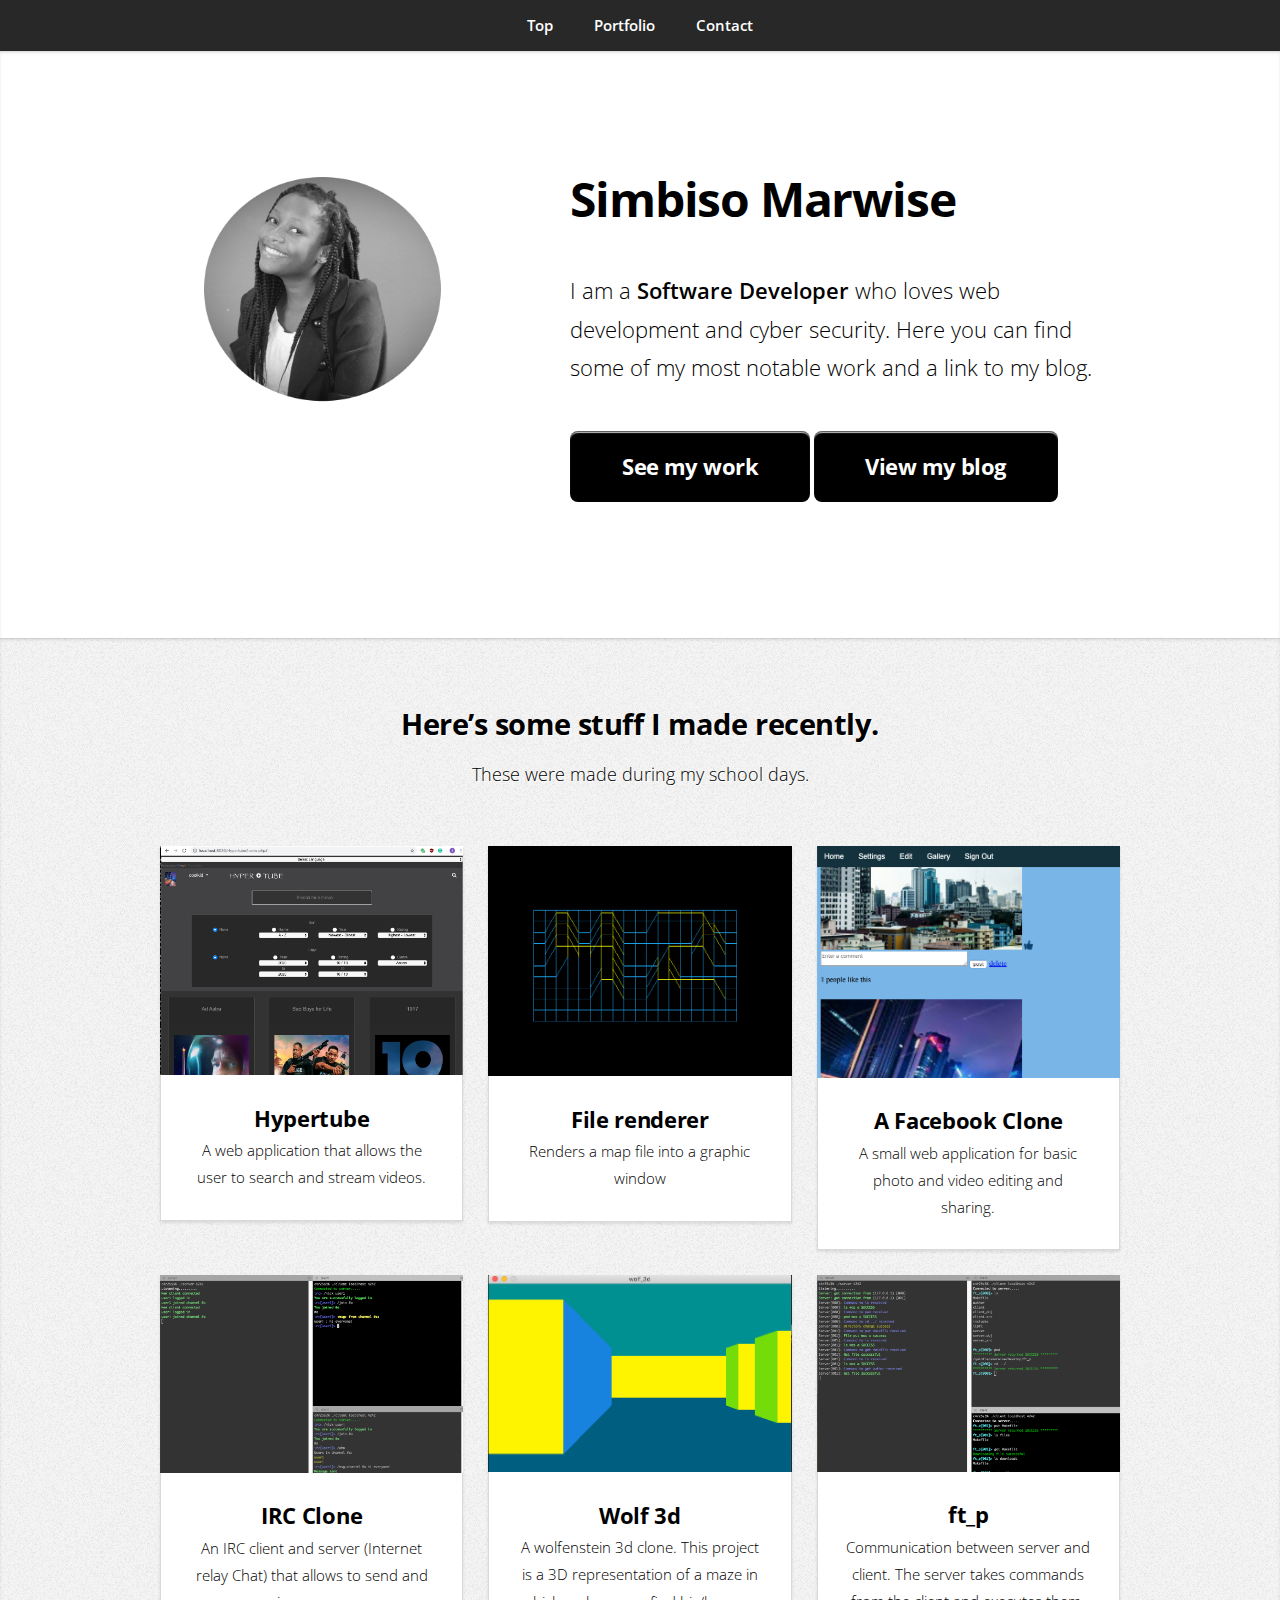
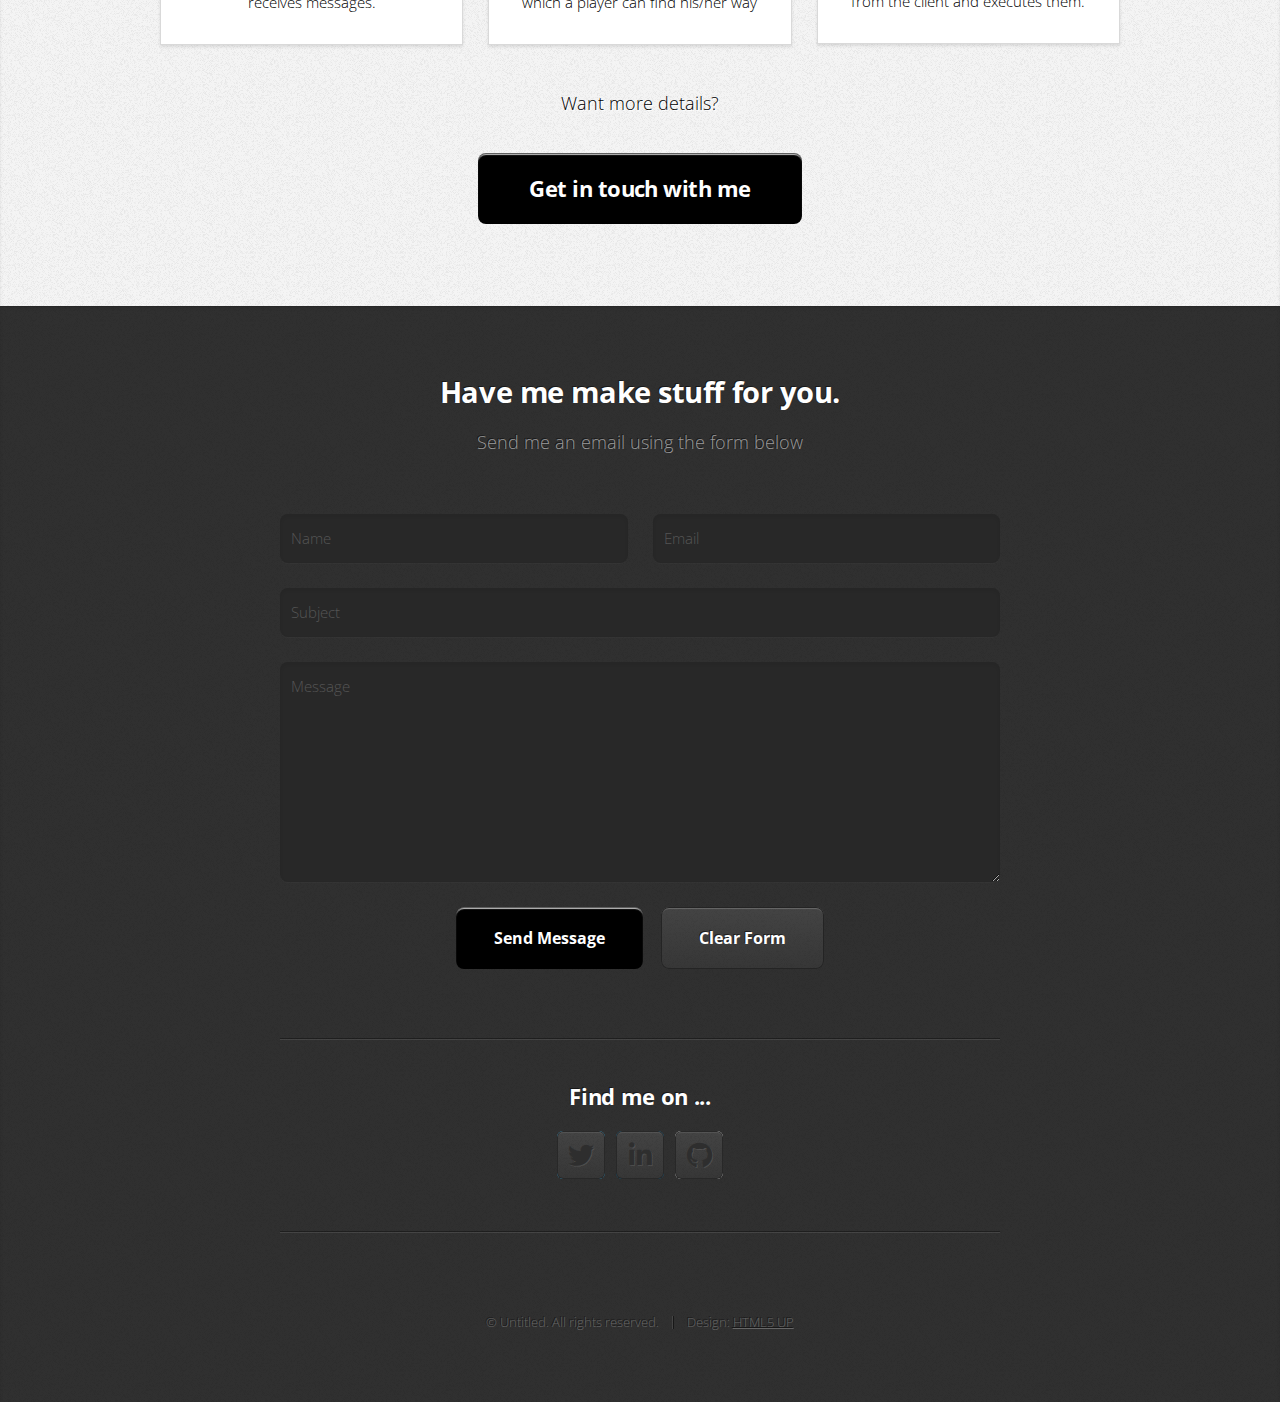
==== index.html @ f55698d9 "first commit" ====
<!DOCTYPE HTML>
<!--
	Miniport by HTML5 UP
	html5up.net | @ajlkn
	Free for personal and commercial use under the CCA 3.0 license (html5up.net/license)
-->
<html>
	<head>
		<title>Simbiso Marwise</title>
		<meta charset="utf-8" />
		<meta name="viewport" content="width=device-width, initial-scale=1, user-scalable=no" />
		<link rel="stylesheet" href="assets/css/main.css" />
	</head>
	<body class="is-preload">

		<!-- Nav -->
			<nav id="nav">
				<ul class="container">
					<li><a href="#top">Top</a></li>
					<li><a href="#portfolio">Portfolio</a></li>
					<li><a href="#contact">Contact</a></li>
				</ul>
			</nav>

		<!-- Home -->
			<article id="top" class="wrapper style1">
				<div class="container">
					<div class="row">
						<div class="col-4 col-5-large col-12-medium">
							<span class="image fit"><img src="images/me.png" alt="" /></span>
						</div>
						<div class="col-8 col-7-large col-12-medium">
							<header>
								<h1> <strong>Simbiso Marwise</strong></h1>
							</header>
							<p>I am a <strong>Software Developer</strong> who loves web development and cyber security. Here you can find some of my most notable work and a link to my blog.</p>
							<a href="#portfolio" class="button large scrolly red">See my work</a>
							<a href="#work" class="button large scrolly">View my blog</a>
						</div>
					</div>
				</div>
			</article>

		<!-- Portfolio -->
			<article id="portfolio" class="wrapper style3">
				<div class="container">
					<header>
						<h2>Here’s some stuff I made recently.</h2>
						<p>These were made during my school days.</p>
					</header>
					<div class="row">
						<div class="col-4 col-6-medium col-12-small">
							<article class="box style2">
								<a href="#work" class="image featured" id="hypertube"><img src="images/hypertube.png" alt="" /></a>
							
								<div class="hover_bkgr_fricc">
									<span class="helper"></span>
									<div>
										<div class="popupCloseButton">&times;</div>
										<p>In this project, I created a web application that allows the user to
											research and watch videos. The player will be directly integrated to the site,
											 and the videos will be downloaded through the BitTorrent protocol.
											 The research engine will draw multiple external sources of your choice,
											  like for example http://www.legittorrents.info, or even https://archive.org.
											  Once the element selected, it will be downloaded from the server and streamed
											   on the web player at the same time. Which means that the player won’t only show
												the video once the download is completed, but will be able to stream directly the video feed. 
											<br>
												Github repository here: <a href='https://github.com/smarwise/Hypertube'>Hypertube</a>
											</p>
									</div>
								</div>	

								<h3><a href="#">Hypertube</a></h3>
								<p>A web application that allows the user to search and stream videos. </p>
							</article>
						</div>
						<div class="col-4 col-6-medium col-12-small">
							<article class="box style2">
								<a href="#work" class="image featured" id="fdf"><img src="images/42.png" alt="" /></a>
								
								<div class="fdf">
									<span class="helper"></span>
									<div>
										<div class="popupCloseButton">&times;</div>
										<p>Discover the basics of graphic programming, and in particular
											 how to place points in space, how to join them with segments
											  and most importantly how to observe the scene from a particular
											  viewpoint.
											  <br>
											Github repository here: <a href='https://github.com/smarwise/fdf'>fdf</a>
											</p>
									</div>
								</div>	
								
								<h3><a href="#">File renderer</a></h3>
								<p> Renders a map file into a graphic window</p>
							</article>
						</div>
						<div class="col-4 col-6-medium col-12-small">
							<article class="box style2">
								<a href="#work" class="image featured" id="camagru"><img src="images/camagru.png" alt="" /></a>
								
								<div class="camagru">
									<span class="helper"></span>
									<div>
										<div class="popupCloseButton">&times;</div>
										<p>This web project challenges you to create a small web
											 application allowing you to make basic photo and video
											  editing using your webcam and some predefined images.
											  <br>
											Github repository here: <a href='https://github.com/smarwise/Camagru'> Camagru </a>
											</p>
									</div>
								</div>	

								<h3><a href="#">A Facebook Clone</a></h3>
								<p>A small web application for basic photo and video editing and sharing.</p>
							</article>
						</div>
						<div class="col-4 col-6-medium col-12-small">
							<article class="box style2">
								<a href="#work" class="image featured" id="irc"><img src="images/irc.png" alt="" /></a>
								
								<div class="irc">
									<span class="helper"></span>
									<div>
										<div class="popupCloseButton">&times;</div>
										<p>This project is about creating an IRC client and server
											 (Internet relay Chat) that allows to send and receives
											  messages between many different people, from within 
											  chat groups called channels.
											  <br>
											Github repository here: <a href='https://github.com/smarwise/irc'> IRC</a>
											</p>
									</div>
								</div>	

								<h3><a href="#">IRC Clone</a></h3>
								<p>An IRC client and server (Internet relay Chat) that allows to send and receives messages.</p>
							</article>
						</div>
						<div class="col-4 col-6-medium col-12-small">
							<article class="box style2">
								<a href="#work" class="image featured" id="wolf"><img src="images/wolf.png" alt="" /></a>
								
								<div class="wolf">
									<span class="helper"></span>
									<div>
										<div class="popupCloseButton">&times;</div>
										<p>This project is a 3D representation of a maze
											 in which a player can find his/her way.
											 <br>
											Github repository here: <a href='https://github.com/smarwise/wolf_3d'> Wolfenstein 3D</a>
											</p>
									</div>
								</div>	

								<h3><a href="#">Wolf 3d</a></h3>
								<p>A wolfenstein 3d clone. This project is a 3D representation 
									of a maze in which a player can find his/her way</p>
							</article>
						</div>
						<div class="col-4 col-6-medium col-12-small">
							<article class="box style2">
								<a href="#work" class="image featured" id="ftp"><img src="images/ft_p.png" alt="" /></a>
								
								<div class="ftp">
									<span class="helper"></span>
									<div>
										<div class="popupCloseButton">&times;</div>
										<p>This project is about creating a client and a FTP server (File Transfer Protocol) that
											allows you to send and receive files between one or many clients and the server.
											The communication between the server and the client will be in TCP/IP
											<br>
											Github repository here: <a href='https://github.com/smarwise/ft_p'> FTP</a>
											</p>
									</div>
								</div>	

								<h3><a href="#">ft_p</a></h3>
								<p>Communication between server and client. The server takes commands from the client and executes them.</p>
							</article>
						</div>
					</div>
					<footer>
						<p>Want more details?</p>
						<a href="#contact" class="button large scrolly">Get in touch with me</a>
					</footer>
				</div>
			</article>

		<!-- Contact -->
			<article id="contact" class="wrapper style4">
				<div class="container medium">
					<header>
						<h2>Have me make stuff for you.</h2>
						<p>Send me an email using the form below</p>
					</header>
					<div class="row">
						<div class="col-12">
							<form method="post" action="#">
								<div class="row">
									<div class="col-6 col-12-small">
										<input type="text" name="name" id="name" placeholder="Name" />
									</div>
									<div class="col-6 col-12-small">
										<input type="text" name="email" id="email" placeholder="Email" />
									</div>
									<div class="col-12">
										<input type="text" name="subject" id="subject" placeholder="Subject" />
									</div>
									<div class="col-12">
										<textarea name="message" id="message" placeholder="Message"></textarea>
									</div>
									<div class="col-12">
										<ul class="actions">
											<li><input type="submit" value="Send Message" /></li>
											<li><input type="reset" value="Clear Form" class="alt" /></li>
										</ul>
									</div>
								</div>
							</form>
						</div>
						<div class="col-12">
							<hr />
							<h3>Find me on ...</h3>
							<ul class="social">
								<li><a href="https://twitter.com/SimbyTheOne" class="icon brands fa-twitter"><span class="label">Twitter</span></a></li>
								<!-- <li><a href="#" class="icon brands fa-facebook-f"><span class="label">Facebook</span></a></li> -->
								<!-- <li><a href="#" class="icon brands fa-dribbble"><span class="label">Dribbble</span></a></li> -->
								<li><a href="https://www.linkedin.com/in/simbiso-marwise/" class="icon brands fa-linkedin-in"><span class="label">LinkedIn</span></a></li>
								<!-- <li><a href="#" class="icon brands fa-tumblr"><span class="label">Tumblr</span></a></li> -->
								<!-- <li><a href="#" class="icon brands fa-google-plus"><span class="label">Google+</span></a></li> -->
								<li><a href="https://github.com/smarwise/" class="icon brands fa-github"><span class="label">Github</span></a></li>
								<!--
								<li><a href="#" class="icon solid fa-rss"><span>RSS</span></a></li>
								<li><a href="#" class="icon brands fa-instagram"><span>Instagram</span></a></li>
								<li><a href="#" class="icon brands fa-foursquare"><span>Foursquare</span></a></li>
								<li><a href="#" class="icon brands fa-skype"><span>Skype</span></a></li>
								<li><a href="#" class="icon brands fa-soundcloud"><span>Soundcloud</span></a></li>
								<li><a href="#" class="icon brands fa-youtube"><span>YouTube</span></a></li>
								<li><a href="#" class="icon brands fa-blogger"><span>Blogger</span></a></li>
								<li><a href="#" class="icon brands fa-flickr"><span>Flickr</span></a></li>
								<li><a href="#" class="icon brands fa-vimeo"><span>Vimeo</span></a></li>
								-->
							</ul>
							<hr />
						</div>
					</div>
					<footer>
						<ul id="copyright">
							<li>&copy; Untitled. All rights reserved.</li><li>Design: <a href="http://html5up.net">HTML5 UP</a></li>
						</ul>
					</footer>
				</div>
			</article>

		<!-- Scripts -->
			<script src="assets/js/jquery.min.js"></script>
			<script src="assets/js/jquery.scrolly.min.js"></script>
			<script src="assets/js/browser.min.js"></script>
			<script src="assets/js/breakpoints.min.js"></script>
			<script src="assets/js/util.js"></script>
			<script src="assets/js/main.js"></script>
			<script src="https://ajax.googleapis.com/ajax/libs/jquery/1.7.1/jquery.min.js"></script>
			<script>
				function openForm() {
				  document.getElementById("myForm").style.display = "block";
				}
				
				function closeForm() {
				  document.getElementById("myForm").style.display = "none";
				}
				$(window).load(function () {
				$("#hypertube").click(function(){
				$('.hover_bkgr_fricc').show();
				});
				$("#fdf").click(function(){
				$('.fdf').show();
				});
				$("#camagru").click(function(){
				$('.camagru').show();
				});
				$("#irc").click(function(){
				$('.irc').show();
				});
				$("#wolf").click(function(){
				$('.wolf').show();
				});
				$("#ftp").click(function(){
				$('.ftp').show();
				});
				$('.hover_bkgr_fricc').click(function(){
					$('.hover_bkgr_fricc').hide();
				});
				$('.popupCloseButton').click(function(){
					$('.hover_bkgr_fricc').hide();
					$('.fdf').hide();
					$('.camagru').hide();
					$('.irc').hide();
					$('.wolf').hide();
					$('.ftp').hide();
				});
			});
				</script>

	</body>
</html>
---- assets/css/main.css ----
@import url("https://fonts.googleapis.com/css?family=Open+Sans:300,300italic,600,600italic,700");
@import url("fontawesome-all.min.css");

/*
	Miniport by HTML5 UP
	html5up.net | @ajlkn
	Free for personal and commercial use under the CCA 3.0 license (html5up.net/license)
*/

html, body, div, span, applet, object,
iframe, h1, h2, h3, h4, h5, h6, p, blockquote,
pre, a, abbr, acronym, address, big, cite,
code, del, dfn, em, img, ins, kbd, q, s, samp,
small, strike, strong, sub, sup, tt, var, b,
u, i, center, dl, dt, dd, ol, ul, li, fieldset,
form, label, legend, table, caption, tbody,
tfoot, thead, tr, th, td, article, aside,
canvas, details, embed, figure, figcaption,
footer, header, hgroup, menu, nav, output, ruby,
section, summary, time, mark, audio, video {
	margin: 0;
	padding: 0;
	border: 0;
	font-size: 100%;
	font: inherit;
	vertical-align: baseline;}

article, aside, details, figcaption, figure,
footer, header, hgroup, menu, nav, section {
	display: block;}

body {
	line-height: 1;
}

ol, ul {
	list-style: none;
}

blockquote, q {
	quotes: none;
}

	blockquote:before, blockquote:after, q:before, q:after {
		content: '';
		content: none;
	}

table {
	border-collapse: collapse;
	border-spacing: 0;
}

body {
	-webkit-text-size-adjust: none;
}

mark {
	background-color: transparent;
	color: inherit;
}

input::-moz-focus-inner {
	border: 0;
	padding: 0;
}

input, select, textarea {
	-moz-appearance: none;
	-webkit-appearance: none;
	-ms-appearance: none;
	appearance: none;
}

/* Basic */

	html {
		box-sizing: border-box;
	}

	*, *:before, *:after {
		box-sizing: inherit;
	}

	body {
		padding-top: 3.5em;
	}

		body.is-preload *, body.is-preload *:before, body.is-preload *:after {
			-moz-animation: none !important;
			-webkit-animation: none !important;
			-ms-animation: none !important;
			animation: none !important;
			-moz-transition: none !important;
			-webkit-transition: none !important;
			-ms-transition: none !important;
			transition: none !important;
		}

	body, input, textarea, select {
		font-family: 'Open Sans', sans-serif;
		line-height: 1.85em;
		color: black;
		font-weight: 300;
		font-size: 13pt;
	}

	a {
		-moz-transition: color .2s ease-in-out;
		-webkit-transition: color .2s ease-in-out;
		-ms-transition: color .2s ease-in-out;
		transition: color .2s ease-in-out;
		color: rgb(146, 5, 87);
		text-decoration: underline;
	}

		a:hover {
			color: #43bff0 !important;
		}

		a img {
			border: 0;
		}

	b, strong {
		font-weight: 600;
		color: black;
	}

	i, em {
		font-style: italic;
	}

	sub {
		position: relative;
		top: 0.5em;
		font-size: 0.8em;
	}

	sup {
		position: relative;
		top: -0.5em;
		font-size: 0.8em;
	}

	blockquote {
		border-left: solid 0.75em #eee;
		padding: 1em 0 1em 1.5em;
		font-style: italic;
	}

	h1, h2, h3, h4, h5, h6 {
		color: black;
		margin: 0 0 0.75em 0;
	}

	h1 a, h2 a, h3 a, h4 a, h5 a, h6 a {
		text-decoration: none;
		color: inherit;
	}

	h2, h3, h4, h5, h6 {
		font-weight: 700;
	}

	h1 {
		font-size: 3.25em;
		letter-spacing: -0.025em;
		font-weight: 300;
	}

		h1 strong {
			font-weight: 700;
		}

	h2 {
		font-size: 2em;
		letter-spacing: -0.015em;
	}

	h3 {
		font-size: 1.5em;
		letter-spacing: -0.015em;
	}

	em, i {
		font-style: italic;
	}

	br.clear {
		clear: both;
	}

	hr {
		border: 0;
		border-top: solid 1px #444;
		border-top-color: rgba(0, 0, 0, 0.35);
		box-shadow: 0px 1px 0px 0px rgba(255, 255, 255, 0.1);
		height: 1px;
		margin: 3em 0;
	}

	p, ul, ol, dl, table {
		margin-bottom: 2em;
	}

	header {
		margin: 0 0 3em 0;
	}

		header > p {
			font-size: 1.25em;
			margin: 0;
		}

	footer {
		margin: 3em 0 0 0;
	}

		footer > p {
			font-size: 1.25em;
		}

/* Container */

	.container {
		margin: 0 auto;
		max-width: calc(100% - 50px);
		width: 1200px;
	}

		.container.medium {
			width: 900px;
		}

		@media screen and (max-width: 1680px) {

			.container {
				width: 1200px;
			}

				.container.medium {
					width: 900px;
				}

		}

		@media screen and (max-width: 1280px) {

			.container {
				width: 960px;
			}

				.container.medium {
					width: 720px;
				}

		}

		@media screen and (max-width: 980px) {

			.container {
				width: 100%;
			}

				.container.medium {
					width: 75%;
				}

		}

		@media screen and (max-width: 736px) {

			.container {
				width: 100%;
				max-width: calc(100% - 30px);
			}

				.container.medium {
					width: 100%;
				}

		}

/* Row */

	.row {
		display: flex;
		flex-wrap: wrap;
		box-sizing: border-box;
		align-items: stretch;
	}

		.row > * {
			box-sizing: border-box;
		}

		.row.gtr-uniform > * > :last-child {
			margin-bottom: 0;
		}

		.row.aln-left {
			justify-content: flex-start;
		}

		.row.aln-center {
			justify-content: center;
		}

		.row.aln-right {
			justify-content: flex-end;
		}

		.row.aln-top {
			align-items: flex-start;
		}

		.row.aln-middle {
			align-items: center;
		}

		.row.aln-bottom {
			align-items: flex-end;
		}

		.row > .imp {
			order: -1;
		}

		.row > .col-1 {
			width: 8.33333%;
		}

		.row > .off-1 {
			margin-left: 8.33333%;
		}

		.row > .col-2 {
			width: 16.66667%;
		}

		.row > .off-2 {
			margin-left: 16.66667%;
		}

		.row > .col-3 {
			width: 25%;
		}

		.row > .off-3 {
			margin-left: 25%;
		}

		.row > .col-4 {
			width: 33.33333%;
		}

		.row > .off-4 {
			margin-left: 33.33333%;
		}

		.row > .col-5 {
			width: 41.66667%;
		}

		.row > .off-5 {
			margin-left: 41.66667%;
		}

		.row > .col-6 {
			width: 50%;
		}

		.row > .off-6 {
			margin-left: 50%;
		}

		.row > .col-7 {
			width: 58.33333%;
		}

		.row > .off-7 {
			margin-left: 58.33333%;
		}

		.row > .col-8 {
			width: 66.66667%;
		}

		.row > .off-8 {
			margin-left: 66.66667%;
		}

		.row > .col-9 {
			width: 75%;
		}

		.row > .off-9 {
			margin-left: 75%;
		}

		.row > .col-10 {
			width: 83.33333%;
		}

		.row > .off-10 {
			margin-left: 83.33333%;
		}

		.row > .col-11 {
			width: 91.66667%;
		}

		.row > .off-11 {
			margin-left: 91.66667%;
		}

		.row > .col-12 {
			width: 100%;
		}

		.row > .off-12 {
			margin-left: 100%;
		}

		.row.gtr-0 {
			margin-top: 0px;
			margin-left: 0px;
		}

			.row.gtr-0 > * {
				padding: 0px 0 0 0px;
			}

			.row.gtr-0.gtr-uniform {
				margin-top: 0px;
			}

				.row.gtr-0.gtr-uniform > * {
					padding-top: 0px;
				}

		.row.gtr-25 {
			margin-top: -6.25px;
			margin-left: -6.25px;
		}

			.row.gtr-25 > * {
				padding: 6.25px 0 0 6.25px;
			}

			.row.gtr-25.gtr-uniform {
				margin-top: -6.25px;
			}

				.row.gtr-25.gtr-uniform > * {
					padding-top: 6.25px;
				}

		.row.gtr-50 {
			margin-top: -12.5px;
			margin-left: -12.5px;
		}

			.row.gtr-50 > * {
				padding: 12.5px 0 0 12.5px;
			}

			.row.gtr-50.gtr-uniform {
				margin-top: -12.5px;
			}

				.row.gtr-50.gtr-uniform > * {
					padding-top: 12.5px;
				}

		.row {
			margin-top: -25px;
			margin-left: -25px;
		}

			.row > * {
				padding: 25px 0 0 25px;
			}

			.row.gtr-uniform {
				margin-top: -25px;
			}

				.row.gtr-uniform > * {
					padding-top: 25px;
				}

		.row.gtr-150 {
			margin-top: -37.5px;
			margin-left: -37.5px;
		}

			.row.gtr-150 > * {
				padding: 37.5px 0 0 37.5px;
			}

			.row.gtr-150.gtr-uniform {
				margin-top: -37.5px;
			}

				.row.gtr-150.gtr-uniform > * {
					padding-top: 37.5px;
				}

		.row.gtr-200 {
			margin-top: -50px;
			margin-left: -50px;
		}

			.row.gtr-200 > * {
				padding: 50px 0 0 50px;
			}

			.row.gtr-200.gtr-uniform {
				margin-top: -50px;
			}

				.row.gtr-200.gtr-uniform > * {
					padding-top: 50px;
				}

		@media screen and (max-width: 1680px) {

			.row {
				display: flex;
				flex-wrap: wrap;
				box-sizing: border-box;
				align-items: stretch;
			}

				.row > * {
					box-sizing: border-box;
				}

				.row.gtr-uniform > * > :last-child {
					margin-bottom: 0;
				}

				.row.aln-left {
					justify-content: flex-start;
				}

				.row.aln-center {
					justify-content: center;
				}

				.row.aln-right {
					justify-content: flex-end;
				}

				.row.aln-top {
					align-items: flex-start;
				}

				.row.aln-middle {
					align-items: center;
				}

				.row.aln-bottom {
					align-items: flex-end;
				}

				.row > .imp-xlarge {
					order: -1;
				}

				.row > .col-1-xlarge {
					width: 8.33333%;
				}

				.row > .off-1-xlarge {
					margin-left: 8.33333%;
				}

				.row > .col-2-xlarge {
					width: 16.66667%;
				}

				.row > .off-2-xlarge {
					margin-left: 16.66667%;
				}

				.row > .col-3-xlarge {
					width: 25%;
				}

				.row > .off-3-xlarge {
					margin-left: 25%;
				}

				.row > .col-4-xlarge {
					width: 33.33333%;
				}

				.row > .off-4-xlarge {
					margin-left: 33.33333%;
				}

				.row > .col-5-xlarge {
					width: 41.66667%;
				}

				.row > .off-5-xlarge {
					margin-left: 41.66667%;
				}

				.row > .col-6-xlarge {
					width: 50%;
				}

				.row > .off-6-xlarge {
					margin-left: 50%;
				}

				.row > .col-7-xlarge {
					width: 58.33333%;
				}

				.row > .off-7-xlarge {
					margin-left: 58.33333%;
				}

				.row > .col-8-xlarge {
					width: 66.66667%;
				}

				.row > .off-8-xlarge {
					margin-left: 66.66667%;
				}

				.row > .col-9-xlarge {
					width: 75%;
				}

				.row > .off-9-xlarge {
					margin-left: 75%;
				}

				.row > .col-10-xlarge {
					width: 83.33333%;
				}

				.row > .off-10-xlarge {
					margin-left: 83.33333%;
				}

				.row > .col-11-xlarge {
					width: 91.66667%;
				}

				.row > .off-11-xlarge {
					margin-left: 91.66667%;
				}

				.row > .col-12-xlarge {
					width: 100%;
				}

				.row > .off-12-xlarge {
					margin-left: 100%;
				}

				.row.gtr-0 {
					margin-top: 0px;
					margin-left: 0px;
				}

					.row.gtr-0 > * {
						padding: 0px 0 0 0px;
					}

					.row.gtr-0.gtr-uniform {
						margin-top: 0px;
					}

						.row.gtr-0.gtr-uniform > * {
							padding-top: 0px;
						}

				.row.gtr-25 {
					margin-top: -6.25px;
					margin-left: -6.25px;
				}

					.row.gtr-25 > * {
						padding: 6.25px 0 0 6.25px;
					}

					.row.gtr-25.gtr-uniform {
						margin-top: -6.25px;
					}

						.row.gtr-25.gtr-uniform > * {
							padding-top: 6.25px;
						}

				.row.gtr-50 {
					margin-top: -12.5px;
					margin-left: -12.5px;
				}

					.row.gtr-50 > * {
						padding: 12.5px 0 0 12.5px;
					}

					.row.gtr-50.gtr-uniform {
						margin-top: -12.5px;
					}

						.row.gtr-50.gtr-uniform > * {
							padding-top: 12.5px;
						}

				.row {
					margin-top: -25px;
					margin-left: -25px;
				}

					.row > * {
						padding: 25px 0 0 25px;
					}

					.row.gtr-uniform {
						margin-top: -25px;
					}

						.row.gtr-uniform > * {
							padding-top: 25px;
						}

				.row.gtr-150 {
					margin-top: -37.5px;
					margin-left: -37.5px;
				}

					.row.gtr-150 > * {
						padding: 37.5px 0 0 37.5px;
					}

					.row.gtr-150.gtr-uniform {
						margin-top: -37.5px;
					}

						.row.gtr-150.gtr-uniform > * {
							padding-top: 37.5px;
						}

				.row.gtr-200 {
					margin-top: -50px;
					margin-left: -50px;
				}

					.row.gtr-200 > * {
						padding: 50px 0 0 50px;
					}

					.row.gtr-200.gtr-uniform {
						margin-top: -50px;
					}

						.row.gtr-200.gtr-uniform > * {
							padding-top: 50px;
						}

		}

		@media screen and (max-width: 1280px) {

			.row {
				display: flex;
				flex-wrap: wrap;
				box-sizing: border-box;
				align-items: stretch;
			}

				.row > * {
					box-sizing: border-box;
				}

				.row.gtr-uniform > * > :last-child {
					margin-bottom: 0;
				}

				.row.aln-left {
					justify-content: flex-start;
				}

				.row.aln-center {
					justify-content: center;
				}

				.row.aln-right {
					justify-content: flex-end;
				}

				.row.aln-top {
					align-items: flex-start;
				}

				.row.aln-middle {
					align-items: center;
				}

				.row.aln-bottom {
					align-items: flex-end;
				}

				.row > .imp-large {
					order: -1;
				}

				.row > .col-1-large {
					width: 8.33333%;
				}

				.row > .off-1-large {
					margin-left: 8.33333%;
				}

				.row > .col-2-large {
					width: 16.66667%;
				}

				.row > .off-2-large {
					margin-left: 16.66667%;
				}

				.row > .col-3-large {
					width: 25%;
				}

				.row > .off-3-large {
					margin-left: 25%;
				}

				.row > .col-4-large {
					width: 33.33333%;
				}

				.row > .off-4-large {
					margin-left: 33.33333%;
				}

				.row > .col-5-large {
					width: 41.66667%;
				}

				.row > .off-5-large {
					margin-left: 41.66667%;
				}

				.row > .col-6-large {
					width: 50%;
				}

				.row > .off-6-large {
					margin-left: 50%;
				}

				.row > .col-7-large {
					width: 58.33333%;
				}

				.row > .off-7-large {
					margin-left: 58.33333%;
				}

				.row > .col-8-large {
					width: 66.66667%;
				}

				.row > .off-8-large {
					margin-left: 66.66667%;
				}

				.row > .col-9-large {
					width: 75%;
				}

				.row > .off-9-large {
					margin-left: 75%;
				}

				.row > .col-10-large {
					width: 83.33333%;
				}

				.row > .off-10-large {
					margin-left: 83.33333%;
				}

				.row > .col-11-large {
					width: 91.66667%;
				}

				.row > .off-11-large {
					margin-left: 91.66667%;
				}

				.row > .col-12-large {
					width: 100%;
				}

				.row > .off-12-large {
					margin-left: 100%;
				}

				.row.gtr-0 {
					margin-top: 0px;
					margin-left: 0px;
				}

					.row.gtr-0 > * {
						padding: 0px 0 0 0px;
					}

					.row.gtr-0.gtr-uniform {
						margin-top: 0px;
					}

						.row.gtr-0.gtr-uniform > * {
							padding-top: 0px;
						}

				.row.gtr-25 {
					margin-top: -6.25px;
					margin-left: -6.25px;
				}

					.row.gtr-25 > * {
						padding: 6.25px 0 0 6.25px;
					}

					.row.gtr-25.gtr-uniform {
						margin-top: -6.25px;
					}

						.row.gtr-25.gtr-uniform > * {
							padding-top: 6.25px;
						}

				.row.gtr-50 {
					margin-top: -12.5px;
					margin-left: -12.5px;
				}

					.row.gtr-50 > * {
						padding: 12.5px 0 0 12.5px;
					}

					.row.gtr-50.gtr-uniform {
						margin-top: -12.5px;
					}

						.row.gtr-50.gtr-uniform > * {
							padding-top: 12.5px;
						}

				.row {
					margin-top: -25px;
					margin-left: -25px;
				}

					.row > * {
						padding: 25px 0 0 25px;
					}

					.row.gtr-uniform {
						margin-top: -25px;
					}

						.row.gtr-uniform > * {
							padding-top: 25px;
						}

				.row.gtr-150 {
					margin-top: -37.5px;
					margin-left: -37.5px;
				}

					.row.gtr-150 > * {
						padding: 37.5px 0 0 37.5px;
					}

					.row.gtr-150.gtr-uniform {
						margin-top: -37.5px;
					}

						.row.gtr-150.gtr-uniform > * {
							padding-top: 37.5px;
						}

				.row.gtr-200 {
					margin-top: -50px;
					margin-left: -50px;
				}

					.row.gtr-200 > * {
						padding: 50px 0 0 50px;
					}

					.row.gtr-200.gtr-uniform {
						margin-top: -50px;
					}

						.row.gtr-200.gtr-uniform > * {
							padding-top: 50px;
						}

		}

		@media screen and (max-width: 980px) {

			.row {
				display: flex;
				flex-wrap: wrap;
				box-sizing: border-box;
				align-items: stretch;
			}

				.row > * {
					box-sizing: border-box;
				}

				.row.gtr-uniform > * > :last-child {
					margin-bottom: 0;
				}

				.row.aln-left {
					justify-content: flex-start;
				}

				.row.aln-center {
					justify-content: center;
				}

				.row.aln-right {
					justify-content: flex-end;
				}

				.row.aln-top {
					align-items: flex-start;
				}

				.row.aln-middle {
					align-items: center;
				}

				.row.aln-bottom {
					align-items: flex-end;
				}

				.row > .imp-medium {
					order: -1;
				}

				.row > .col-1-medium {
					width: 8.33333%;
				}

				.row > .off-1-medium {
					margin-left: 8.33333%;
				}

				.row > .col-2-medium {
					width: 16.66667%;
				}

				.row > .off-2-medium {
					margin-left: 16.66667%;
				}

				.row > .col-3-medium {
					width: 25%;
				}

				.row > .off-3-medium {
					margin-left: 25%;
				}

				.row > .col-4-medium {
					width: 33.33333%;
				}

				.row > .off-4-medium {
					margin-left: 33.33333%;
				}

				.row > .col-5-medium {
					width: 41.66667%;
				}

				.row > .off-5-medium {
					margin-left: 41.66667%;
				}

				.row > .col-6-medium {
					width: 50%;
				}

				.row > .off-6-medium {
					margin-left: 50%;
				}

				.row > .col-7-medium {
					width: 58.33333%;
				}

				.row > .off-7-medium {
					margin-left: 58.33333%;
				}

				.row > .col-8-medium {
					width: 66.66667%;
				}

				.row > .off-8-medium {
					margin-left: 66.66667%;
				}

				.row > .col-9-medium {
					width: 75%;
				}

				.row > .off-9-medium {
					margin-left: 75%;
				}

				.row > .col-10-medium {
					width: 83.33333%;
				}

				.row > .off-10-medium {
					margin-left: 83.33333%;
				}

				.row > .col-11-medium {
					width: 91.66667%;
				}

				.row > .off-11-medium {
					margin-left: 91.66667%;
				}

				.row > .col-12-medium {
					width: 100%;
				}

				.row > .off-12-medium {
					margin-left: 100%;
				}

				.row.gtr-0 {
					margin-top: 0px;
					margin-left: 0px;
				}

					.row.gtr-0 > * {
						padding: 0px 0 0 0px;
					}

					.row.gtr-0.gtr-uniform {
						margin-top: 0px;
					}

						.row.gtr-0.gtr-uniform > * {
							padding-top: 0px;
						}

				.row.gtr-25 {
					margin-top: -6.25px;
					margin-left: -6.25px;
				}

					.row.gtr-25 > * {
						padding: 6.25px 0 0 6.25px;
					}

					.row.gtr-25.gtr-uniform {
						margin-top: -6.25px;
					}

						.row.gtr-25.gtr-uniform > * {
							padding-top: 6.25px;
						}

				.row.gtr-50 {
					margin-top: -12.5px;
					margin-left: -12.5px;
				}

					.row.gtr-50 > * {
						padding: 12.5px 0 0 12.5px;
					}

					.row.gtr-50.gtr-uniform {
						margin-top: -12.5px;
					}

						.row.gtr-50.gtr-uniform > * {
							padding-top: 12.5px;
						}

				.row {
					margin-top: -25px;
					margin-left: -25px;
				}

					.row > * {
						padding: 25px 0 0 25px;
					}

					.row.gtr-uniform {
						margin-top: -25px;
					}

						.row.gtr-uniform > * {
							padding-top: 25px;
						}

				.row.gtr-150 {
					margin-top: -37.5px;
					margin-left: -37.5px;
				}

					.row.gtr-150 > * {
						padding: 37.5px 0 0 37.5px;
					}

					.row.gtr-150.gtr-uniform {
						margin-top: -37.5px;
					}

						.row.gtr-150.gtr-uniform > * {
							padding-top: 37.5px;
						}

				.row.gtr-200 {
					margin-top: -50px;
					margin-left: -50px;
				}

					.row.gtr-200 > * {
						padding: 50px 0 0 50px;
					}

					.row.gtr-200.gtr-uniform {
						margin-top: -50px;
					}

						.row.gtr-200.gtr-uniform > * {
							padding-top: 50px;
						}

		}

		@media screen and (max-width: 736px) {

			.row {
				display: flex;
				flex-wrap: wrap;
				box-sizing: border-box;
				align-items: stretch;
			}

				.row > * {
					box-sizing: border-box;
				}

				.row.gtr-uniform > * > :last-child {
					margin-bottom: 0;
				}

				.row.aln-left {
					justify-content: flex-start;
				}

				.row.aln-center {
					justify-content: center;
				}

				.row.aln-right {
					justify-content: flex-end;
				}

				.row.aln-top {
					align-items: flex-start;
				}

				.row.aln-middle {
					align-items: center;
				}

				.row.aln-bottom {
					align-items: flex-end;
				}

				.row > .imp-small {
					order: -1;
				}

				.row > .col-1-small {
					width: 8.33333%;
				}

				.row > .off-1-small {
					margin-left: 8.33333%;
				}

				.row > .col-2-small {
					width: 16.66667%;
				}

				.row > .off-2-small {
					margin-left: 16.66667%;
				}

				.row > .col-3-small {
					width: 25%;
				}

				.row > .off-3-small {
					margin-left: 25%;
				}

				.row > .col-4-small {
					width: 33.33333%;
				}

				.row > .off-4-small {
					margin-left: 33.33333%;
				}

				.row > .col-5-small {
					width: 41.66667%;
				}

				.row > .off-5-small {
					margin-left: 41.66667%;
				}

				.row > .col-6-small {
					width: 50%;
				}

				.row > .off-6-small {
					margin-left: 50%;
				}

				.row > .col-7-small {
					width: 58.33333%;
				}

				.row > .off-7-small {
					margin-left: 58.33333%;
				}

				.row > .col-8-small {
					width: 66.66667%;
				}

				.row > .off-8-small {
					margin-left: 66.66667%;
				}

				.row > .col-9-small {
					width: 75%;
				}

				.row > .off-9-small {
					margin-left: 75%;
				}

				.row > .col-10-small {
					width: 83.33333%;
				}

				.row > .off-10-small {
					margin-left: 83.33333%;
				}

				.row > .col-11-small {
					width: 91.66667%;
				}

				.row > .off-11-small {
					margin-left: 91.66667%;
				}

				.row > .col-12-small {
					width: 100%;
				}

				.row > .off-12-small {
					margin-left: 100%;
				}

				.row.gtr-0 {
					margin-top: 0px;
					margin-left: 0px;
				}

					.row.gtr-0 > * {
						padding: 0px 0 0 0px;
					}

					.row.gtr-0.gtr-uniform {
						margin-top: 0px;
					}

						.row.gtr-0.gtr-uniform > * {
							padding-top: 0px;
						}

				.row.gtr-25 {
					margin-top: -3.75px;
					margin-left: -3.75px;
				}

					.row.gtr-25 > * {
						padding: 3.75px 0 0 3.75px;
					}

					.row.gtr-25.gtr-uniform {
						margin-top: -3.75px;
					}

						.row.gtr-25.gtr-uniform > * {
							padding-top: 3.75px;
						}

				.row.gtr-50 {
					margin-top: -7.5px;
					margin-left: -7.5px;
				}

					.row.gtr-50 > * {
						padding: 7.5px 0 0 7.5px;
					}

					.row.gtr-50.gtr-uniform {
						margin-top: -7.5px;
					}

						.row.gtr-50.gtr-uniform > * {
							padding-top: 7.5px;
						}

				.row {
					margin-top: -15px;
					margin-left: -15px;
				}

					.row > * {
						padding: 15px 0 0 15px;
					}

					.row.gtr-uniform {
						margin-top: -15px;
					}

						.row.gtr-uniform > * {
							padding-top: 15px;
						}

				.row.gtr-150 {
					margin-top: -22.5px;
					margin-left: -22.5px;
				}

					.row.gtr-150 > * {
						padding: 22.5px 0 0 22.5px;
					}

					.row.gtr-150.gtr-uniform {
						margin-top: -22.5px;
					}

						.row.gtr-150.gtr-uniform > * {
							padding-top: 22.5px;
						}

				.row.gtr-200 {
					margin-top: -30px;
					margin-left: -30px;
				}

					.row.gtr-200 > * {
						padding: 30px 0 0 30px;
					}

					.row.gtr-200.gtr-uniform {
						margin-top: -30px;
					}

						.row.gtr-200.gtr-uniform > * {
							padding-top: 30px;
						}

		}

/* Form */

	form label {
		color: #3e3e3e;
		font-weight: 700;
		display: block;
		margin: 0 0 0.5em 0;
	}

	form input[type=text],
	form input[type=email],
	form input[type=password],
	form select,
	form textarea {
		-moz-transition: background .2s ease-in-out, box-shadow .2s ease-in-out;
		-webkit-transition: background .2s ease-in-out, box-shadow .2s ease-in-out;
		-ms-transition: background .2s ease-in-out, box-shadow .2s ease-in-out;
		transition: background .2s ease-in-out, box-shadow .2s ease-in-out;
		-webkit-appearance: none;
		display: block;
		border: 0;
		padding: 0.75em;
		font-size: 1em;
		border-radius: 8px;
		border: solid 1px #ddd;
		background: #fff;
		color: #bbb;
		box-shadow: inset 0px 2px 3px 1px rgba(0, 0, 0, 0.05), 0px 1px 0px 0px rgba(255, 255, 255, 0.025);
		width: 100%;
	}

		form input[type=text]:focus,
		form input[type=email]:focus,
		form input[type=password]:focus,
		form select:focus,
		form textarea:focus {
			background: #fafafa;
			box-shadow: inset 0px 2px 5px 0px rgba(0, 0, 0, 0.05), 0px 1px 0px 0px rgba(255, 255, 255, 0.025), inset 0px 0px 2px 1px #43bff0;
		}

	form textarea {
		height: 15em;
	}

	form .actions:last-child {
		margin-bottom: 0;
	}

	form ::-webkit-input-placeholder {
		color: #555 !important;
	}

	form :-moz-placeholder {
		color: #555 !important;
	}

	form ::-moz-placeholder {
		color: #555 !important;
	}

	form :-ms-input-placeholder {
		color: #555 !important;
	}

	form ::-moz-focus-inner {
		border: 0;
	}

/* Tables */

	table {
		width: 100%;
	}

		table.default {
			width: 100%;
		}

			table.default tr {
				border-top: solid 1px #eee;
			}

				table.default tr:first-child {
					border-top: 0;
				}

			table.default td {
				padding: 0.5em 1em 0.5em 1em;
			}

			table.default th {
				text-align: left;
				padding: 0.5em 1em 0.5em 1em;
				font-weight: 600;
				margin: 0 0 1em 0;
			}

			table.default thead {
				background: #4f4f4f;
				color: #fff;
			}

/* Section/Article */

	section, article {
		margin-bottom: 3em;
	}

	section > :last-child,
	article > :last-child,
	section:last-child,
	article:last-child {
		margin-bottom: 0;
	}

/* Image */

	.image {
		display: inline-block;
		position: relative;
	}

		.image img {
			display: block;
			width: 100%;
		}

		.image.fit {
			display: block;
			width: 100%;
		}

		.image.featured {
			display: block;
			height: auto;
			width: 100%;
			margin: 0 0 2em 0;
		}

		.image.left {
			float: left;
			margin: 0 2em 2em 0;
		}

		.image.centered {
			display: block;
			margin: 0 0 2em 0;
		}

			.image.centered img {
				margin: 0 auto;
				width: auto;
			}

/* Button */

	input[type="button"],
	input[type="submit"],
	input[type="reset"],
	button,
	.button {
		background-image: url("images/bg.png"), -moz-linear-gradient(top, rgba(0, 0, 0, 0), rgba(0, 0, 0, 0.2));
		background-image: url("images/bg.png"), -webkit-linear-gradient(top, rgba(0, 0, 0, 0), rgba(0, 0, 0, 0.2));
		background-image: url("images/bg.png"), -ms-linear-gradient(top, rgba(0, 0, 0, 0), rgba(0, 0, 0, 0.2));
		background-image: url("images/bg.png"), linear-gradient(top, rgba(0, 0, 0, 0), rgba(0, 0, 0, 0.2));
		-moz-transition: background-color .2s ease-in-out;
		-webkit-transition: background-color .2s ease-in-out;
		-ms-transition: background-color .2s ease-in-out;
		transition: background-color .2s ease-in-out;
		-webkit-appearance: none;
		position: relative;
		display: inline-block;
		color: #fff !important;
		text-decoration: none;
		font-weight: 700;
		border: 0;
		outline: 0;
		cursor: pointer;
		border-radius: 8px;
		text-shadow: -1px -1px 0.5px rgba(0, 0, 0, 0.5);
		overflow: hidden;
		box-shadow: inset 0px 0px 0px 1px rgba(0, 0, 0, 0.5), inset 0px 2px 1px 0px rgba(255, 255, 255, 0.75);
		background-color: black;
		padding: 1em 2.35em 1em 2.35em;
		font-size: 1.1em;
		max-width: 24em;
	}

		input[type="button"]:hover,
		input[type="submit"]:hover,
		input[type="reset"]:hover,
		button:hover,
		.button:hover {
			background-color: #383737;
			color: #fff !important;
		}

		input[type="button"]:active,
		input[type="submit"]:active,
		input[type="reset"]:active,
		button:active,
		.button:active {
			background-color: #3BA8D3;
			top: 1px;
		}

		input[type="button"].large,
		input[type="submit"].large,
		input[type="reset"].large,
		button.large,
		.button.large {
			font-size: 1.5em;
			letter-spacing: -0.025em;
		}

		input[type="button"].alt,
		input[type="submit"].alt,
		input[type="reset"].alt,
		button.alt,
		.button.alt {
			background-color: #444;
			box-shadow: inset 0px 0px 0px 1px #242424, inset 0px 2px 1px 0px rgba(255, 255, 255, 0.2);
		}

			input[type="button"].alt:hover,
			input[type="submit"].alt:hover,
			input[type="reset"].alt:hover,
			button.alt:hover,
			.button.alt:hover {
				background-color: #4f4f4f;
				color: #fff !important;
			}

			input[type="button"].alt:active,
			input[type="submit"].alt:active,
			input[type="reset"].alt:active,
			button.alt:active,
			.button.alt:active {
				background-color: #3f3f3f;
			}

/* List */

	ul {
		list-style: disc;
		padding-left: 1em;
	}

		ul li {
			padding-left: 0.5em;
		}

	ol {
		list-style: decimal;
		padding-left: 1.25em;
	}

		ol li {
			padding-left: 0.25em;
		}

/* Social */

	ul.social {
		cursor: default;
		margin: 0;
		list-style: none;
		padding-left: 0;
	}

		ul.social li {
			position: relative;
			display: inline-block;
			margin: 0.25em;
			top: 0;
			padding-left: 0;
		}

			ul.social li a {
				-moz-transition: top .2s ease-in-out;
				-webkit-transition: top .2s ease-in-out;
				-ms-transition: top .2s ease-in-out;
				transition: top .2s ease-in-out;
				display: block;
				width: 48px;
				height: 48px;
				border-radius: 6px;
				top: 0;
				position: relative;
			}

				ul.social li a:before {
					background-image: url("images/bg.png"), -moz-linear-gradient(top, rgba(0, 0, 0, 0), rgba(0, 0, 0, 0.2));
					background-image: url("images/bg.png"), -webkit-linear-gradient(top, rgba(0, 0, 0, 0), rgba(0, 0, 0, 0.2));
					background-image: url("images/bg.png"), -ms-linear-gradient(top, rgba(0, 0, 0, 0), rgba(0, 0, 0, 0.2));
					background-image: url("images/bg.png"), linear-gradient(top, rgba(0, 0, 0, 0), rgba(0, 0, 0, 0.2));
					-moz-transition: background-color .2s ease-in-out;
					-webkit-transition: background-color .2s ease-in-out;
					-ms-transition: background-color .2s ease-in-out;
					transition: background-color .2s ease-in-out;
					background-color: #444;
					border-radius: 6px;
					box-shadow: inset 0px 0px 0px 1px #282828, inset 0px 2px 1px 0px rgba(255, 255, 255, 0.1);
					color: #2E2E2E !important;
					display: block;
					font-size: 26px;
					height: 48px;
					line-height: 48px;
					text-align: center;
					outline: 0;
					overflow: hidden;
					text-shadow: 1px 1px 0px rgba(255, 255, 255, 0.1);
					width: 48px;
				}

				ul.social li a.fa-twitter {
					background-color: #2DAAE4;
				}

				ul.social li a.fa-facebook-f {
					background-color: #3C5A98;
				}

				ul.social li a.fa-dribbble {
					background-color: #C4376B;
				}

				ul.social li a.fa-linkedin-in {
					background-color: #006599;
				}

				ul.social li a.fa-tumblr {
					background-color: #51718A;
				}

				ul.social li a.fa-google-plus {
					background-color: #DA2713;
				}

				ul.social li a.fa-github {
					background-color: #FAFAFA;
				}

				ul.social li a.fa-rss {
					background-color: #F2600B;
				}

				ul.social li a.fa-instagram {
					background-color: #E0D7C8;
				}

				ul.social li a.fa-foursquare {
					background-color: #39A3D4;
				}

				ul.social li a.fa-skype {
					background-color: #10BEF1;
				}

				ul.social li a.fa-soundcloud {
					background-color: #FE5419;
				}

				ul.social li a.fa-youtube {
					background-color: #BF2E25;
				}

				ul.social li a.fa-blogger {
					background-color: #FF6501;
				}

				ul.social li a.fa-flickr {
					background-color: #0062DB;
				}

				ul.social li a.fa-vimeo {
					background-color: #4C8AB0;
				}

				ul.social li a:hover {
					top: -5px;
				}

					ul.social li a:hover:before {
						background-color: transparent;
					}

/* Actions */

	ul.actions {
		list-style: none;
		padding-left: 0;
	}

		ul.actions li {
			display: inline-block;
			margin: 0 0 0 1em;
			padding-left: 0;
		}

			ul.actions li:first-child {
				margin-left: 0;
			}

/* Box */

	.box {
		background: #fff;
		box-shadow: inset 0px 0px 0px 1px rgba(0, 0, 0, 0.15), 0px 2px 3px 0px rgba(0, 0, 0, 0.1);
		text-align: center;
		padding: 2em;
	}

		.box.style1 {
			padding: 3em 2em 3.5em 2em;
		}

			.box.style1 h3 {
				margin-bottom: 0.5em;
			}

		.box.style2 h3 {
			margin-bottom: 0.25em;
		}

		.box.style2 .image {
			position: relative;
			left: 2em;
			top: 2em;
			margin: -4em 0 4em -4em;
			width: auto;
		}

/* Icons */

	.icon {
		text-decoration: none;
		text-decoration: none;
	}

		.icon:before {
			-moz-osx-font-smoothing: grayscale;
			-webkit-font-smoothing: antialiased;
			display: inline-block;
			font-style: normal;
			font-variant: normal;
			text-rendering: auto;
			line-height: 1;
			text-transform: none !important;
			font-family: 'Font Awesome 5 Free';
			font-weight: 400;
		}

		.icon:before {
			font-size: 1.25em;
		}

		.icon > .label {
			display: none;
		}

		.icon.solid:before {
			font-weight: 900;
		}

		.icon.brands:before {
			font-family: 'Font Awesome 5 Brands';
		}

		.icon.featured {
			color: #EA8A95;
			display: block;
			margin: 0 0 1.5em 0;
			cursor: default;
		}

			.icon.featured:before {
				font-size: 6em;
			}

/* Wrappers */

	.wrapper {
		background-image: url("images/bg.png");
		box-shadow: inset 0px 1px 0px 0px rgba(0, 0, 0, 0.05), inset 0px 2px 3px 0px rgba(0, 0, 0, 0.1);
		padding: 8em 0 8em 0;
		text-align: center;
	}

		.wrapper.style1 {
			background-image: none;
			background-color: #fff;
		}

		.wrapper.style2 {
			background-color: #fafafa;
			text-shadow: 1px 1px 0px #fff;
		}

		.wrapper.style3 {
			background-color: #f4f4f4;
			text-shadow: 1px 1px 0px #fff;
		}

		.wrapper.style4 {
			background-color: #303030;
			color: #999;
			text-shadow: -1px -1px 0px #181818;
		}

			.wrapper.style4 h1, .wrapper.style4 h2, .wrapper.style4 h3, .wrapper.style4 h4, .wrapper.style4 h5, .wrapper.style4 h6 {
				color: #fff;
			}

			.wrapper.style4 form input[type=text],
			.wrapper.style4 form input[type=password],
			.wrapper.style4 form select,
			.wrapper.style4 form textarea {
				border: none;
				background: #282828;
			}

				.wrapper.style4 form input[type=text]:focus,
				.wrapper.style4 form input[type=password]:focus,
				.wrapper.style4 form select:focus,
				.wrapper.style4 form textarea:focus {
					background: #252525;
				}

/* Nav */

	#nav {
		background-color: #282828;
		text-align: center;
		position: fixed;
		left: 0;
		top: 0;
		width: 100%;
		z-index: 10000;
		cursor: default;
		height: 3.5em;
		line-height: 3.5em;
	}

		#nav ul {
			margin-bottom: 0;
			list-style: none;
			padding-left: 0;
		}

		#nav li {
			display: inline-block;
			padding-left: 0;
		}

		#nav a {
			-moz-transition: background-color .2s ease-in-out;
			-webkit-transition: background-color .2s ease-in-out;
			-ms-transition: background-color .2s ease-in-out;
			transition: background-color .2s ease-in-out;
			position: relative;
			display: block;
			color: #fff;
			text-decoration: none;
			outline: 0;
			font-weight: 600;
			border-radius: 8px;
			color: #fff;
			height: 2.5em;
			line-height: 2.5em;
			padding: 0 1.25em;
		}

			#nav a:hover {
				color: #fff !important;
				background: #383838;
			}

			#nav a.active {
				background: #484848;
			}

				#nav a.active:before {
					content: '';
					display: block;
					position: absolute;
					bottom: -0.6em;
					left: 50%;
					margin-left: -0.75em;
					border-left: solid 0.75em transparent;
					border-right: solid 0.75em transparent;
					border-top: solid 0.6em #282828;
				}

/* Articles */

	body > article {
		margin-bottom: 0;
	}

	#top {
		padding: 10em 0 10em 0;
		text-align: left;
	}

		#top .image {
			border-radius: 100%;
			width: 20em;
			height: 20em;
			margin: 0;
		}

			#top .image img {
				border-radius: 100%;
			}

		#top h1 {
			margin-top: 0.35em;
		}

		#top p {
			font-size: 1.5em;
			line-height: 1.75em;
		}

			#top p a {
				color: inherit;
			}

	#contact footer {
		font-size: 0.9em;
	}

/* Copyright */

	#copyright {
		color: #666;
		font-size: 1em;
		line-height: 1em;
		list-style: none;
		padding-left: 0;
		margin-bottom: 0;
	}

		#copyright li {
			display: inline-block;
			border-left: solid 1px rgba(0, 0, 0, 0.5);
			box-shadow: -1px 0px 0px 0px rgba(255, 255, 255, 0.1);
			padding: 0 0 0 1em;
			margin: 0 0 0 1em;
		}

			#copyright li:first-child {
				border: 0;
				box-shadow: none;
				padding-left: 0;
				margin-left: 0;
			}

		#copyright a {
			-moz-transition: color .2s ease-in-out;
			-webkit-transition: color .2s ease-in-out;
			-ms-transition: color .2s ease-in-out;
			transition: color .2s ease-in-out;
			color: inherit;
		}

			#copyright a:hover {
				color: #777;
			}

/* Large */

	@media screen and (max-width: 1280px) {

		/* Basic */

			body {
				font-size: 11pt;
			}

			input, textarea, select {
				font-size: 11pt;
			}

			header {
				margin: 0 0 4em 0;
			}

		/* Wrappers */

			.wrapper {
				padding: 5em 0 5em 0;
				text-align: center;
			}

				.wrapper.style4 .row-special {
					margin: 2em 0 0 0;
					padding: 2em 0 2em 0;
				}

		/* Articles */

			#top {
				padding: 8em 0;
			}

				#top .image {
					width: 24em;
					height: 24em;
					margin: 0;
				}

	}

/* Medium */

	@media screen and (max-width: 980px) {

		/* Articles */

			#top {
				text-align: center;
				padding: 5em 0;
			}

				#top .image {
					margin: 0 auto 2em auto;
				}

	}

/* Small */

	@media screen and (max-width: 736px) {

		/* Basic */

			body {
				padding-top: 44px;
			}

			body, input, textarea, select {
				line-height: 1.75em;
				font-size: 10pt;
				letter-spacing: 0;
			}

			h1, h2, h3, h4, h5, h6 {
				font-size: 1.25em;
				margin: 0 0 0.4em 0;
			}

			h1 {
				font-size: 2.25em;
				line-height: 1.25em;
			}

			header {
				margin: 0 0 2em 0;
			}

				header > p {
					font-size: 1.25em;
				}

			footer {
				margin: 2.5em 0 0 0;
			}

				footer > p {
					font-size: 1.25em;
				}

			hr {
				margin: 1.5em 0 2em 0;
			}

		/* Section/Article */

			section, article {
				clear: both;
			}

		/* Button */

			input[type="button"],
			input[type="submit"],
			input[type="reset"],
			button,
			.button {
				text-align: center;
				font-size: 1.2em;
				width: 100%;
				padding: 1em 0 1em 0;
			}

				input[type="button"].large,
				input[type="submit"].large,
				input[type="reset"].large,
				button.large,
				.button.large {
					font-size: 1.2em;
					letter-spacing: 0;
				}

		/* Social */

			ul.social {
				padding: 1em 0.5em 0 0.5em;
			}

				ul.social li {
					margin: 0.5em 0.5em 0.5em 0.5em;
				}

					ul.social li a {
						top: 0 !important;
					}

						ul.social li a:before {
							background-color: transparent !important;
						}

		/* Actions */

			ul.actions {
				margin: 0;
			}

				ul.actions li {
					display: block;
					margin: 15px 0 0 0;
				}

					ul.actions li:first-child {
						margin-top: 0;
					}

		/* Box */

			.box {
				padding: 30px 20px 30px 20px;
				margin: 0 0 20px 0 !important;
			}

				.box h3 {
					margin-bottom: 0.25em;
				}

				.box .image.centered {
					margin-bottom: 1em;
				}

				.box .image.featured {
					position: relative;
					left: 20px;
					top: 20px;
					margin: -50px 0 50px -40px;
					width: auto;
				}

				.box.style1 {
					max-width: 32em;
					margin-left: auto !important;
					margin-right: auto !important;
				}

				.box.style2 {
					max-width: 32em;
					margin-left: auto !important;
					margin-right: auto !important;
				}

		/* Wrappers */

			.wrapper {
				padding: 3em 0;
				text-align: center;
			}

		/* Nav */

			#nav {
				height: 44px;
				line-height: 44px;
			}

				#nav a {
					padding: 0 0.75em;
					height: inherit;
					line-height: inherit;
					border-radius: 0;
				}

					#nav a:hover {
						background-color: transparent;
					}

		/* Articles */

			#top {
				padding: 3em 0;
			}

				#top .image {
					width: 15em;
					height: 15em;
					margin-bottom: 0;
				}

				#top p {
					font-size: 1em;
				}

			#contact footer {
				margin: 0;
			}

		/* Copyright */

			#copyright {
				font-size: 1em;
				margin: 0;
			}

				#copyright li {
					display: block;
					margin: 1em 0 0 0;
					padding: 0;
					box-shadow: none;
					border-left: 0;
				}

					#copyright li:first-child {
						margin-top: 0;
					}

	}

	.hover_bkgr_fricc{
		background:black;
		cursor:pointer;
		display:none;
		height:70%;
		position:fixed;
		text-align:center;
		top:25%;
		width:50%;
		left: 25%;
		z-index:10000;
		color: white;
	}

	#hypertube{
		cursor: pointer;
	}


	#fdf{
		cursor: pointer;
	}

	.fdf{
		background:black;
		cursor:pointer;
		display:none;
		height:70%;
		position:fixed;
		text-align:center;
		top:25%;
		width:50%;
		left: 25%;
		z-index:10000;
		color: white;
	}

	#camagru{
		cursor: pointer;
	}

	.camagru{
		background:black;
		cursor:pointer;
		display:none;
		height:70%;
		position:fixed;
		text-align:center;
		top:25%;
		width:50%;
		left: 25%;
		z-index:10000;
		color: white;
	}

	#irc{
		cursor: pointer;
	}

	.irc{
		background:black;
		cursor:pointer;
		display:none;
		height:70%;
		position:fixed;
		text-align:center;
		top:25%;
		width:50%;
		left: 25%;
		z-index:10000;
		color: white;
	}

	#ftp{
		cursor: pointer;
	}

	.ftp{
		background:black;
		cursor:pointer;
		display:none;
		height:70%;
		position:fixed;
		text-align:center;
		top:25%;
		width:50%;
		left: 25%;
		z-index:10000;
		color: white;
	}

	#wolf{
		cursor: pointer;
	}

	.wolf{
		background:black;
		cursor:pointer;
		display:none;
		height:70%;
		position:fixed;
		text-align:center;
		top:25%;
		width:50%;
		left: 25%;
		z-index:10000;
		color: white;
	}
	/* .popupCloseButton{
		width: 50%;
		height: 50%;
		top: 25%;
	} */
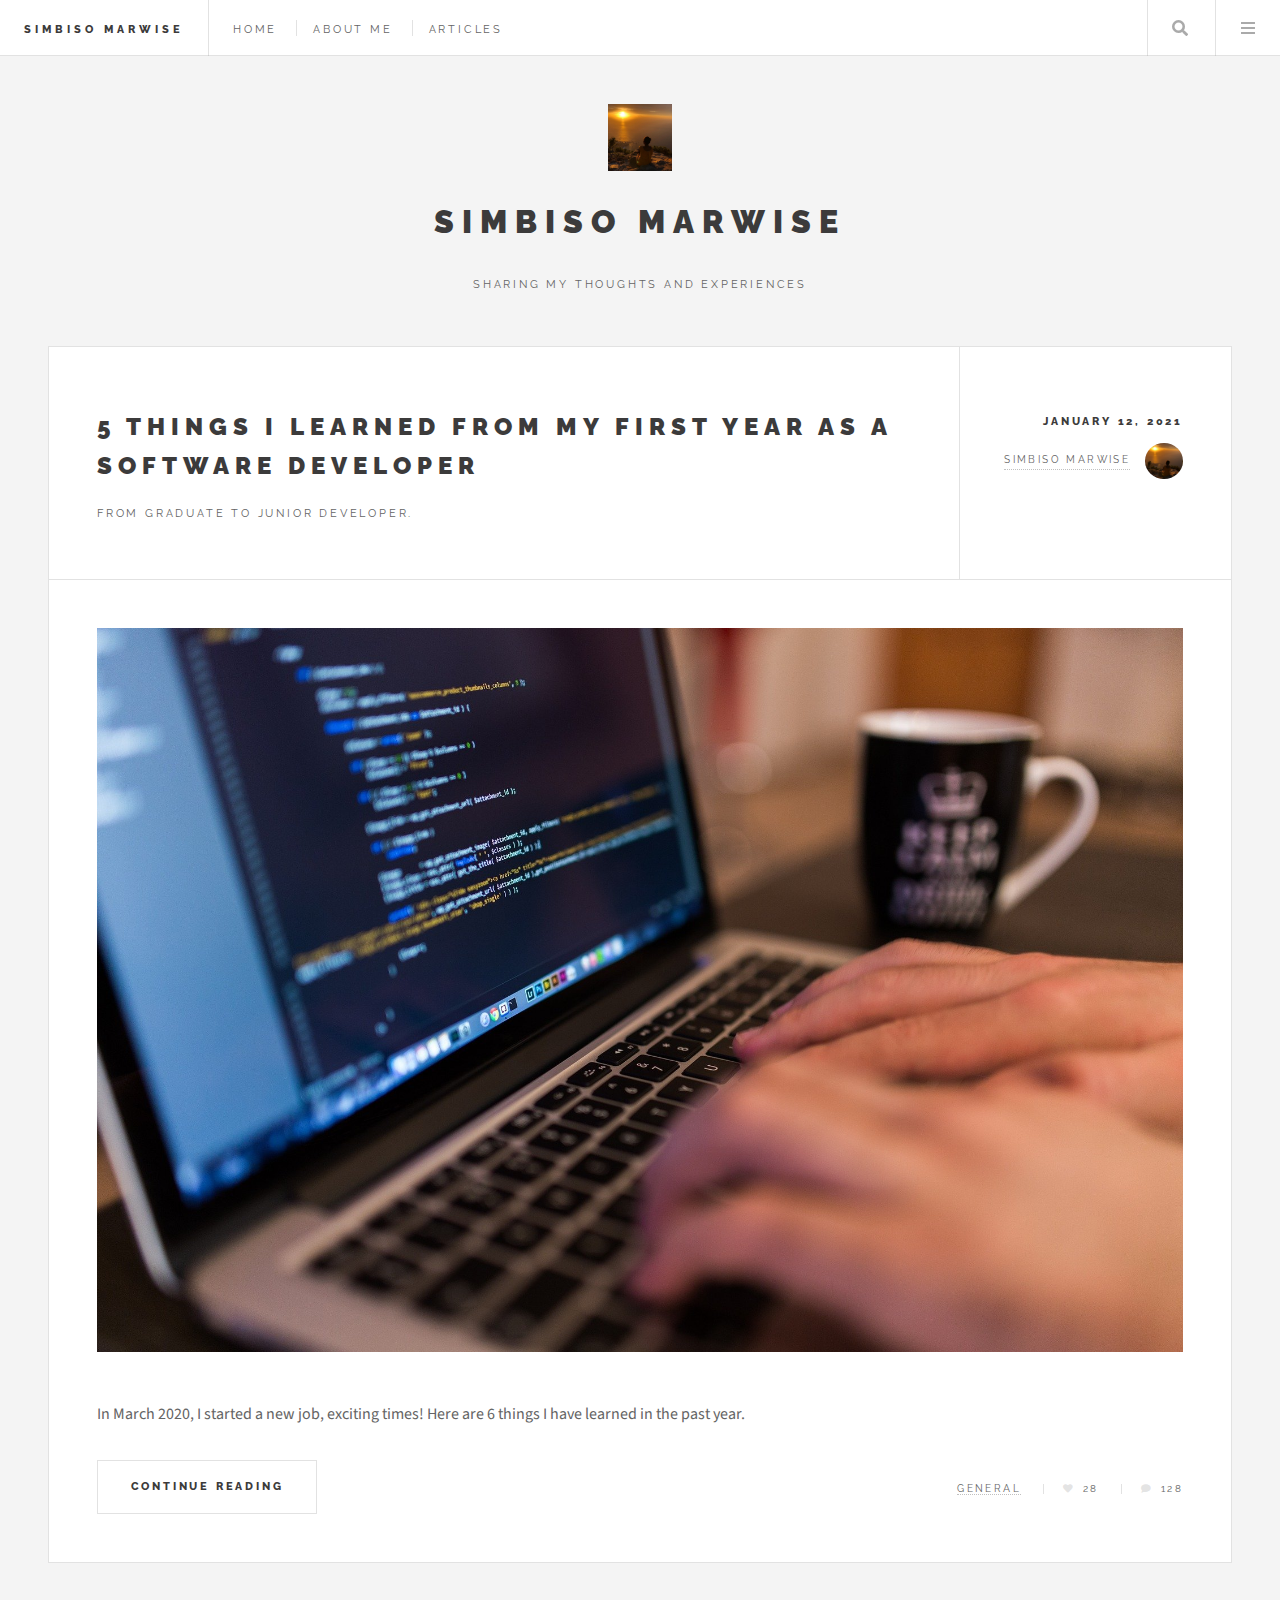
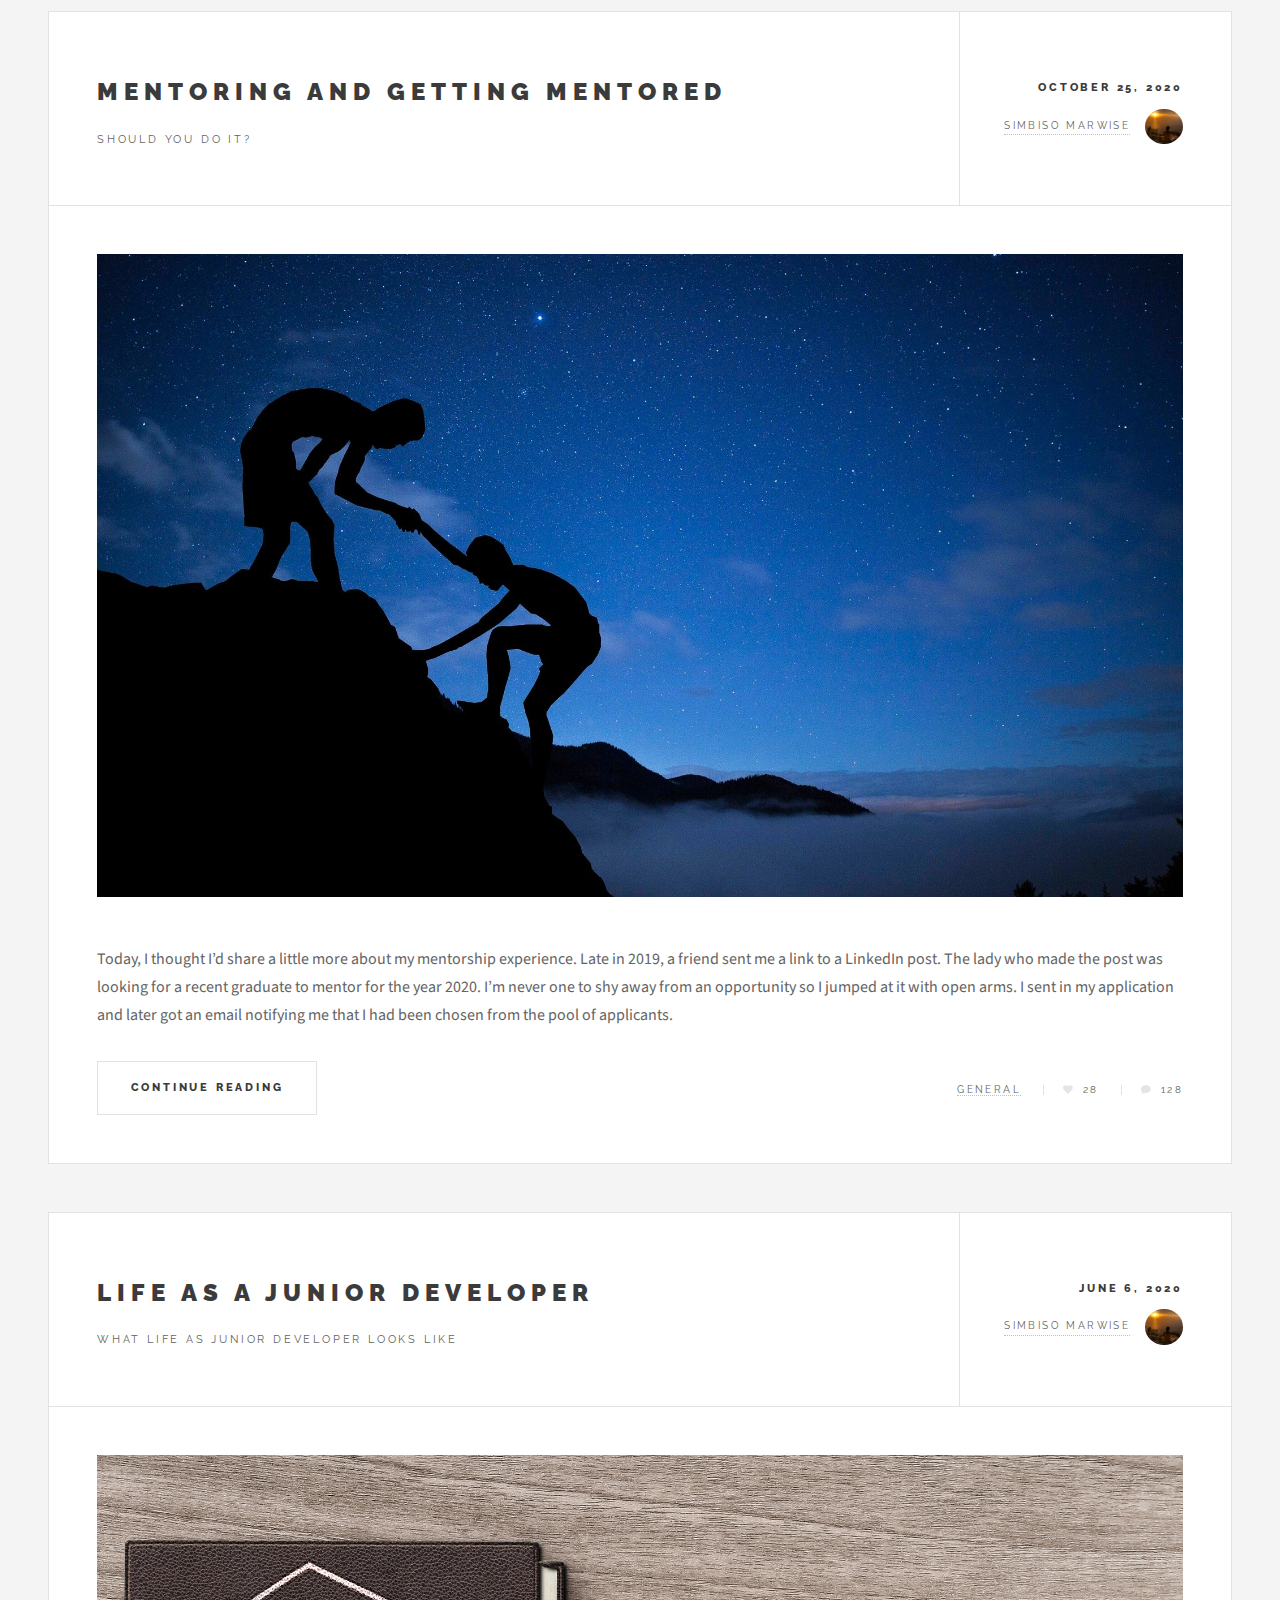
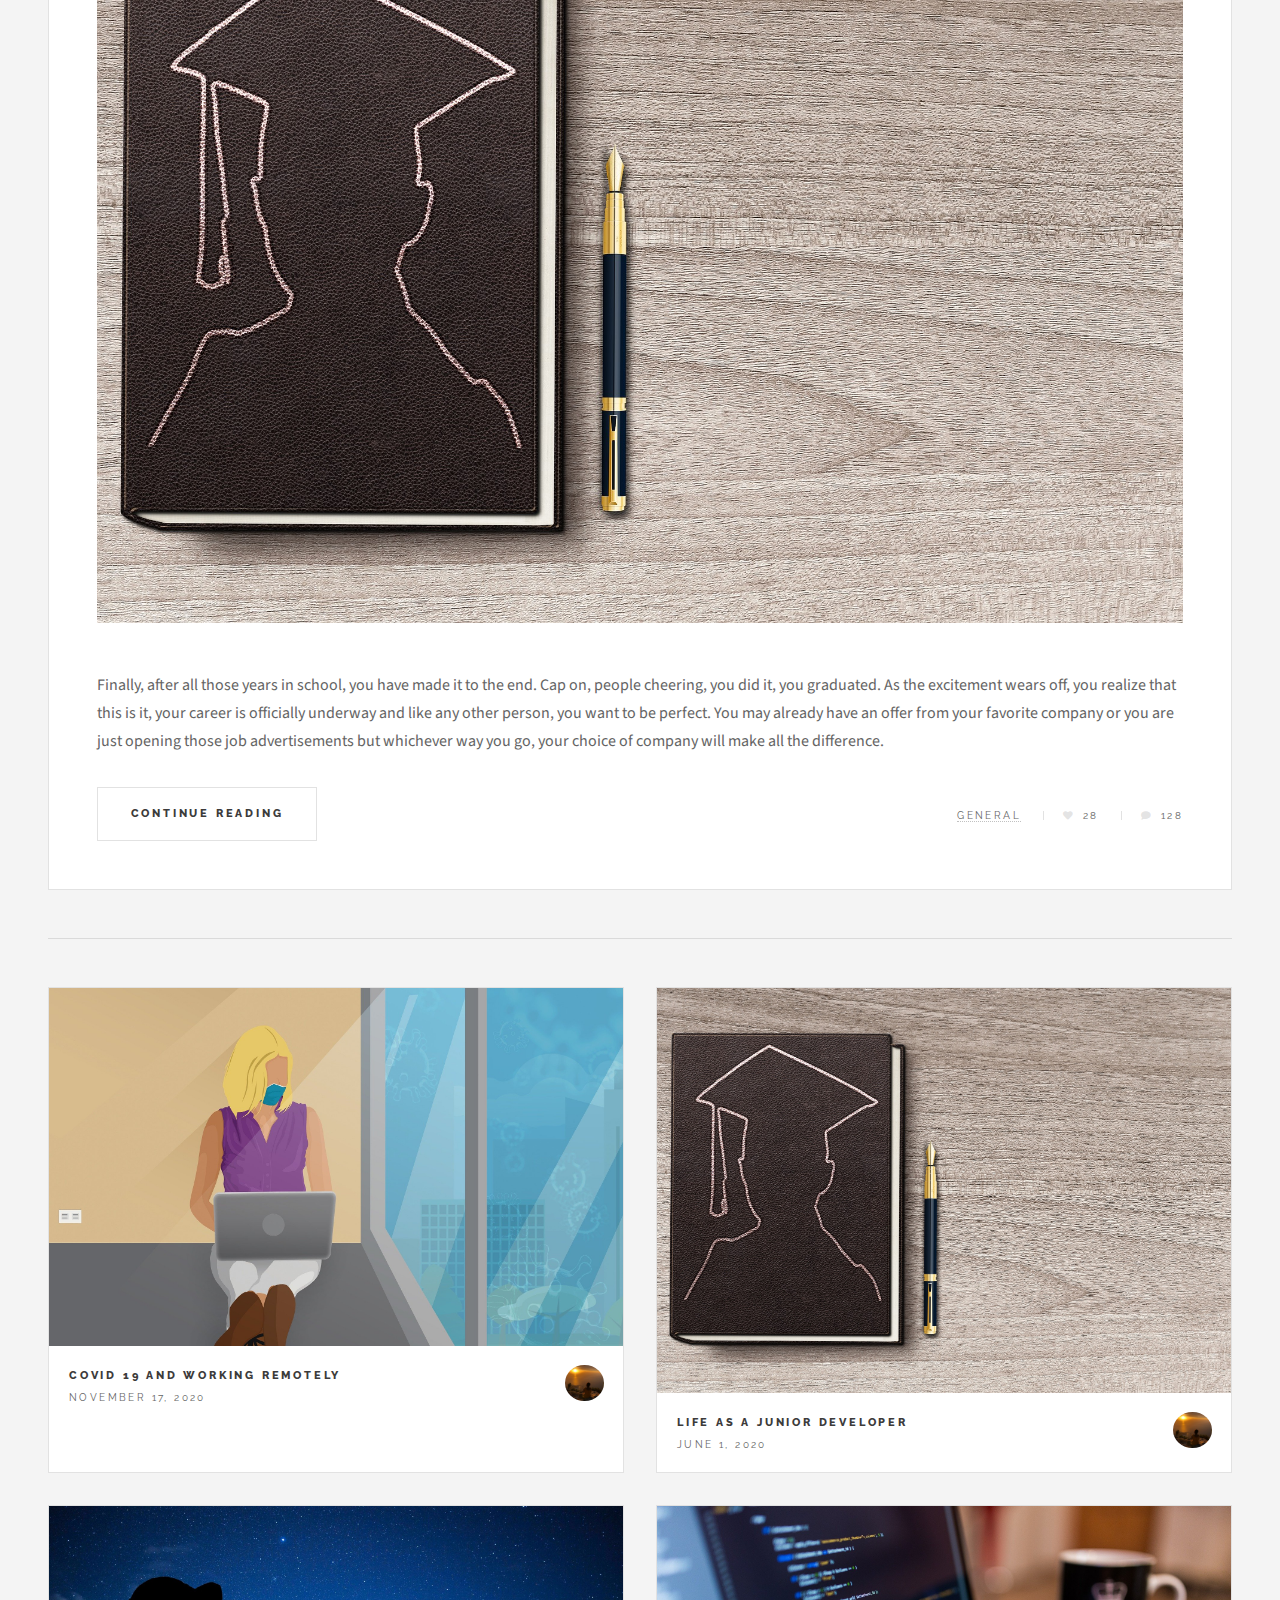
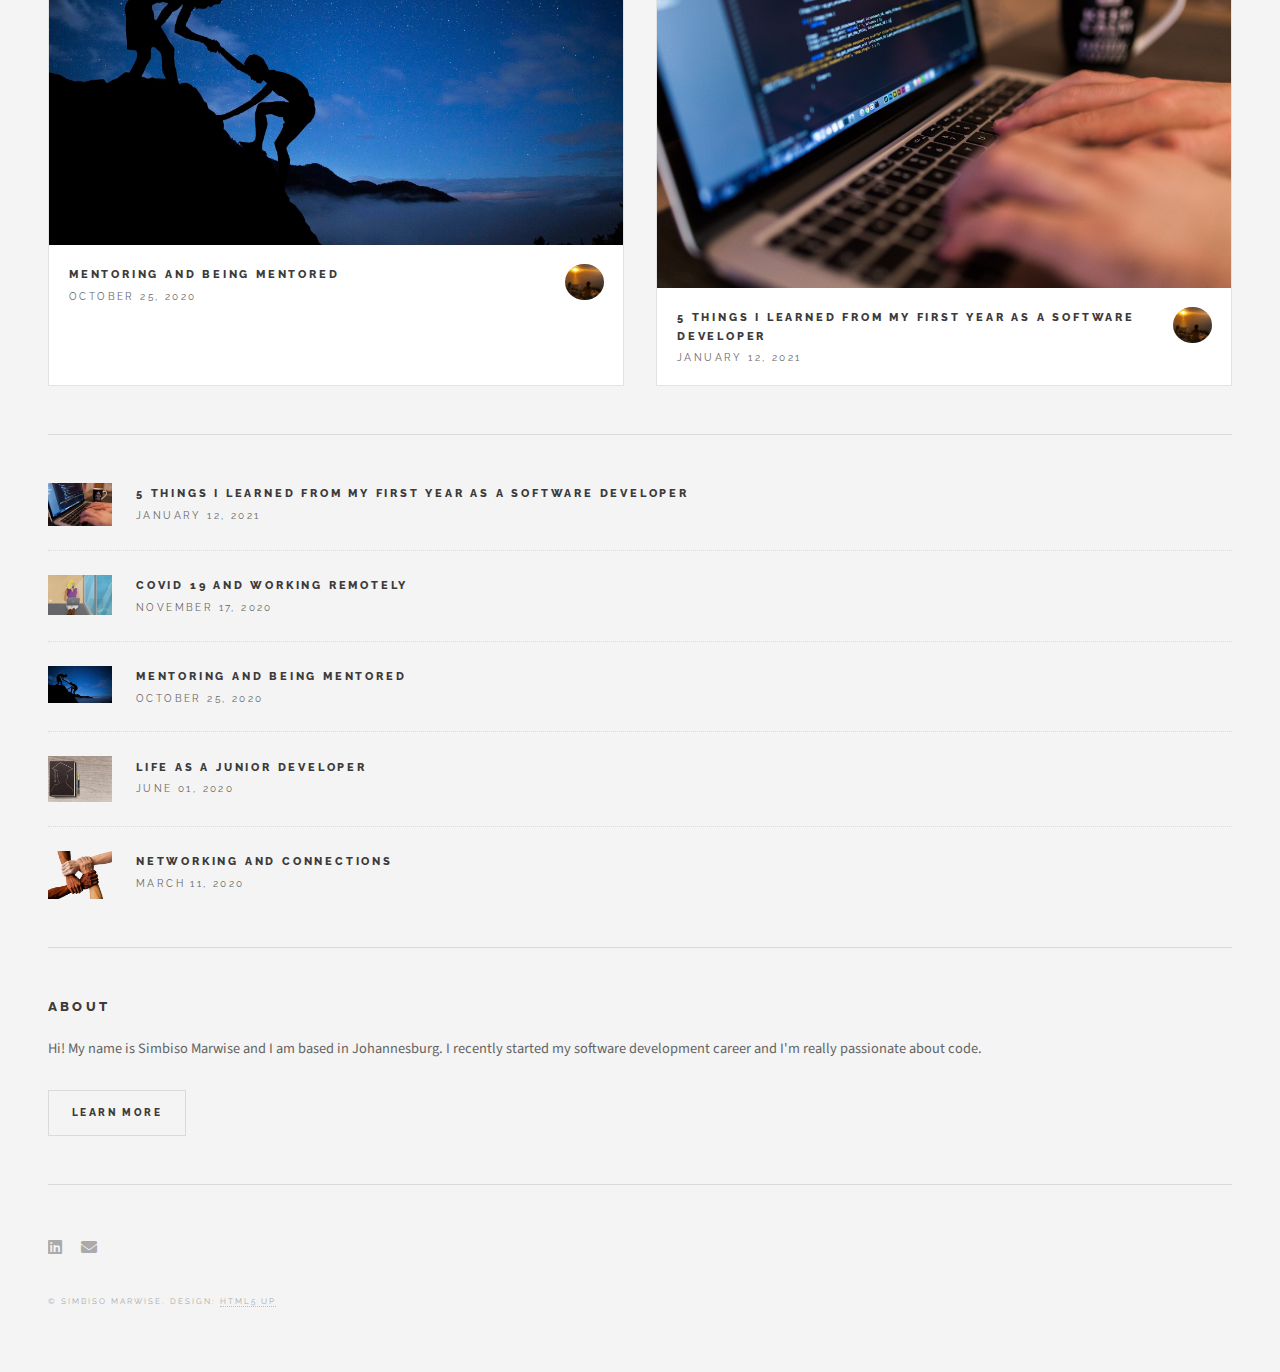
==== commit b6a6cd2d: "new website + blog" ====
--- a/index.html
+++ b/index.html
@@ -1,6 +1,7 @@
 <!DOCTYPE HTML>
 <!--
-	Miniport by HTML5 UP
+	Simbiso Marwise's website
+	Template by:
 	html5up.net | @ajlkn
 	Free for personal and commercial use under the CCA 3.0 license (html5up.net/license)
 -->
@@ -13,297 +14,581 @@
 	</head>
 	<body class="is-preload">
 
-		<!-- Nav -->
-			<nav id="nav">
-				<ul class="container">
-					<li><a href="#top">Top</a></li>
-					<li><a href="#portfolio">Portfolio</a></li>
-					<li><a href="#contact">Contact</a></li>
-				</ul>
-			</nav>
-
-		<!-- Home -->
-			<article id="top" class="wrapper style1">
-				<div class="container">
-					<div class="row">
-						<div class="col-4 col-5-large col-12-medium">
-							<span class="image fit"><img src="images/me.png" alt="" /></span>
-						</div>
-						<div class="col-8 col-7-large col-12-medium">
-							<header>
-								<h1> <strong>Simbiso Marwise</strong></h1>
-							</header>
-							<p>I am a <strong>Software Developer</strong> who loves web development and cyber security. Here you can find some of my most notable work and a link to my blog.</p>
-							<a href="#portfolio" class="button large scrolly red">See my work</a>
-							<a href="#work" class="button large scrolly">View my blog</a>
-						</div>
+		<!-- Wrapper -->
+			<div id="wrapper">
+
+				<!-- Header -->
+					<header id="header">
+						<h1><a href="index.html">Simbiso Marwise</a></h1>
+						<nav class="links">
+							<ul>
+								<li><a href="index.html">Home</a></li>
+								<li><a href="about.html">About Me</a></li>
+								<li><a href="#">Articles</a></li>
+								<!-- <li><a href="#">Tempus</a></li>
+								<li><a href="#">Adipiscing</a></li> -->
+							</ul>
+						</nav>
+						<nav class="main">
+							<ul>
+								<li class="search">
+									<a class="fa-search" href="#search">Search</a>
+									<form id="search" method="get" action="#">
+										<input type="text" name="query" placeholder="Search" />
+									</form>
+								</li>
+								<li class="menu">
+									<a class="fa-bars" href="#menu">Menu</a>
+								</li>
+							</ul>
+						</nav>
+					</header>
+
+				<!-- Menu -->
+
+				<!-- Main -->
+					<div id="main">
+
+						<!-- Post -->
+							<article class="post">
+								<header>
+									<div class="title">
+										<h2><a href="20210112.html">5 things I learned from my first year as a software developer</a></h2>
+										<p>FROM GRADUATE TO JUNIOR DEVELOPER.</p>
+									</div>
+									<div class="meta">
+										<time class="published" datetime="2015-11-01">January 12, 2021</time>
+										<a href="about.html" class="author"><span class="name">Simbiso Marwise</span><img src="images/logo.jpg" alt="" /></a>
+									</div>
+								</header>
+								<a href="20210112.html" class="image featured"><img src="images/work.jpg" alt="" /></a>
+								<p>In March 2020, I started a new job, exciting times! Here are 6 things I have learned in the past year.
+								</p>
+								<footer>
+									<ul class="actions">
+										<li><a href="20210112.html" class="button large">Continue Reading</a></li>
+									</ul>
+									<ul class="stats">
+										<li><a href="#">General</a></li>
+										<li><a href="#" class="icon solid fa-heart">28</a></li>
+										<li><a href="#" class="icon solid fa-comment">128</a></li>
+									</ul>
+								</footer>
+							</article>
+
+						<!-- Post -->
+							<article class="post">
+								<header>
+									<div class="title">
+										<h2><a href="20201025.html">Mentoring and getting mentored</a></h2>
+										<p>Should you do it?</p>
+									</div>
+									<div class="meta">
+										<time class="published" datetime="2020-10-25">October 25, 2020</time>
+										<a href="about.html" class="author"><span class="name">Simbiso Marwise</span><img src="images/logo.jpg" alt="" /></a>
+									</div>
+								</header>
+								<a href="20201025.html" class="image featured"><img src="images/mentor.jpg" alt="" /></a>
+								<p>Today, I thought I’d share a little more about my mentorship experience. Late in 2019, a friend sent me a link to a LinkedIn post. The lady who made the post was looking for a recent graduate to mentor for the year 2020. I’m never one to shy away from an opportunity so I jumped at it with open arms. I sent in my application and later got an email notifying me that I had been chosen from the pool of applicants. </p>
+								<footer>
+									<ul class="actions">
+										<li><a href="20201025.html" class="button large">Continue Reading</a></li>
+									</ul>
+									<ul class="stats">
+										<li><a href="#">General</a></li>
+										<li><a href="#" class="icon solid fa-heart">28</a></li>
+										<li><a href="#" class="icon solid fa-comment">128</a></li>
+									</ul>
+								</footer>
+							</article>
+
+						<!-- Post -->
+							<article class="post">
+								<header>
+									<div class="title">
+										<h2><a href="20200601.html">Life as a junior developer</a></h2>
+										<p>What life as junior developer looks like</p>
+									</div>
+									<div class="meta">
+										<time class="published" datetime="2020-06-01">June 6, 2020</time>
+										<a href="about.html" class="author"><span class="name">Simbiso Marwise</span><img src="images/logo.jpg" alt="" /></a>
+									</div>
+								</header>
+								<a href="20200601.html" class="image featured"><img src="images/graduate.jpg" alt="" /></a>
+								<p>Finally, after all those years in school, you have made it to the end. Cap on, people cheering, you did it, you graduated. As the excitement wears off, you realize that this is it, your career is officially underway and like any other person, you want to be perfect. You may already have an offer from your favorite company or you are just opening those job advertisements but whichever way you go, your choice of company will make all the difference.</p>
+								<footer>
+									<ul class="actions">
+										<li><a href="20200601.html" class="button large">Continue Reading</a></li>
+									</ul>
+									<ul class="stats">
+										<li><a href="#">General</a></li>
+										<li><a href="#" class="icon solid fa-heart">28</a></li>
+										<li><a href="#" class="icon solid fa-comment">128</a></li>
+									</ul>
+								</footer>
+							</article>
+
+						<!-- Post -->
+						<!--
+							<article class="post">
+								<header>
+									<div class="title">
+										<h2><a href="#">Elements</a></h2>
+										<p>Lorem ipsum dolor amet nullam consequat etiam feugiat</p>
+									</div>
+									<div class="meta">
+										<time class="published" datetime="2015-10-18">October 18, 2015</time>
+										<a href="#" class="author"><span class="name">Jane Doe</span><img src="images/avatar.jpg" alt="" /></a>
+									</div>
+								</header>
+
+								<section>
+									<h3>Text</h3>
+									<p>This is <b>bold</b> and this is <strong>strong</strong>. This is <i>italic</i> and this is <em>emphasized</em>.
+									This is <sup>superscript</sup> text and this is <sub>subscript</sub> text.
+									This is <u>underlined</u> and this is code: <code>for (;;) { ... }</code>. Finally, <a href="#">this is a link</a>.</p>
+									<hr />
+									<p>Nunc lacinia ante nunc ac lobortis. Interdum adipiscing gravida odio porttitor sem non mi integer non faucibus ornare mi ut ante amet placerat aliquet. Volutpat eu sed ante lacinia sapien lorem accumsan varius montes viverra nibh in adipiscing blandit tempus accumsan.</p>
+									<hr />
+									<h2>Heading Level 2</h2>
+									<h3>Heading Level 3</h3>
+									<h4>Heading Level 4</h4>
+									<hr />
+									<h4>Blockquote</h4>
+									<blockquote>Fringilla nisl. Donec accumsan interdum nisi, quis tincidunt felis sagittis eget tempus euismod. Vestibulum ante ipsum primis in faucibus vestibulum. Blandit adipiscing eu felis iaculis volutpat ac adipiscing accumsan faucibus. Vestibulum ante ipsum primis in faucibus lorem ipsum dolor sit amet nullam adipiscing eu felis.</blockquote>
+									<h4>Preformatted</h4>
+									<pre><code>i = 0;
+
+while (!deck.isInOrder()) {
+  print 'Iteration ' + i;
+  deck.shuffle();
+  i++;
+}
+
+print 'It took ' + i + ' iterations to sort the deck.';</code></pre>
+								</section>
+
+								<section>
+									<h3>Lists</h3>
+									<div class="row">
+										<div class="col-6 col-12-medium">
+											<h4>Unordered</h4>
+											<ul>
+												<li>Dolor pulvinar etiam.</li>
+												<li>Sagittis adipiscing.</li>
+												<li>Felis enim feugiat.</li>
+											</ul>
+											<h4>Alternate</h4>
+											<ul class="alt">
+												<li>Dolor pulvinar etiam.</li>
+												<li>Sagittis adipiscing.</li>
+												<li>Felis enim feugiat.</li>
+											</ul>
+										</div>
+										<div class="col-6 col-12-medium">
+											<h4>Ordered</h4>
+											<ol>
+												<li>Dolor pulvinar etiam.</li>
+												<li>Etiam vel felis viverra.</li>
+												<li>Felis enim feugiat.</li>
+												<li>Dolor pulvinar etiam.</li>
+												<li>Etiam vel felis lorem.</li>
+												<li>Felis enim et feugiat.</li>
+											</ol>
+											<h4>Icons</h4>
+											<ul class="icons">
+												<li><a href="#" class="icon brands fa-twitter"><span class="label">Twitter</span></a></li>
+												<li><a href="#" class="icon brands fa-facebook-f"><span class="label">Facebook</span></a></li>
+												<li><a href="#" class="icon brands fa-instagram"><span class="label">Instagram</span></a></li>
+												<li><a href="#" class="icon brands fa-github"><span class="label">Github</span></a></li>
+											</ul>
+										</div>
+									</div>
+									<h3>Actions</h3>
+									<div class="row">
+										<div class="col-6 col-12-medium">
+											<ul class="actions">
+												<li><a href="#" class="button">Default</a></li>
+												<li><a href="#" class="button">Default</a></li>
+												<li><a href="#" class="button">Default</a></li>
+											</ul>
+											<ul class="actions small">
+												<li><a href="#" class="button small">Small</a></li>
+												<li><a href="#" class="button small">Small</a></li>
+												<li><a href="#" class="button small">Small</a></li>
+											</ul>
+											<ul class="actions stacked">
+												<li><a href="#" class="button">Default</a></li>
+												<li><a href="#" class="button">Default</a></li>
+												<li><a href="#" class="button">Default</a></li>
+											</ul>
+											<ul class="actions stacked">
+												<li><a href="#" class="button small">Small</a></li>
+												<li><a href="#" class="button small">Small</a></li>
+												<li><a href="#" class="button small">Small</a></li>
+											</ul>
+										</div>
+										<div class="col-6 col-12-medium">
+											<ul class="actions stacked">
+												<li><a href="#" class="button fit">Default</a></li>
+												<li><a href="#" class="button fit">Default</a></li>
+											</ul>
+											<ul class="actions stacked">
+												<li><a href="#" class="button small fit">Small</a></li>
+												<li><a href="#" class="button small fit">Small</a></li>
+											</ul>
+										</div>
+									</div>
+								</section>
+
+								<section>
+									<h3>Table</h3>
+									<h4>Default</h4>
+									<div class="table-wrapper">
+										<table>
+											<thead>
+												<tr>
+													<th>Name</th>
+													<th>Description</th>
+													<th>Price</th>
+												</tr>
+											</thead>
+											<tbody>
+												<tr>
+													<td>Item One</td>
+													<td>Ante turpis integer aliquet porttitor.</td>
+													<td>29.99</td>
+												</tr>
+												<tr>
+													<td>Item Two</td>
+													<td>Vis ac commodo adipiscing arcu aliquet.</td>
+													<td>19.99</td>
+												</tr>
+												<tr>
+													<td>Item Three</td>
+													<td> Morbi faucibus arcu accumsan lorem.</td>
+													<td>29.99</td>
+												</tr>
+												<tr>
+													<td>Item Four</td>
+													<td>Vitae integer tempus condimentum.</td>
+													<td>19.99</td>
+												</tr>
+												<tr>
+													<td>Item Five</td>
+													<td>Ante turpis integer aliquet porttitor.</td>
+													<td>29.99</td>
+												</tr>
+											</tbody>
+											<tfoot>
+												<tr>
+													<td colspan="2"></td>
+													<td>100.00</td>
+												</tr>
+											</tfoot>
+										</table>
+									</div>
+
+									<h4>Alternate</h4>
+									<div class="table-wrapper">
+										<table class="alt">
+											<thead>
+												<tr>
+													<th>Name</th>
+													<th>Description</th>
+													<th>Price</th>
+												</tr>
+											</thead>
+											<tbody>
+												<tr>
+													<td>Item One</td>
+													<td>Ante turpis integer aliquet porttitor.</td>
+													<td>29.99</td>
+												</tr>
+												<tr>
+													<td>Item Two</td>
+													<td>Vis ac commodo adipiscing arcu aliquet.</td>
+													<td>19.99</td>
+												</tr>
+												<tr>
+													<td>Item Three</td>
+													<td> Morbi faucibus arcu accumsan lorem.</td>
+													<td>29.99</td>
+												</tr>
+												<tr>
+													<td>Item Four</td>
+													<td>Vitae integer tempus condimentum.</td>
+													<td>19.99</td>
+												</tr>
+												<tr>
+													<td>Item Five</td>
+													<td>Ante turpis integer aliquet porttitor.</td>
+													<td>29.99</td>
+												</tr>
+											</tbody>
+											<tfoot>
+												<tr>
+													<td colspan="2"></td>
+													<td>100.00</td>
+												</tr>
+											</tfoot>
+										</table>
+									</div>
+								</section>
+
+								<section>
+									<h3>Buttons</h3>
+									<ul class="actions">
+										<li><a href="#" class="button large">Large</a></li>
+										<li><a href="#" class="button">Default</a></li>
+										<li><a href="#" class="button small">Small</a></li>
+									</ul>
+									<ul class="actions fit">
+										<li><a href="#" class="button fit">Fit</a></li>
+										<li><a href="#" class="button fit">Fit</a></li>
+										<li><a href="#" class="button fit">Fit</a></li>
+									</ul>
+									<ul class="actions fit small">
+										<li><a href="#" class="button fit small">Fit + Small</a></li>
+										<li><a href="#" class="button fit small">Fit + Small</a></li>
+										<li><a href="#" class="button fit small">Fit + Small</a></li>
+									</ul>
+									<ul class="actions">
+										<li><a href="#" class="button icon solid fa-download">Icon</a></li>
+										<li><a href="#" class="button icon solid fa-upload">Icon</a></li>
+										<li><a href="#" class="button icon solid fa-save">Icon</a></li>
+									</ul>
+									<ul class="actions">
+										<li><span class="button disabled">Disabled</span></li>
+										<li><span class="button disabled icon solid fa-download">Disabled</span></li>
+									</ul>
+								</section>
+
+								<section>
+									<h3>Form</h3>
+									<form method="post" action="#">
+										<div class="row gtr-uniform">
+											<div class="col-6 col-12-xsmall">
+												<input type="text" name="demo-name" id="demo-name" value="" placeholder="Name" />
+											</div>
+											<div class="col-6 col-12-xsmall">
+												<input type="email" name="demo-email" id="demo-email" value="" placeholder="Email" />
+											</div>
+											<div class="col-12">
+												<select name="demo-category" id="demo-category">
+													<option value="">- Category -</option>
+													<option value="1">Manufacturing</option>
+													<option value="1">Shipping</option>
+													<option value="1">Administration</option>
+													<option value="1">Human Resources</option>
+												</select>
+											</div>
+											<div class="col-4 col-12-small">
+												<input type="radio" id="demo-priority-low" name="demo-priority" checked>
+												<label for="demo-priority-low">Low</label>
+											</div>
+											<div class="col-4 col-12-small">
+												<input type="radio" id="demo-priority-normal" name="demo-priority">
+												<label for="demo-priority-normal">Normal</label>
+											</div>
+											<div class="col-4 col-12-small">
+												<input type="radio" id="demo-priority-high" name="demo-priority">
+												<label for="demo-priority-high">High</label>
+											</div>
+											<div class="col-6 col-12-small">
+												<input type="checkbox" id="demo-copy" name="demo-copy">
+												<label for="demo-copy">Email me a copy</label>
+											</div>
+											<div class="col-6 col-12-small">
+												<input type="checkbox" id="demo-human" name="demo-human" checked>
+												<label for="demo-human">Not a robot</label>
+											</div>
+											<div class="col-12">
+												<textarea name="demo-message" id="demo-message" placeholder="Enter your message" rows="6"></textarea>
+											</div>
+											<div class="col-12">
+												<ul class="actions">
+													<li><input type="submit" value="Send Message" /></li>
+													<li><input type="reset" value="Reset" /></li>
+												</ul>
+											</div>
+										</div>
+									</form>
+								</section>
+
+								<section>
+									<h3>Image</h3>
+									<h4>Fit</h4>
+									<div class="box alt">
+										<div class="row gtr-uniform">
+											<div class="col-12"><span class="image fit"><img src="images/pic02.jpg" alt="" /></span></div>
+											<div class="col-4"><span class="image fit"><img src="images/pic04.jpg" alt="" /></span></div>
+											<div class="col-4"><span class="image fit"><img src="images/pic05.jpg" alt="" /></span></div>
+											<div class="col-4"><span class="image fit"><img src="images/pic06.jpg" alt="" /></span></div>
+											<div class="col-4"><span class="image fit"><img src="images/pic06.jpg" alt="" /></span></div>
+											<div class="col-4"><span class="image fit"><img src="images/pic04.jpg" alt="" /></span></div>
+											<div class="col-4"><span class="image fit"><img src="images/pic05.jpg" alt="" /></span></div>
+											<div class="col-4"><span class="image fit"><img src="images/pic05.jpg" alt="" /></span></div>
+											<div class="col-4"><span class="image fit"><img src="images/pic06.jpg" alt="" /></span></div>
+											<div class="col-4"><span class="image fit"><img src="images/pic04.jpg" alt="" /></span></div>
+										</div>
+									</div>
+									<h4>Left &amp; Right</h4>
+									<p><span class="image left"><img src="images/pic07.jpg" alt="" /></span>Fringilla nisl. Donec accumsan interdum nisi, quis tincidunt felis sagittis eget. tempus euismod. Vestibulum ante ipsum primis in faucibus vestibulum. Blandit adipiscing eu felis iaculis volutpat ac adipiscing accumsan eu faucibus. Integer ac pellentesque praesent tincidunt felis sagittis eget. tempus euismod. Vestibulum ante ipsum primis in faucibus vestibulum. Blandit adipiscing eu felis iaculis volutpat ac adipiscing accumsan eu faucibus. Integer ac pellentesque praesent. Donec accumsan interdum nisi, quis tincidunt felis sagittis eget. tempus euismod. Vestibulum ante ipsum primis in faucibus vestibulum. Blandit adipiscing eu felis iaculis volutpat ac adipiscing accumsan eu faucibus. Integer ac pellentesque praesent tincidunt felis sagittis eget. tempus euismod. Vestibulum ante ipsum primis in faucibus vestibulum. Blandit adipiscing eu felis iaculis volutpat ac adipiscing accumsan eu faucibus. Integer ac pellentesque praesent. Blandit adipiscing eu felis iaculis volutpat ac adipiscing accumsan eu faucibus. Integer ac pellentesque praesent tincidunt felis sagittis eget. tempus euismod. Vestibulum ante ipsum primis in faucibus vestibulum. Blandit adipiscing eu felis iaculis volutpat ac adipiscing accumsan eu faucibus. Integer ac pellentesque praesent.</p>
+									<p><span class="image right"><img src="images/pic04.jpg" alt="" /></span>Fringilla nisl. Donec accumsan interdum nisi, quis tincidunt felis sagittis eget. tempus euismod. Vestibulum ante ipsum primis in faucibus vestibulum. Blandit adipiscing eu felis iaculis volutpat ac adipiscing accumsan eu faucibus. Integer ac pellentesque praesent tincidunt felis sagittis eget. tempus euismod. Vestibulum ante ipsum primis in faucibus vestibulum. Blandit adipiscing eu felis iaculis volutpat ac adipiscing accumsan eu faucibus. Integer ac pellentesque praesent. Donec accumsan interdum nisi, quis tincidunt felis sagittis eget. tempus euismod. Vestibulum ante ipsum primis in faucibus vestibulum. Blandit adipiscing eu felis iaculis volutpat ac adipiscing accumsan eu faucibus. Integer ac pellentesque praesent tincidunt felis sagittis eget. tempus euismod. Vestibulum ante ipsum primis in faucibus vestibulum. Blandit adipiscing eu felis iaculis volutpat ac adipiscing accumsan eu faucibus. Integer ac pellentesque praesent. Blandit adipiscing eu felis iaculis volutpat ac adipiscing accumsan eu faucibus. Integer ac pellentesque praesent tincidunt felis sagittis eget. tempus euismod. Vestibulum ante ipsum primis in faucibus vestibulum. Blandit adipiscing eu felis iaculis volutpat ac adipiscing accumsan eu faucibus. Integer ac pellentesque praesent.</p>
+								</section>
+
+							</article>
+						-->
+
+						<!-- Pagination -->
+							<!-- <ul class="actions pagination">
+								<li><a href="" class="disabled button large previous">Previous Page</a></li>
+								<li><a href="#" class="button large next">Next Page</a></li>
+							</ul> -->
+
 					</div>
-				</div>
-			</article>
-
-		<!-- Portfolio -->
-			<article id="portfolio" class="wrapper style3">
-				<div class="container">
-					<header>
-						<h2>Here’s some stuff I made recently.</h2>
-						<p>These were made during my school days.</p>
-					</header>
-					<div class="row">
-						<div class="col-4 col-6-medium col-12-small">
-							<article class="box style2">
-								<a href="#work" class="image featured" id="hypertube"><img src="images/hypertube.png" alt="" /></a>
-							
-								<div class="hover_bkgr_fricc">
-									<span class="helper"></span>
-									<div>
-										<div class="popupCloseButton">&times;</div>
-										<p>In this project, I created a web application that allows the user to
-											research and watch videos. The player will be directly integrated to the site,
-											 and the videos will be downloaded through the BitTorrent protocol.
-											 The research engine will draw multiple external sources of your choice,
-											  like for example http://www.legittorrents.info, or even https://archive.org.
-											  Once the element selected, it will be downloaded from the server and streamed
-											   on the web player at the same time. Which means that the player won’t only show
-												the video once the download is completed, but will be able to stream directly the video feed. 
-											<br>
-												Github repository here: <a href='https://github.com/smarwise/Hypertube'>Hypertube</a>
-											</p>
-									</div>
-								</div>	
-
-								<h3><a href="#">Hypertube</a></h3>
-								<p>A web application that allows the user to search and stream videos. </p>
-							</article>
-						</div>
-						<div class="col-4 col-6-medium col-12-small">
-							<article class="box style2">
-								<a href="#work" class="image featured" id="fdf"><img src="images/42.png" alt="" /></a>
-								
-								<div class="fdf">
-									<span class="helper"></span>
-									<div>
-										<div class="popupCloseButton">&times;</div>
-										<p>Discover the basics of graphic programming, and in particular
-											 how to place points in space, how to join them with segments
-											  and most importantly how to observe the scene from a particular
-											  viewpoint.
-											  <br>
-											Github repository here: <a href='https://github.com/smarwise/fdf'>fdf</a>
-											</p>
-									</div>
-								</div>	
-								
-								<h3><a href="#">File renderer</a></h3>
-								<p> Renders a map file into a graphic window</p>
-							</article>
-						</div>
-						<div class="col-4 col-6-medium col-12-small">
-							<article class="box style2">
-								<a href="#work" class="image featured" id="camagru"><img src="images/camagru.png" alt="" /></a>
-								
-								<div class="camagru">
-									<span class="helper"></span>
-									<div>
-										<div class="popupCloseButton">&times;</div>
-										<p>This web project challenges you to create a small web
-											 application allowing you to make basic photo and video
-											  editing using your webcam and some predefined images.
-											  <br>
-											Github repository here: <a href='https://github.com/smarwise/Camagru'> Camagru </a>
-											</p>
-									</div>
-								</div>	
-
-								<h3><a href="#">A Facebook Clone</a></h3>
-								<p>A small web application for basic photo and video editing and sharing.</p>
-							</article>
-						</div>
-						<div class="col-4 col-6-medium col-12-small">
-							<article class="box style2">
-								<a href="#work" class="image featured" id="irc"><img src="images/irc.png" alt="" /></a>
-								
-								<div class="irc">
-									<span class="helper"></span>
-									<div>
-										<div class="popupCloseButton">&times;</div>
-										<p>This project is about creating an IRC client and server
-											 (Internet relay Chat) that allows to send and receives
-											  messages between many different people, from within 
-											  chat groups called channels.
-											  <br>
-											Github repository here: <a href='https://github.com/smarwise/irc'> IRC</a>
-											</p>
-									</div>
-								</div>	
-
-								<h3><a href="#">IRC Clone</a></h3>
-								<p>An IRC client and server (Internet relay Chat) that allows to send and receives messages.</p>
-							</article>
-						</div>
-						<div class="col-4 col-6-medium col-12-small">
-							<article class="box style2">
-								<a href="#work" class="image featured" id="wolf"><img src="images/wolf.png" alt="" /></a>
-								
-								<div class="wolf">
-									<span class="helper"></span>
-									<div>
-										<div class="popupCloseButton">&times;</div>
-										<p>This project is a 3D representation of a maze
-											 in which a player can find his/her way.
-											 <br>
-											Github repository here: <a href='https://github.com/smarwise/wolf_3d'> Wolfenstein 3D</a>
-											</p>
-									</div>
-								</div>	
-
-								<h3><a href="#">Wolf 3d</a></h3>
-								<p>A wolfenstein 3d clone. This project is a 3D representation 
-									of a maze in which a player can find his/her way</p>
-							</article>
-						</div>
-						<div class="col-4 col-6-medium col-12-small">
-							<article class="box style2">
-								<a href="#work" class="image featured" id="ftp"><img src="images/ft_p.png" alt="" /></a>
-								
-								<div class="ftp">
-									<span class="helper"></span>
-									<div>
-										<div class="popupCloseButton">&times;</div>
-										<p>This project is about creating a client and a FTP server (File Transfer Protocol) that
-											allows you to send and receive files between one or many clients and the server.
-											The communication between the server and the client will be in TCP/IP
-											<br>
-											Github repository here: <a href='https://github.com/smarwise/ft_p'> FTP</a>
-											</p>
-									</div>
-								</div>	
-
-								<h3><a href="#">ft_p</a></h3>
-								<p>Communication between server and client. The server takes commands from the client and executes them.</p>
-							</article>
-						</div>
-					</div>
-					<footer>
-						<p>Want more details?</p>
-						<a href="#contact" class="button large scrolly">Get in touch with me</a>
-					</footer>
-				</div>
-			</article>
-
-		<!-- Contact -->
-			<article id="contact" class="wrapper style4">
-				<div class="container medium">
-					<header>
-						<h2>Have me make stuff for you.</h2>
-						<p>Send me an email using the form below</p>
-					</header>
-					<div class="row">
-						<div class="col-12">
-							<form method="post" action="#">
-								<div class="row">
-									<div class="col-6 col-12-small">
-										<input type="text" name="name" id="name" placeholder="Name" />
-									</div>
-									<div class="col-6 col-12-small">
-										<input type="text" name="email" id="email" placeholder="Email" />
-									</div>
-									<div class="col-12">
-										<input type="text" name="subject" id="subject" placeholder="Subject" />
-									</div>
-									<div class="col-12">
-										<textarea name="message" id="message" placeholder="Message"></textarea>
-									</div>
-									<div class="col-12">
-										<ul class="actions">
-											<li><input type="submit" value="Send Message" /></li>
-											<li><input type="reset" value="Clear Form" class="alt" /></li>
-										</ul>
-									</div>
+
+				<!-- Sidebar -->
+					<section id="sidebar">
+
+						<!-- Intro -->
+							<section id="intro">
+								<a href="about.html" class="logo"><img src="images/logo.jpg" alt="" /></a>
+								<header>
+									<h2>Simbiso Marwise</h2>
+									<p>Sharing my thoughts and experiences</p>
+								</header>
+							</section>
+
+						<!-- Mini Posts -->
+							<section>
+								<div class="mini-posts">
+									<!-- Mini Post -->
+									<article class="mini-post">
+										<header>
+											<h3><a href="20201117.html">Covid 19 and working remotely</a></h3>
+											<time class="published" datetime="2020-11-17">November 17, 2020</time>
+											<a href="about.html" class="author"><img src="images/logo.jpg" alt="" /></a>
+										</header>
+										<a href="20201117.html" class="image"><img src="images/remote.jpg" alt="" /></a>
+									</article>
+
+									<!-- Mini Post -->
+										<article class="mini-post">
+											<header>
+												<h3><a href="20200601.html">Life as a junior developer </a></h3>
+												<time class="published" datetime="2015-10-19">June 1, 2020</time>
+												<a href="about.html" class="author"><img src="images/logo.jpg" alt="" /></a>
+											</header>
+											<a href="20200601.html" class="image"><img src="images/graduate.jpg" alt="" /></a>
+										</article>
+										
+										<!-- Mini Post -->
+										<article class="mini-post">
+											<header>
+												<h3><a href="20201025.html">Mentoring and being mentored</a></h3>
+												<time class="published" datetime="2020-10-25">October 25, 2020</time>
+												<a href="about.html" class="author"><img src="images/logo.jpg" alt="" /></a>
+											</header>
+											<a href="20201025.html" class="image"><img src="images/mentor.jpg" alt="" /></a>
+										</article>
+
+									<!-- Mini Post -->
+									<article class="mini-post">
+										<header>
+											<h3><a href="20210112.html">5 things I learned from my first year as a software developer</a></h3>
+											<time class="published" datetime="2021-01-12">January 12, 2021</time>
+											<a href="about.html" class="author"><img src="images/logo.jpg" alt="" /></a>
+										</header>
+										<a href="20210112.html" class="image"><img src="images/work.jpg" alt="" /></a>
+									</article>
+
 								</div>
-							</form>
-						</div>
-						<div class="col-12">
-							<hr />
-							<h3>Find me on ...</h3>
-							<ul class="social">
-								<li><a href="https://twitter.com/SimbyTheOne" class="icon brands fa-twitter"><span class="label">Twitter</span></a></li>
-								<!-- <li><a href="#" class="icon brands fa-facebook-f"><span class="label">Facebook</span></a></li> -->
-								<!-- <li><a href="#" class="icon brands fa-dribbble"><span class="label">Dribbble</span></a></li> -->
-								<li><a href="https://www.linkedin.com/in/simbiso-marwise/" class="icon brands fa-linkedin-in"><span class="label">LinkedIn</span></a></li>
-								<!-- <li><a href="#" class="icon brands fa-tumblr"><span class="label">Tumblr</span></a></li> -->
-								<!-- <li><a href="#" class="icon brands fa-google-plus"><span class="label">Google+</span></a></li> -->
-								<li><a href="https://github.com/smarwise/" class="icon brands fa-github"><span class="label">Github</span></a></li>
-								<!--
-								<li><a href="#" class="icon solid fa-rss"><span>RSS</span></a></li>
-								<li><a href="#" class="icon brands fa-instagram"><span>Instagram</span></a></li>
-								<li><a href="#" class="icon brands fa-foursquare"><span>Foursquare</span></a></li>
-								<li><a href="#" class="icon brands fa-skype"><span>Skype</span></a></li>
-								<li><a href="#" class="icon brands fa-soundcloud"><span>Soundcloud</span></a></li>
-								<li><a href="#" class="icon brands fa-youtube"><span>YouTube</span></a></li>
-								<li><a href="#" class="icon brands fa-blogger"><span>Blogger</span></a></li>
-								<li><a href="#" class="icon brands fa-flickr"><span>Flickr</span></a></li>
-								<li><a href="#" class="icon brands fa-vimeo"><span>Vimeo</span></a></li>
-								-->
-							</ul>
-							<hr />
-						</div>
-					</div>
-					<footer>
-						<ul id="copyright">
-							<li>&copy; Untitled. All rights reserved.</li><li>Design: <a href="http://html5up.net">HTML5 UP</a></li>
-						</ul>
-					</footer>
-				</div>
-			</article>
+							</section>
+
+						<!-- Posts List -->
+							<section>
+								<ul class="posts">
+									<li>
+										<article>
+											<header>
+												<h3><a href="20210112.html">5 things I learned from my first year as a software developer</a></h3>
+												<time class="published" datetime="2021-01-12">January 12, 2021</time>
+											</header>
+											<a href="20210112.html" class="image"><img src="images/work.jpg" alt="" /></a>
+										</article>
+									</li>
+									<li>
+										<article>
+											<header>
+												<h3><a href="20201117.html">COVID 19 AND WORKING REMOTELY</a></h3>
+												<time class="published" datetime="2020-11-17">November 17, 2020</time>
+											</header>
+											<a href="20201117.html" class="image"><img src="images/remote.jpg" alt="" /></a>
+										</article>
+									</li>
+									<li>
+										<article>
+											<header>
+												<h3><a href="20201025.html">MENTORING AND BEING MENTORED</a></h3>
+												<time class="published" datetime="2015-10-10">October 25, 2020</time>
+											</header>
+											<a href="20201025.html" class="image"><img src="images/mentor.jpg" alt="" /></a>
+										</article>
+									</li>
+									<li>
+										<article>
+											<header>
+												<h3><a href="20200601.html">LIFE AS A JUNIOR DEVELOPER</a></h3>
+												<time class="published" datetime="2015-10-08">June 01, 2020</time>
+											</header>
+											<a href="20200601.html" class="image"><img src="images/graduate.jpg" alt="" /></a>
+										</article>
+									</li>
+									<li>
+										<article>
+											<header>
+												<h3><a href="20200311.html">Networking and connections</a></h3>
+												<time class="published" datetime="2020-03-11">March 11, 2020</time>
+											</header>
+											<a href="20200311.html" class="image"><img src="images/connect.png" alt="" /></a>
+										</article>
+									</li>
+								</ul>
+							</section>
+
+						<!-- About -->
+							<section class="blurb">
+								<h2>About</h2>
+								<p>Hi! My name is Simbiso Marwise and I am based in Johannesburg. I recently started my software development career and I'm really passionate about code.</p>
+								<ul class="actions">
+									<li><a href="about.html" class="button">Learn More</a></li>
+								</ul>
+							</section>
+
+						<!-- Footer -->
+							<section id="footer">
+								<ul class="icons">
+									<li><a href="https://www.linkedin.com/in/simbiso-marwise/" class="icon brands fa-linkedin"><span class="label">Linked in</span></a></li>
+									<!-- <li><a href="#" class="icon brands fa-facebook-f"><span class="label">Facebook</span></a></li> -->
+									<!-- <li><a href="#" class="icon brands fa-instagram"><span class="label">Instagram</span></a></li> -->
+									<!-- <li><a href="#" class="icon solid fa-rss"><span class="label">RSS</span></a></li> -->
+									<li><a href="mailto:simbisomarwise@gmail.com" class="icon solid fa-envelope"><span class="label">Email</span></a></li>
+								</ul>
+								<p class="copyright">&copy; Simbiso Marwise. Design: <a href="http://html5up.net">HTML5 UP</a></p>
+							</section>
+
+					</section>
+
+			</div>
 
 		<!-- Scripts -->
 			<script src="assets/js/jquery.min.js"></script>
-			<script src="assets/js/jquery.scrolly.min.js"></script>
 			<script src="assets/js/browser.min.js"></script>
 			<script src="assets/js/breakpoints.min.js"></script>
 			<script src="assets/js/util.js"></script>
 			<script src="assets/js/main.js"></script>
-			<script src="https://ajax.googleapis.com/ajax/libs/jquery/1.7.1/jquery.min.js"></script>
-			<script>
-				function openForm() {
-				  document.getElementById("myForm").style.display = "block";
-				}
-				
-				function closeForm() {
-				  document.getElementById("myForm").style.display = "none";
-				}
-				$(window).load(function () {
-				$("#hypertube").click(function(){
-				$('.hover_bkgr_fricc').show();
-				});
-				$("#fdf").click(function(){
-				$('.fdf').show();
-				});
-				$("#camagru").click(function(){
-				$('.camagru').show();
-				});
-				$("#irc").click(function(){
-				$('.irc').show();
-				});
-				$("#wolf").click(function(){
-				$('.wolf').show();
-				});
-				$("#ftp").click(function(){
-				$('.ftp').show();
-				});
-				$('.hover_bkgr_fricc').click(function(){
-					$('.hover_bkgr_fricc').hide();
-				});
-				$('.popupCloseButton').click(function(){
-					$('.hover_bkgr_fricc').hide();
-					$('.fdf').hide();
-					$('.camagru').hide();
-					$('.irc').hide();
-					$('.wolf').hide();
-					$('.ftp').hide();
-				});
-			});
-				</script>
 
 	</body>
 </html>--- a/assets/css/main.css
+++ b/assets/css/main.css
@@ -1,8 +1,8 @@
-@import url("https://fonts.googleapis.com/css?family=Open+Sans:300,300italic,600,600italic,700");
-@import url("fontawesome-all.min.css");
+@import url(fontawesome-all.min.css);
+@import url("https://fonts.googleapis.com/css?family=Source+Sans+Pro:400,700|Raleway:400,800,900");
 
 /*
-	Miniport by HTML5 UP
+	Future Imperfect by HTML5 UP
 	html5up.net | @ajlkn
 	Free for personal and commercial use under the CCA 3.0 license (html5up.net/license)
 */
@@ -29,6 +29,7 @@
 footer, header, hgroup, menu, nav, section {
 	display: block;}
 
+
 body {
 	line-height: 1;
 }
@@ -74,6 +75,22 @@
 
 /* Basic */
 
+	@-ms-viewport {
+		width: device-width;
+	}
+
+	body {
+		-ms-overflow-style: scrollbar;
+	}
+
+	@media screen and (max-width: 480px) {
+
+		html, body {
+			min-width: 320px;
+		}
+
+	}
+
 	html {
 		box-sizing: border-box;
 	}
@@ -83,7 +100,7 @@
 	}
 
 	body {
-		padding-top: 3.5em;
+		background: #f4f4f4;
 	}
 
 		body.is-preload *, body.is-preload *:before, body.is-preload *:after {
@@ -97,190 +114,193 @@
 			transition: none !important;
 		}
 
-	body, input, textarea, select {
-		font-family: 'Open Sans', sans-serif;
-		line-height: 1.85em;
-		color: black;
-		font-weight: 300;
-		font-size: 13pt;
-	}
+/* Type */
+
+	body, input, select, textarea {
+		color: #646464;
+		font-family: "Source Sans Pro", Helvetica, sans-serif;
+		font-size: 14pt;
+		font-weight: 400;
+		line-height: 1.75;
+	}
+
+		@media screen and (max-width: 1680px) {
+
+			body, input, select, textarea {
+				font-size: 12pt;
+			}
+
+		}
+
+		@media screen and (max-width: 1280px) {
+
+			body, input, select, textarea {
+				font-size: 12pt;
+			}
+
+		}
+
+		@media screen and (max-width: 980px) {
+
+			body, input, select, textarea {
+				font-size: 12pt;
+			}
+
+		}
+
+		@media screen and (max-width: 736px) {
+
+			body, input, select, textarea {
+				font-size: 12pt;
+			}
+
+		}
+
+		@media screen and (max-width: 480px) {
+
+			body, input, select, textarea {
+				font-size: 12pt;
+			}
+
+		}
 
 	a {
-		-moz-transition: color .2s ease-in-out;
-		-webkit-transition: color .2s ease-in-out;
-		-ms-transition: color .2s ease-in-out;
-		transition: color .2s ease-in-out;
-		color: rgb(146, 5, 87);
-		text-decoration: underline;
-	}
+		-moz-transition: color 0.2s ease, border-bottom-color 0.2s ease;
+		-webkit-transition: color 0.2s ease, border-bottom-color 0.2s ease;
+		-ms-transition: color 0.2s ease, border-bottom-color 0.2s ease;
+		transition: color 0.2s ease, border-bottom-color 0.2s ease;
+		border-bottom: dotted 1px rgba(160, 160, 160, 0.65);
+		color: inherit;
+		text-decoration: none;
+	}
+
+		a:before {
+			-moz-transition: color 0.2s ease;
+			-webkit-transition: color 0.2s ease;
+			-ms-transition: color 0.2s ease;
+			transition: color 0.2s ease;
+		}
 
 		a:hover {
-			color: #43bff0 !important;
-		}
-
-		a img {
-			border: 0;
-		}
-
-	b, strong {
-		font-weight: 600;
-		color: black;
-	}
-
-	i, em {
+			border-bottom-color: transparent;
+			color: #2ebaae !important;
+		}
+
+			a:hover:before {
+				color: #2ebaae !important;
+			}
+
+	strong, b {
+		color: #3c3b3b;
+		font-weight: 700;
+	}
+
+	em, i {
 		font-style: italic;
 	}
 
+	p {
+		margin: 0 0 2em 0;
+	}
+
+	h1, h2, h3, h4, h5, h6 {
+		color: #3c3b3b;
+		font-family: "Raleway", Helvetica, sans-serif;
+		font-weight: 800;
+		letter-spacing: 0.25em;
+		line-height: 1.65;
+		margin: 0 0 1em 0;
+		text-transform: uppercase;
+	}
+
+		h1 a, h2 a, h3 a, h4 a, h5 a, h6 a {
+			color: inherit;
+			border-bottom: 0;
+		}
+
+	h2 {
+		font-size: 1.1em;
+	}
+
+	h3 {
+		font-size: 0.9em;
+	}
+
+	h4 {
+		font-size: 0.7em;
+	}
+
+	h5 {
+		font-size: 0.7em;
+	}
+
+	h6 {
+		font-size: 0.7em;
+	}
+
 	sub {
+		font-size: 0.8em;
 		position: relative;
 		top: 0.5em;
+	}
+
+	sup {
 		font-size: 0.8em;
-	}
-
-	sup {
 		position: relative;
 		top: -0.5em;
-		font-size: 0.8em;
 	}
 
 	blockquote {
-		border-left: solid 0.75em #eee;
-		padding: 1em 0 1em 1.5em;
+		border-left: solid 4px rgba(160, 160, 160, 0.3);
 		font-style: italic;
-	}
-
-	h1, h2, h3, h4, h5, h6 {
-		color: black;
-		margin: 0 0 0.75em 0;
-	}
-
-	h1 a, h2 a, h3 a, h4 a, h5 a, h6 a {
-		text-decoration: none;
-		color: inherit;
-	}
-
-	h2, h3, h4, h5, h6 {
-		font-weight: 700;
-	}
-
-	h1 {
-		font-size: 3.25em;
-		letter-spacing: -0.025em;
-		font-weight: 300;
-	}
-
-		h1 strong {
-			font-weight: 700;
-		}
-
-	h2 {
-		font-size: 2em;
-		letter-spacing: -0.015em;
-	}
-
-	h3 {
-		font-size: 1.5em;
-		letter-spacing: -0.015em;
-	}
-
-	em, i {
-		font-style: italic;
-	}
-
-	br.clear {
-		clear: both;
-	}
+		margin: 0 0 2em 0;
+		padding: 0.5em 0 0.5em 2em;
+	}
+
+	code {
+		background: rgba(160, 160, 160, 0.075);
+		border: solid 1px rgba(160, 160, 160, 0.3);
+		font-family: "Courier New", monospace;
+		font-size: 0.9em;
+		margin: 0 0.25em;
+		padding: 0.25em 0.65em;
+	}
+
+	pre {
+		-webkit-overflow-scrolling: touch;
+		font-family: "Courier New", monospace;
+		font-size: 0.9em;
+		margin: 0 0 2em 0;
+	}
+
+		pre code {
+			display: block;
+			line-height: 1.75em;
+			padding: 1em 1.5em;
+			overflow-x: auto;
+		}
 
 	hr {
 		border: 0;
-		border-top: solid 1px #444;
-		border-top-color: rgba(0, 0, 0, 0.35);
-		box-shadow: 0px 1px 0px 0px rgba(255, 255, 255, 0.1);
-		height: 1px;
-		margin: 3em 0;
-	}
-
-	p, ul, ol, dl, table {
-		margin-bottom: 2em;
-	}
-
-	header {
-		margin: 0 0 3em 0;
-	}
-
-		header > p {
-			font-size: 1.25em;
-			margin: 0;
-		}
-
-	footer {
-		margin: 3em 0 0 0;
-	}
-
-		footer > p {
-			font-size: 1.25em;
-		}
-
-/* Container */
-
-	.container {
-		margin: 0 auto;
-		max-width: calc(100% - 50px);
-		width: 1200px;
-	}
-
-		.container.medium {
-			width: 900px;
-		}
-
-		@media screen and (max-width: 1680px) {
-
-			.container {
-				width: 1200px;
-			}
-
-				.container.medium {
-					width: 900px;
-				}
-
-		}
-
-		@media screen and (max-width: 1280px) {
-
-			.container {
-				width: 960px;
-			}
-
-				.container.medium {
-					width: 720px;
-				}
-
-		}
-
-		@media screen and (max-width: 980px) {
-
-			.container {
-				width: 100%;
-			}
-
-				.container.medium {
-					width: 75%;
-				}
-
-		}
-
-		@media screen and (max-width: 736px) {
-
-			.container {
-				width: 100%;
-				max-width: calc(100% - 30px);
-			}
-
-				.container.medium {
-					width: 100%;
-				}
-
-		}
+		border-bottom: solid 1px rgba(160, 160, 160, 0.3);
+		margin: 2em 0;
+	}
+
+		hr.major {
+			margin: 3em 0;
+		}
+
+	.align-left {
+		text-align: left;
+	}
+
+	.align-center {
+		text-align: center;
+	}
+
+	.align-right {
+		text-align: right;
+	}
 
 /* Row */
 
@@ -424,105 +444,105 @@
 		}
 
 		.row.gtr-0 {
-			margin-top: 0px;
-			margin-left: 0px;
+			margin-top: 0;
+			margin-left: 0em;
 		}
 
 			.row.gtr-0 > * {
-				padding: 0px 0 0 0px;
+				padding: 0 0 0 0em;
 			}
 
 			.row.gtr-0.gtr-uniform {
-				margin-top: 0px;
+				margin-top: 0em;
 			}
 
 				.row.gtr-0.gtr-uniform > * {
-					padding-top: 0px;
+					padding-top: 0em;
 				}
 
 		.row.gtr-25 {
-			margin-top: -6.25px;
-			margin-left: -6.25px;
+			margin-top: 0;
+			margin-left: -0.25em;
 		}
 
 			.row.gtr-25 > * {
-				padding: 6.25px 0 0 6.25px;
+				padding: 0 0 0 0.25em;
 			}
 
 			.row.gtr-25.gtr-uniform {
-				margin-top: -6.25px;
+				margin-top: -0.25em;
 			}
 
 				.row.gtr-25.gtr-uniform > * {
-					padding-top: 6.25px;
+					padding-top: 0.25em;
 				}
 
 		.row.gtr-50 {
-			margin-top: -12.5px;
-			margin-left: -12.5px;
+			margin-top: 0;
+			margin-left: -0.5em;
 		}
 
 			.row.gtr-50 > * {
-				padding: 12.5px 0 0 12.5px;
+				padding: 0 0 0 0.5em;
 			}
 
 			.row.gtr-50.gtr-uniform {
-				margin-top: -12.5px;
+				margin-top: -0.5em;
 			}
 
 				.row.gtr-50.gtr-uniform > * {
-					padding-top: 12.5px;
+					padding-top: 0.5em;
 				}
 
 		.row {
-			margin-top: -25px;
-			margin-left: -25px;
+			margin-top: 0;
+			margin-left: -1em;
 		}
 
 			.row > * {
-				padding: 25px 0 0 25px;
+				padding: 0 0 0 1em;
 			}
 
 			.row.gtr-uniform {
-				margin-top: -25px;
+				margin-top: -1em;
 			}
 
 				.row.gtr-uniform > * {
-					padding-top: 25px;
+					padding-top: 1em;
 				}
 
 		.row.gtr-150 {
-			margin-top: -37.5px;
-			margin-left: -37.5px;
+			margin-top: 0;
+			margin-left: -1.5em;
 		}
 
 			.row.gtr-150 > * {
-				padding: 37.5px 0 0 37.5px;
+				padding: 0 0 0 1.5em;
 			}
 
 			.row.gtr-150.gtr-uniform {
-				margin-top: -37.5px;
+				margin-top: -1.5em;
 			}
 
 				.row.gtr-150.gtr-uniform > * {
-					padding-top: 37.5px;
+					padding-top: 1.5em;
 				}
 
 		.row.gtr-200 {
-			margin-top: -50px;
-			margin-left: -50px;
+			margin-top: 0;
+			margin-left: -2em;
 		}
 
 			.row.gtr-200 > * {
-				padding: 50px 0 0 50px;
+				padding: 0 0 0 2em;
 			}
 
 			.row.gtr-200.gtr-uniform {
-				margin-top: -50px;
+				margin-top: -2em;
 			}
 
 				.row.gtr-200.gtr-uniform > * {
-					padding-top: 50px;
+					padding-top: 2em;
 				}
 
 		@media screen and (max-width: 1680px) {
@@ -667,105 +687,105 @@
 				}
 
 				.row.gtr-0 {
-					margin-top: 0px;
-					margin-left: 0px;
+					margin-top: 0;
+					margin-left: 0em;
 				}
 
 					.row.gtr-0 > * {
-						padding: 0px 0 0 0px;
+						padding: 0 0 0 0em;
 					}
 
 					.row.gtr-0.gtr-uniform {
-						margin-top: 0px;
+						margin-top: 0em;
 					}
 
 						.row.gtr-0.gtr-uniform > * {
-							padding-top: 0px;
+							padding-top: 0em;
 						}
 
 				.row.gtr-25 {
-					margin-top: -6.25px;
-					margin-left: -6.25px;
+					margin-top: 0;
+					margin-left: -0.25em;
 				}
 
 					.row.gtr-25 > * {
-						padding: 6.25px 0 0 6.25px;
+						padding: 0 0 0 0.25em;
 					}
 
 					.row.gtr-25.gtr-uniform {
-						margin-top: -6.25px;
+						margin-top: -0.25em;
 					}
 
 						.row.gtr-25.gtr-uniform > * {
-							padding-top: 6.25px;
+							padding-top: 0.25em;
 						}
 
 				.row.gtr-50 {
-					margin-top: -12.5px;
-					margin-left: -12.5px;
+					margin-top: 0;
+					margin-left: -0.5em;
 				}
 
 					.row.gtr-50 > * {
-						padding: 12.5px 0 0 12.5px;
+						padding: 0 0 0 0.5em;
 					}
 
 					.row.gtr-50.gtr-uniform {
-						margin-top: -12.5px;
+						margin-top: -0.5em;
 					}
 
 						.row.gtr-50.gtr-uniform > * {
-							padding-top: 12.5px;
+							padding-top: 0.5em;
 						}
 
 				.row {
-					margin-top: -25px;
-					margin-left: -25px;
+					margin-top: 0;
+					margin-left: -1em;
 				}
 
 					.row > * {
-						padding: 25px 0 0 25px;
+						padding: 0 0 0 1em;
 					}
 
 					.row.gtr-uniform {
-						margin-top: -25px;
+						margin-top: -1em;
 					}
 
 						.row.gtr-uniform > * {
-							padding-top: 25px;
+							padding-top: 1em;
 						}
 
 				.row.gtr-150 {
-					margin-top: -37.5px;
-					margin-left: -37.5px;
+					margin-top: 0;
+					margin-left: -1.5em;
 				}
 
 					.row.gtr-150 > * {
-						padding: 37.5px 0 0 37.5px;
+						padding: 0 0 0 1.5em;
 					}
 
 					.row.gtr-150.gtr-uniform {
-						margin-top: -37.5px;
+						margin-top: -1.5em;
 					}
 
 						.row.gtr-150.gtr-uniform > * {
-							padding-top: 37.5px;
+							padding-top: 1.5em;
 						}
 
 				.row.gtr-200 {
-					margin-top: -50px;
-					margin-left: -50px;
+					margin-top: 0;
+					margin-left: -2em;
 				}
 
 					.row.gtr-200 > * {
-						padding: 50px 0 0 50px;
+						padding: 0 0 0 2em;
 					}
 
 					.row.gtr-200.gtr-uniform {
-						margin-top: -50px;
+						margin-top: -2em;
 					}
 
 						.row.gtr-200.gtr-uniform > * {
-							padding-top: 50px;
+							padding-top: 2em;
 						}
 
 		}
@@ -912,105 +932,105 @@
 				}
 
 				.row.gtr-0 {
-					margin-top: 0px;
-					margin-left: 0px;
+					margin-top: 0;
+					margin-left: 0em;
 				}
 
 					.row.gtr-0 > * {
-						padding: 0px 0 0 0px;
+						padding: 0 0 0 0em;
 					}
 
 					.row.gtr-0.gtr-uniform {
-						margin-top: 0px;
+						margin-top: 0em;
 					}
 
 						.row.gtr-0.gtr-uniform > * {
-							padding-top: 0px;
+							padding-top: 0em;
 						}
 
 				.row.gtr-25 {
-					margin-top: -6.25px;
-					margin-left: -6.25px;
+					margin-top: 0;
+					margin-left: -0.25em;
 				}
 
 					.row.gtr-25 > * {
-						padding: 6.25px 0 0 6.25px;
+						padding: 0 0 0 0.25em;
 					}
 
 					.row.gtr-25.gtr-uniform {
-						margin-top: -6.25px;
+						margin-top: -0.25em;
 					}
 
 						.row.gtr-25.gtr-uniform > * {
-							padding-top: 6.25px;
+							padding-top: 0.25em;
 						}
 
 				.row.gtr-50 {
-					margin-top: -12.5px;
-					margin-left: -12.5px;
+					margin-top: 0;
+					margin-left: -0.5em;
 				}
 
 					.row.gtr-50 > * {
-						padding: 12.5px 0 0 12.5px;
+						padding: 0 0 0 0.5em;
 					}
 
 					.row.gtr-50.gtr-uniform {
-						margin-top: -12.5px;
+						margin-top: -0.5em;
 					}
 
 						.row.gtr-50.gtr-uniform > * {
-							padding-top: 12.5px;
+							padding-top: 0.5em;
 						}
 
 				.row {
-					margin-top: -25px;
-					margin-left: -25px;
+					margin-top: 0;
+					margin-left: -1em;
 				}
 
 					.row > * {
-						padding: 25px 0 0 25px;
+						padding: 0 0 0 1em;
 					}
 
 					.row.gtr-uniform {
-						margin-top: -25px;
+						margin-top: -1em;
 					}
 
 						.row.gtr-uniform > * {
-							padding-top: 25px;
+							padding-top: 1em;
 						}
 
 				.row.gtr-150 {
-					margin-top: -37.5px;
-					margin-left: -37.5px;
+					margin-top: 0;
+					margin-left: -1.5em;
 				}
 
 					.row.gtr-150 > * {
-						padding: 37.5px 0 0 37.5px;
+						padding: 0 0 0 1.5em;
 					}
 
 					.row.gtr-150.gtr-uniform {
-						margin-top: -37.5px;
+						margin-top: -1.5em;
 					}
 
 						.row.gtr-150.gtr-uniform > * {
-							padding-top: 37.5px;
+							padding-top: 1.5em;
 						}
 
 				.row.gtr-200 {
-					margin-top: -50px;
-					margin-left: -50px;
+					margin-top: 0;
+					margin-left: -2em;
 				}
 
 					.row.gtr-200 > * {
-						padding: 50px 0 0 50px;
+						padding: 0 0 0 2em;
 					}
 
 					.row.gtr-200.gtr-uniform {
-						margin-top: -50px;
+						margin-top: -2em;
 					}
 
 						.row.gtr-200.gtr-uniform > * {
-							padding-top: 50px;
+							padding-top: 2em;
 						}
 
 		}
@@ -1157,105 +1177,105 @@
 				}
 
 				.row.gtr-0 {
-					margin-top: 0px;
-					margin-left: 0px;
+					margin-top: 0;
+					margin-left: 0em;
 				}
 
 					.row.gtr-0 > * {
-						padding: 0px 0 0 0px;
+						padding: 0 0 0 0em;
 					}
 
 					.row.gtr-0.gtr-uniform {
-						margin-top: 0px;
+						margin-top: 0em;
 					}
 
 						.row.gtr-0.gtr-uniform > * {
-							padding-top: 0px;
+							padding-top: 0em;
 						}
 
 				.row.gtr-25 {
-					margin-top: -6.25px;
-					margin-left: -6.25px;
+					margin-top: 0;
+					margin-left: -0.25em;
 				}
 
 					.row.gtr-25 > * {
-						padding: 6.25px 0 0 6.25px;
+						padding: 0 0 0 0.25em;
 					}
 
 					.row.gtr-25.gtr-uniform {
-						margin-top: -6.25px;
+						margin-top: -0.25em;
 					}
 
 						.row.gtr-25.gtr-uniform > * {
-							padding-top: 6.25px;
+							padding-top: 0.25em;
 						}
 
 				.row.gtr-50 {
-					margin-top: -12.5px;
-					margin-left: -12.5px;
+					margin-top: 0;
+					margin-left: -0.5em;
 				}
 
 					.row.gtr-50 > * {
-						padding: 12.5px 0 0 12.5px;
+						padding: 0 0 0 0.5em;
 					}
 
 					.row.gtr-50.gtr-uniform {
-						margin-top: -12.5px;
+						margin-top: -0.5em;
 					}
 
 						.row.gtr-50.gtr-uniform > * {
-							padding-top: 12.5px;
+							padding-top: 0.5em;
 						}
 
 				.row {
-					margin-top: -25px;
-					margin-left: -25px;
+					margin-top: 0;
+					margin-left: -1em;
 				}
 
 					.row > * {
-						padding: 25px 0 0 25px;
+						padding: 0 0 0 1em;
 					}
 
 					.row.gtr-uniform {
-						margin-top: -25px;
+						margin-top: -1em;
 					}
 
 						.row.gtr-uniform > * {
-							padding-top: 25px;
+							padding-top: 1em;
 						}
 
 				.row.gtr-150 {
-					margin-top: -37.5px;
-					margin-left: -37.5px;
+					margin-top: 0;
+					margin-left: -1.5em;
 				}
 
 					.row.gtr-150 > * {
-						padding: 37.5px 0 0 37.5px;
+						padding: 0 0 0 1.5em;
 					}
 
 					.row.gtr-150.gtr-uniform {
-						margin-top: -37.5px;
+						margin-top: -1.5em;
 					}
 
 						.row.gtr-150.gtr-uniform > * {
-							padding-top: 37.5px;
+							padding-top: 1.5em;
 						}
 
 				.row.gtr-200 {
-					margin-top: -50px;
-					margin-left: -50px;
+					margin-top: 0;
+					margin-left: -2em;
 				}
 
 					.row.gtr-200 > * {
-						padding: 50px 0 0 50px;
+						padding: 0 0 0 2em;
 					}
 
 					.row.gtr-200.gtr-uniform {
-						margin-top: -50px;
+						margin-top: -2em;
 					}
 
 						.row.gtr-200.gtr-uniform > * {
-							padding-top: 50px;
+							padding-top: 2em;
 						}
 
 		}
@@ -1402,547 +1422,831 @@
 				}
 
 				.row.gtr-0 {
-					margin-top: 0px;
-					margin-left: 0px;
+					margin-top: 0;
+					margin-left: 0em;
 				}
 
 					.row.gtr-0 > * {
-						padding: 0px 0 0 0px;
+						padding: 0 0 0 0em;
 					}
 
 					.row.gtr-0.gtr-uniform {
-						margin-top: 0px;
+						margin-top: 0em;
 					}
 
 						.row.gtr-0.gtr-uniform > * {
-							padding-top: 0px;
+							padding-top: 0em;
 						}
 
 				.row.gtr-25 {
-					margin-top: -3.75px;
-					margin-left: -3.75px;
+					margin-top: 0;
+					margin-left: -0.25em;
 				}
 
 					.row.gtr-25 > * {
-						padding: 3.75px 0 0 3.75px;
+						padding: 0 0 0 0.25em;
 					}
 
 					.row.gtr-25.gtr-uniform {
-						margin-top: -3.75px;
+						margin-top: -0.25em;
 					}
 
 						.row.gtr-25.gtr-uniform > * {
-							padding-top: 3.75px;
+							padding-top: 0.25em;
 						}
 
 				.row.gtr-50 {
-					margin-top: -7.5px;
-					margin-left: -7.5px;
+					margin-top: 0;
+					margin-left: -0.5em;
 				}
 
 					.row.gtr-50 > * {
-						padding: 7.5px 0 0 7.5px;
+						padding: 0 0 0 0.5em;
 					}
 
 					.row.gtr-50.gtr-uniform {
-						margin-top: -7.5px;
+						margin-top: -0.5em;
 					}
 
 						.row.gtr-50.gtr-uniform > * {
-							padding-top: 7.5px;
+							padding-top: 0.5em;
 						}
 
 				.row {
-					margin-top: -15px;
-					margin-left: -15px;
+					margin-top: 0;
+					margin-left: -1em;
 				}
 
 					.row > * {
-						padding: 15px 0 0 15px;
+						padding: 0 0 0 1em;
 					}
 
 					.row.gtr-uniform {
-						margin-top: -15px;
+						margin-top: -1em;
 					}
 
 						.row.gtr-uniform > * {
-							padding-top: 15px;
+							padding-top: 1em;
 						}
 
 				.row.gtr-150 {
-					margin-top: -22.5px;
-					margin-left: -22.5px;
+					margin-top: 0;
+					margin-left: -1.5em;
 				}
 
 					.row.gtr-150 > * {
-						padding: 22.5px 0 0 22.5px;
+						padding: 0 0 0 1.5em;
 					}
 
 					.row.gtr-150.gtr-uniform {
-						margin-top: -22.5px;
+						margin-top: -1.5em;
 					}
 
 						.row.gtr-150.gtr-uniform > * {
-							padding-top: 22.5px;
+							padding-top: 1.5em;
 						}
 
 				.row.gtr-200 {
-					margin-top: -30px;
-					margin-left: -30px;
+					margin-top: 0;
+					margin-left: -2em;
 				}
 
 					.row.gtr-200 > * {
-						padding: 30px 0 0 30px;
+						padding: 0 0 0 2em;
 					}
 
 					.row.gtr-200.gtr-uniform {
-						margin-top: -30px;
+						margin-top: -2em;
 					}
 
 						.row.gtr-200.gtr-uniform > * {
-							padding-top: 30px;
-						}
-
-		}
-
-/* Form */
-
-	form label {
-		color: #3e3e3e;
-		font-weight: 700;
-		display: block;
-		margin: 0 0 0.5em 0;
-	}
-
-	form input[type=text],
-	form input[type=email],
-	form input[type=password],
-	form select,
-	form textarea {
-		-moz-transition: background .2s ease-in-out, box-shadow .2s ease-in-out;
-		-webkit-transition: background .2s ease-in-out, box-shadow .2s ease-in-out;
-		-ms-transition: background .2s ease-in-out, box-shadow .2s ease-in-out;
-		transition: background .2s ease-in-out, box-shadow .2s ease-in-out;
-		-webkit-appearance: none;
-		display: block;
-		border: 0;
-		padding: 0.75em;
-		font-size: 1em;
-		border-radius: 8px;
-		border: solid 1px #ddd;
-		background: #fff;
-		color: #bbb;
-		box-shadow: inset 0px 2px 3px 1px rgba(0, 0, 0, 0.05), 0px 1px 0px 0px rgba(255, 255, 255, 0.025);
-		width: 100%;
-	}
-
-		form input[type=text]:focus,
-		form input[type=email]:focus,
-		form input[type=password]:focus,
-		form select:focus,
-		form textarea:focus {
-			background: #fafafa;
-			box-shadow: inset 0px 2px 5px 0px rgba(0, 0, 0, 0.05), 0px 1px 0px 0px rgba(255, 255, 255, 0.025), inset 0px 0px 2px 1px #43bff0;
-		}
-
-	form textarea {
-		height: 15em;
-	}
-
-	form .actions:last-child {
-		margin-bottom: 0;
-	}
-
-	form ::-webkit-input-placeholder {
-		color: #555 !important;
-	}
-
-	form :-moz-placeholder {
-		color: #555 !important;
-	}
-
-	form ::-moz-placeholder {
-		color: #555 !important;
-	}
-
-	form :-ms-input-placeholder {
-		color: #555 !important;
-	}
-
-	form ::-moz-focus-inner {
-		border: 0;
-	}
-
-/* Tables */
-
-	table {
-		width: 100%;
-	}
-
-		table.default {
-			width: 100%;
-		}
-
-			table.default tr {
-				border-top: solid 1px #eee;
-			}
-
-				table.default tr:first-child {
-					border-top: 0;
-				}
-
-			table.default td {
-				padding: 0.5em 1em 0.5em 1em;
-			}
-
-			table.default th {
-				text-align: left;
-				padding: 0.5em 1em 0.5em 1em;
-				font-weight: 600;
-				margin: 0 0 1em 0;
-			}
-
-			table.default thead {
-				background: #4f4f4f;
-				color: #fff;
-			}
-
-/* Section/Article */
-
-	section, article {
-		margin-bottom: 3em;
-	}
-
-	section > :last-child,
-	article > :last-child,
-	section:last-child,
-	article:last-child {
-		margin-bottom: 0;
-	}
-
-/* Image */
-
-	.image {
-		display: inline-block;
-		position: relative;
-	}
-
-		.image img {
+							padding-top: 2em;
+						}
+
+		}
+
+		@media screen and (max-width: 480px) {
+
+			.row {
+				display: flex;
+				flex-wrap: wrap;
+				box-sizing: border-box;
+				align-items: stretch;
+			}
+
+				.row > * {
+					box-sizing: border-box;
+				}
+
+				.row.gtr-uniform > * > :last-child {
+					margin-bottom: 0;
+				}
+
+				.row.aln-left {
+					justify-content: flex-start;
+				}
+
+				.row.aln-center {
+					justify-content: center;
+				}
+
+				.row.aln-right {
+					justify-content: flex-end;
+				}
+
+				.row.aln-top {
+					align-items: flex-start;
+				}
+
+				.row.aln-middle {
+					align-items: center;
+				}
+
+				.row.aln-bottom {
+					align-items: flex-end;
+				}
+
+				.row > .imp-xsmall {
+					order: -1;
+				}
+
+				.row > .col-1-xsmall {
+					width: 8.33333%;
+				}
+
+				.row > .off-1-xsmall {
+					margin-left: 8.33333%;
+				}
+
+				.row > .col-2-xsmall {
+					width: 16.66667%;
+				}
+
+				.row > .off-2-xsmall {
+					margin-left: 16.66667%;
+				}
+
+				.row > .col-3-xsmall {
+					width: 25%;
+				}
+
+				.row > .off-3-xsmall {
+					margin-left: 25%;
+				}
+
+				.row > .col-4-xsmall {
+					width: 33.33333%;
+				}
+
+				.row > .off-4-xsmall {
+					margin-left: 33.33333%;
+				}
+
+				.row > .col-5-xsmall {
+					width: 41.66667%;
+				}
+
+				.row > .off-5-xsmall {
+					margin-left: 41.66667%;
+				}
+
+				.row > .col-6-xsmall {
+					width: 50%;
+				}
+
+				.row > .off-6-xsmall {
+					margin-left: 50%;
+				}
+
+				.row > .col-7-xsmall {
+					width: 58.33333%;
+				}
+
+				.row > .off-7-xsmall {
+					margin-left: 58.33333%;
+				}
+
+				.row > .col-8-xsmall {
+					width: 66.66667%;
+				}
+
+				.row > .off-8-xsmall {
+					margin-left: 66.66667%;
+				}
+
+				.row > .col-9-xsmall {
+					width: 75%;
+				}
+
+				.row > .off-9-xsmall {
+					margin-left: 75%;
+				}
+
+				.row > .col-10-xsmall {
+					width: 83.33333%;
+				}
+
+				.row > .off-10-xsmall {
+					margin-left: 83.33333%;
+				}
+
+				.row > .col-11-xsmall {
+					width: 91.66667%;
+				}
+
+				.row > .off-11-xsmall {
+					margin-left: 91.66667%;
+				}
+
+				.row > .col-12-xsmall {
+					width: 100%;
+				}
+
+				.row > .off-12-xsmall {
+					margin-left: 100%;
+				}
+
+				.row.gtr-0 {
+					margin-top: 0;
+					margin-left: 0em;
+				}
+
+					.row.gtr-0 > * {
+						padding: 0 0 0 0em;
+					}
+
+					.row.gtr-0.gtr-uniform {
+						margin-top: 0em;
+					}
+
+						.row.gtr-0.gtr-uniform > * {
+							padding-top: 0em;
+						}
+
+				.row.gtr-25 {
+					margin-top: 0;
+					margin-left: -0.25em;
+				}
+
+					.row.gtr-25 > * {
+						padding: 0 0 0 0.25em;
+					}
+
+					.row.gtr-25.gtr-uniform {
+						margin-top: -0.25em;
+					}
+
+						.row.gtr-25.gtr-uniform > * {
+							padding-top: 0.25em;
+						}
+
+				.row.gtr-50 {
+					margin-top: 0;
+					margin-left: -0.5em;
+				}
+
+					.row.gtr-50 > * {
+						padding: 0 0 0 0.5em;
+					}
+
+					.row.gtr-50.gtr-uniform {
+						margin-top: -0.5em;
+					}
+
+						.row.gtr-50.gtr-uniform > * {
+							padding-top: 0.5em;
+						}
+
+				.row {
+					margin-top: 0;
+					margin-left: -1em;
+				}
+
+					.row > * {
+						padding: 0 0 0 1em;
+					}
+
+					.row.gtr-uniform {
+						margin-top: -1em;
+					}
+
+						.row.gtr-uniform > * {
+							padding-top: 1em;
+						}
+
+				.row.gtr-150 {
+					margin-top: 0;
+					margin-left: -1.5em;
+				}
+
+					.row.gtr-150 > * {
+						padding: 0 0 0 1.5em;
+					}
+
+					.row.gtr-150.gtr-uniform {
+						margin-top: -1.5em;
+					}
+
+						.row.gtr-150.gtr-uniform > * {
+							padding-top: 1.5em;
+						}
+
+				.row.gtr-200 {
+					margin-top: 0;
+					margin-left: -2em;
+				}
+
+					.row.gtr-200 > * {
+						padding: 0 0 0 2em;
+					}
+
+					.row.gtr-200.gtr-uniform {
+						margin-top: -2em;
+					}
+
+						.row.gtr-200.gtr-uniform > * {
+							padding-top: 2em;
+						}
+
+		}
+
+/* Author */
+
+	.author {
+		display: -moz-flex;
+		display: -webkit-flex;
+		display: -ms-flex;
+		display: flex;
+		-moz-flex-direction: row;
+		-webkit-flex-direction: row;
+		-ms-flex-direction: row;
+		flex-direction: row;
+		-moz-align-items: center;
+		-webkit-align-items: center;
+		-ms-align-items: center;
+		align-items: center;
+		-moz-justify-content: -moz-flex-end;
+		-webkit-justify-content: -webkit-flex-end;
+		-ms-justify-content: -ms-flex-end;
+		justify-content: flex-end;
+		border-bottom: 0;
+		font-family: "Raleway", Helvetica, sans-serif;
+		font-size: 0.6em;
+		font-weight: 400;
+		letter-spacing: 0.25em;
+		text-transform: uppercase;
+		white-space: nowrap;
+	}
+
+		.author .name {
+			-moz-transition: border-bottom-color 0.2s ease;
+			-webkit-transition: border-bottom-color 0.2s ease;
+			-ms-transition: border-bottom-color 0.2s ease;
+			transition: border-bottom-color 0.2s ease;
+			border-bottom: dotted 1px rgba(160, 160, 160, 0.65);
 			display: block;
-			width: 100%;
-		}
-
-		.image.fit {
+			margin: 0 1.5em 0 0;
+		}
+
+		.author img {
+			border-radius: 100%;
 			display: block;
-			width: 100%;
-		}
-
-		.image.featured {
-			display: block;
-			height: auto;
-			width: 100%;
-			margin: 0 0 2em 0;
-		}
-
-		.image.left {
-			float: left;
-			margin: 0 2em 2em 0;
-		}
-
-		.image.centered {
-			display: block;
-			margin: 0 0 2em 0;
-		}
-
-			.image.centered img {
-				margin: 0 auto;
-				width: auto;
-			}
+			width: 4em;
+		}
+
+		.author:hover .name {
+			border-bottom-color: transparent;
+		}
+
+/* Blurb */
+
+	.blurb h2 {
+		font-size: 0.8em;
+		margin: 0 0 1.5em 0;
+	}
+
+	.blurb h3 {
+		font-size: 0.7em;
+	}
+
+	.blurb p {
+		font-size: 0.9em;
+	}
+
+/* Box */
+
+	.box {
+		border: solid 1px rgba(160, 160, 160, 0.3);
+		margin-bottom: 2em;
+		padding: 1.5em;
+	}
+
+		.box > :last-child,
+		.box > :last-child > :last-child,
+		.box > :last-child > :last-child > :last-child {
+			margin-bottom: 0;
+		}
+
+		.box.alt {
+			border: 0;
+			border-radius: 0;
+			padding: 0;
+		}
 
 /* Button */
 
-	input[type="button"],
 	input[type="submit"],
 	input[type="reset"],
+	input[type="button"],
 	button,
 	.button {
-		background-image: url("images/bg.png"), -moz-linear-gradient(top, rgba(0, 0, 0, 0), rgba(0, 0, 0, 0.2));
-		background-image: url("images/bg.png"), -webkit-linear-gradient(top, rgba(0, 0, 0, 0), rgba(0, 0, 0, 0.2));
-		background-image: url("images/bg.png"), -ms-linear-gradient(top, rgba(0, 0, 0, 0), rgba(0, 0, 0, 0.2));
-		background-image: url("images/bg.png"), linear-gradient(top, rgba(0, 0, 0, 0), rgba(0, 0, 0, 0.2));
-		-moz-transition: background-color .2s ease-in-out;
-		-webkit-transition: background-color .2s ease-in-out;
-		-ms-transition: background-color .2s ease-in-out;
-		transition: background-color .2s ease-in-out;
+		-moz-appearance: none;
 		-webkit-appearance: none;
-		position: relative;
+		-ms-appearance: none;
+		appearance: none;
+		-moz-transition: background-color 0.2s ease, box-shadow 0.2s ease, color 0.2s ease;
+		-webkit-transition: background-color 0.2s ease, box-shadow 0.2s ease, color 0.2s ease;
+		-ms-transition: background-color 0.2s ease, box-shadow 0.2s ease, color 0.2s ease;
+		transition: background-color 0.2s ease, box-shadow 0.2s ease, color 0.2s ease;
+		background-color: transparent;
+		border: 0;
+		box-shadow: inset 0 0 0 1px rgba(160, 160, 160, 0.3);
+		color: #3c3b3b !important;
+		cursor: pointer;
 		display: inline-block;
-		color: #fff !important;
+		font-family: "Raleway", Helvetica, sans-serif;
+		font-size: 0.6em;
+		font-weight: 800;
+		height: 4.8125em;
+		letter-spacing: 0.25em;
+		line-height: 4.8125em;
+		padding: 0 2.5em;
+		text-align: center;
 		text-decoration: none;
-		font-weight: 700;
-		border: 0;
-		outline: 0;
-		cursor: pointer;
-		border-radius: 8px;
-		text-shadow: -1px -1px 0.5px rgba(0, 0, 0, 0.5);
-		overflow: hidden;
-		box-shadow: inset 0px 0px 0px 1px rgba(0, 0, 0, 0.5), inset 0px 2px 1px 0px rgba(255, 255, 255, 0.75);
-		background-color: black;
-		padding: 1em 2.35em 1em 2.35em;
-		font-size: 1.1em;
-		max-width: 24em;
-	}
-
-		input[type="button"]:hover,
+		text-transform: uppercase;
+		white-space: nowrap;
+	}
+
 		input[type="submit"]:hover,
 		input[type="reset"]:hover,
+		input[type="button"]:hover,
 		button:hover,
 		.button:hover {
-			background-color: #383737;
-			color: #fff !important;
-		}
-
-		input[type="button"]:active,
-		input[type="submit"]:active,
-		input[type="reset"]:active,
-		button:active,
-		.button:active {
-			background-color: #3BA8D3;
-			top: 1px;
-		}
-
-		input[type="button"].large,
+			box-shadow: inset 0 0 0 1px #2ebaae;
+			color: #2ebaae !important;
+		}
+
+			input[type="submit"]:hover:active,
+			input[type="reset"]:hover:active,
+			input[type="button"]:hover:active,
+			button:hover:active,
+			.button:hover:active {
+				background-color: rgba(46, 186, 174, 0.05);
+			}
+
+		input[type="submit"]:before, input[type="submit"]:after,
+		input[type="reset"]:before,
+		input[type="reset"]:after,
+		input[type="button"]:before,
+		input[type="button"]:after,
+		button:before,
+		button:after,
+		.button:before,
+		.button:after {
+			color: #aaaaaa;
+			position: relative;
+		}
+
+		input[type="submit"]:before,
+		input[type="reset"]:before,
+		input[type="button"]:before,
+		button:before,
+		.button:before {
+			left: -1em;
+			padding: 0 0 0 0.75em;
+		}
+
+		input[type="submit"]:after,
+		input[type="reset"]:after,
+		input[type="button"]:after,
+		button:after,
+		.button:after {
+			left: 1em;
+			padding: 0 0.75em 0 0;
+		}
+
+		input[type="submit"].fit,
+		input[type="reset"].fit,
+		input[type="button"].fit,
+		button.fit,
+		.button.fit {
+			width: 100%;
+		}
+
 		input[type="submit"].large,
 		input[type="reset"].large,
+		input[type="button"].large,
 		button.large,
 		.button.large {
-			font-size: 1.5em;
-			letter-spacing: -0.025em;
-		}
-
-		input[type="button"].alt,
-		input[type="submit"].alt,
-		input[type="reset"].alt,
-		button.alt,
-		.button.alt {
-			background-color: #444;
-			box-shadow: inset 0px 0px 0px 1px #242424, inset 0px 2px 1px 0px rgba(255, 255, 255, 0.2);
-		}
-
-			input[type="button"].alt:hover,
-			input[type="submit"].alt:hover,
-			input[type="reset"].alt:hover,
-			button.alt:hover,
-			.button.alt:hover {
-				background-color: #4f4f4f;
-				color: #fff !important;
-			}
-
-			input[type="button"].alt:active,
-			input[type="submit"].alt:active,
-			input[type="reset"].alt:active,
-			button.alt:active,
-			.button.alt:active {
-				background-color: #3f3f3f;
-			}
-
-/* List */
-
-	ul {
-		list-style: disc;
-		padding-left: 1em;
-	}
-
-		ul li {
-			padding-left: 0.5em;
-		}
-
-	ol {
-		list-style: decimal;
-		padding-left: 1.25em;
-	}
-
-		ol li {
-			padding-left: 0.25em;
-		}
-
-/* Social */
-
-	ul.social {
-		cursor: default;
-		margin: 0;
-		list-style: none;
-		padding-left: 0;
-	}
-
-		ul.social li {
+			font-size: 0.7em;
+			padding: 0 3em;
+		}
+
+		input[type="submit"].small,
+		input[type="reset"].small,
+		input[type="button"].small,
+		button.small,
+		.button.small {
+			font-size: 0.5em;
+		}
+
+		input[type="submit"].disabled, input[type="submit"]:disabled,
+		input[type="reset"].disabled,
+		input[type="reset"]:disabled,
+		input[type="button"].disabled,
+		input[type="button"]:disabled,
+		button.disabled,
+		button:disabled,
+		.button.disabled,
+		.button:disabled {
+			pointer-events: none;
+			color: rgba(160, 160, 160, 0.3) !important;
+		}
+
+			input[type="submit"].disabled:before, input[type="submit"]:disabled:before,
+			input[type="reset"].disabled:before,
+			input[type="reset"]:disabled:before,
+			input[type="button"].disabled:before,
+			input[type="button"]:disabled:before,
+			button.disabled:before,
+			button:disabled:before,
+			.button.disabled:before,
+			.button:disabled:before {
+				color: rgba(160, 160, 160, 0.3) !important;
+			}
+
+/* Form */
+
+	form {
+		margin: 0 0 2em 0;
+	}
+
+		form.search {
+			text-decoration: none;
 			position: relative;
+		}
+
+			form.search:before {
+				-moz-osx-font-smoothing: grayscale;
+				-webkit-font-smoothing: antialiased;
+				display: inline-block;
+				font-style: normal;
+				font-variant: normal;
+				text-rendering: auto;
+				line-height: 1;
+				text-transform: none !important;
+				font-family: 'Font Awesome 5 Free';
+				font-weight: 900;
+			}
+
+			form.search:before {
+				color: #aaaaaa;
+				content: '\f002';
+				display: block;
+				height: 2.75em;
+				left: 0;
+				line-height: 2.75em;
+				position: absolute;
+				text-align: center;
+				top: 0;
+				width: 2.5em;
+			}
+
+			form.search > input:first-child {
+				padding-left: 2.5em;
+			}
+
+	label {
+		color: #3c3b3b;
+		display: block;
+		font-size: 0.9em;
+		font-weight: 700;
+		margin: 0 0 1em 0;
+	}
+
+	input[type="text"],
+	input[type="password"],
+	input[type="email"],
+	input[type="tel"],
+	select,
+	textarea {
+		-moz-appearance: none;
+		-webkit-appearance: none;
+		-ms-appearance: none;
+		appearance: none;
+		background: rgba(160, 160, 160, 0.075);
+		border: none;
+		border: solid 1px rgba(160, 160, 160, 0.3);
+		border-radius: 0;
+		color: inherit;
+		display: block;
+		outline: 0;
+		padding: 0 1em;
+		text-decoration: none;
+		width: 100%;
+	}
+
+		input[type="text"]:invalid,
+		input[type="password"]:invalid,
+		input[type="email"]:invalid,
+		input[type="tel"]:invalid,
+		select:invalid,
+		textarea:invalid {
+			box-shadow: none;
+		}
+
+		input[type="text"]:focus,
+		input[type="password"]:focus,
+		input[type="email"]:focus,
+		input[type="tel"]:focus,
+		select:focus,
+		textarea:focus {
+			border-color: #2ebaae;
+			box-shadow: inset 0 0 0 1px #2ebaae;
+		}
+
+	.select-wrapper {
+		text-decoration: none;
+		display: block;
+		position: relative;
+	}
+
+		.select-wrapper:before {
+			-moz-osx-font-smoothing: grayscale;
+			-webkit-font-smoothing: antialiased;
 			display: inline-block;
-			margin: 0.25em;
+			font-style: normal;
+			font-variant: normal;
+			text-rendering: auto;
+			line-height: 1;
+			text-transform: none !important;
+			font-family: 'Font Awesome 5 Free';
+			font-weight: 900;
+		}
+
+		.select-wrapper:before {
+			color: rgba(160, 160, 160, 0.3);
+			content: '\f078';
+			display: block;
+			height: 2.75em;
+			line-height: 2.75em;
+			pointer-events: none;
+			position: absolute;
+			right: 0;
+			text-align: center;
 			top: 0;
-			padding-left: 0;
-		}
-
-			ul.social li a {
-				-moz-transition: top .2s ease-in-out;
-				-webkit-transition: top .2s ease-in-out;
-				-ms-transition: top .2s ease-in-out;
-				transition: top .2s ease-in-out;
-				display: block;
-				width: 48px;
-				height: 48px;
-				border-radius: 6px;
+			width: 2.75em;
+		}
+
+		.select-wrapper select::-ms-expand {
+			display: none;
+		}
+
+	select {
+		background-image: url("data:image/svg+xml;charset=utf8,%3Csvg xmlns='http://www.w3.org/2000/svg' width='40' height='40' preserveAspectRatio='none' viewBox='0 0 40 40'%3E%3Cpath d='M9.4,12.3l10.4,10.4l10.4-10.4c0.2-0.2,0.5-0.4,0.9-0.4c0.3,0,0.6,0.1,0.9,0.4l3.3,3.3c0.2,0.2,0.4,0.5,0.4,0.9 c0,0.4-0.1,0.6-0.4,0.9L20.7,31.9c-0.2,0.2-0.5,0.4-0.9,0.4c-0.3,0-0.6-0.1-0.9-0.4L4.3,17.3c-0.2-0.2-0.4-0.5-0.4-0.9 c0-0.4,0.1-0.6,0.4-0.9l3.3-3.3c0.2-0.2,0.5-0.4,0.9-0.4S9.1,12.1,9.4,12.3z' fill='rgba(160, 160, 160, 0.3)' /%3E%3C/svg%3E");
+		background-size: 1.25rem;
+		background-repeat: no-repeat;
+		background-position: calc(100% - 1rem) center;
+		height: 2.75em;
+		padding-right: 2.75em;
+		text-overflow: ellipsis;
+	}
+
+		select option {
+			color: #3c3b3b;
+			background: #ffffff;
+		}
+
+		select:focus::-ms-value {
+			background-color: transparent;
+		}
+
+		select::-ms-expand {
+			display: none;
+		}
+
+	input[type="text"],
+	input[type="password"],
+	input[type="email"],
+	select {
+		height: 2.75em;
+	}
+
+	textarea {
+		padding: 0.75em 1em;
+	}
+
+	input[type="checkbox"],
+	input[type="radio"] {
+		-moz-appearance: none;
+		-webkit-appearance: none;
+		-ms-appearance: none;
+		appearance: none;
+		display: block;
+		float: left;
+		margin-right: -2em;
+		opacity: 0;
+		width: 1em;
+		z-index: -1;
+	}
+
+		input[type="checkbox"] + label,
+		input[type="radio"] + label {
+			text-decoration: none;
+			color: #646464;
+			cursor: pointer;
+			display: inline-block;
+			font-size: 1em;
+			font-weight: 400;
+			padding-left: 2.4em;
+			padding-right: 0.75em;
+			position: relative;
+		}
+
+			input[type="checkbox"] + label:before,
+			input[type="radio"] + label:before {
+				-moz-osx-font-smoothing: grayscale;
+				-webkit-font-smoothing: antialiased;
+				display: inline-block;
+				font-style: normal;
+				font-variant: normal;
+				text-rendering: auto;
+				line-height: 1;
+				text-transform: none !important;
+				font-family: 'Font Awesome 5 Free';
+				font-weight: 900;
+			}
+
+			input[type="checkbox"] + label:before,
+			input[type="radio"] + label:before {
+				background: rgba(160, 160, 160, 0.075);
+				border: solid 1px rgba(160, 160, 160, 0.3);
+				content: '';
+				display: inline-block;
+				font-size: 0.8em;
+				height: 2.0625em;
+				left: 0;
+				line-height: 2.0625em;
+				position: absolute;
+				text-align: center;
 				top: 0;
-				position: relative;
-			}
-
-				ul.social li a:before {
-					background-image: url("images/bg.png"), -moz-linear-gradient(top, rgba(0, 0, 0, 0), rgba(0, 0, 0, 0.2));
-					background-image: url("images/bg.png"), -webkit-linear-gradient(top, rgba(0, 0, 0, 0), rgba(0, 0, 0, 0.2));
-					background-image: url("images/bg.png"), -ms-linear-gradient(top, rgba(0, 0, 0, 0), rgba(0, 0, 0, 0.2));
-					background-image: url("images/bg.png"), linear-gradient(top, rgba(0, 0, 0, 0), rgba(0, 0, 0, 0.2));
-					-moz-transition: background-color .2s ease-in-out;
-					-webkit-transition: background-color .2s ease-in-out;
-					-ms-transition: background-color .2s ease-in-out;
-					transition: background-color .2s ease-in-out;
-					background-color: #444;
-					border-radius: 6px;
-					box-shadow: inset 0px 0px 0px 1px #282828, inset 0px 2px 1px 0px rgba(255, 255, 255, 0.1);
-					color: #2E2E2E !important;
-					display: block;
-					font-size: 26px;
-					height: 48px;
-					line-height: 48px;
-					text-align: center;
-					outline: 0;
-					overflow: hidden;
-					text-shadow: 1px 1px 0px rgba(255, 255, 255, 0.1);
-					width: 48px;
-				}
-
-				ul.social li a.fa-twitter {
-					background-color: #2DAAE4;
-				}
-
-				ul.social li a.fa-facebook-f {
-					background-color: #3C5A98;
-				}
-
-				ul.social li a.fa-dribbble {
-					background-color: #C4376B;
-				}
-
-				ul.social li a.fa-linkedin-in {
-					background-color: #006599;
-				}
-
-				ul.social li a.fa-tumblr {
-					background-color: #51718A;
-				}
-
-				ul.social li a.fa-google-plus {
-					background-color: #DA2713;
-				}
-
-				ul.social li a.fa-github {
-					background-color: #FAFAFA;
-				}
-
-				ul.social li a.fa-rss {
-					background-color: #F2600B;
-				}
-
-				ul.social li a.fa-instagram {
-					background-color: #E0D7C8;
-				}
-
-				ul.social li a.fa-foursquare {
-					background-color: #39A3D4;
-				}
-
-				ul.social li a.fa-skype {
-					background-color: #10BEF1;
-				}
-
-				ul.social li a.fa-soundcloud {
-					background-color: #FE5419;
-				}
-
-				ul.social li a.fa-youtube {
-					background-color: #BF2E25;
-				}
-
-				ul.social li a.fa-blogger {
-					background-color: #FF6501;
-				}
-
-				ul.social li a.fa-flickr {
-					background-color: #0062DB;
-				}
-
-				ul.social li a.fa-vimeo {
-					background-color: #4C8AB0;
-				}
-
-				ul.social li a:hover {
-					top: -5px;
-				}
-
-					ul.social li a:hover:before {
-						background-color: transparent;
-					}
-
-/* Actions */
-
-	ul.actions {
-		list-style: none;
-		padding-left: 0;
-	}
-
-		ul.actions li {
-			display: inline-block;
-			margin: 0 0 0 1em;
-			padding-left: 0;
-		}
-
-			ul.actions li:first-child {
-				margin-left: 0;
-			}
-
-/* Box */
-
-	.box {
-		background: #fff;
-		box-shadow: inset 0px 0px 0px 1px rgba(0, 0, 0, 0.15), 0px 2px 3px 0px rgba(0, 0, 0, 0.1);
-		text-align: center;
-		padding: 2em;
-	}
-
-		.box.style1 {
-			padding: 3em 2em 3.5em 2em;
-		}
-
-			.box.style1 h3 {
-				margin-bottom: 0.5em;
-			}
-
-		.box.style2 h3 {
-			margin-bottom: 0.25em;
-		}
-
-		.box.style2 .image {
-			position: relative;
-			left: 2em;
-			top: 2em;
-			margin: -4em 0 4em -4em;
-			width: auto;
-		}
-
-/* Icons */
+				width: 2.0625em;
+			}
+
+		input[type="checkbox"]:checked + label:before,
+		input[type="radio"]:checked + label:before {
+			background: #3c3b3b;
+			border-color: #3c3b3b;
+			color: #ffffff;
+			content: '\f00c';
+		}
+
+		input[type="checkbox"]:focus + label:before,
+		input[type="radio"]:focus + label:before {
+			border-color: #2ebaae;
+			box-shadow: 0 0 0 1px #2ebaae;
+		}
+
+	input[type="radio"] + label:before {
+		border-radius: 100%;
+	}
+
+	::-webkit-input-placeholder {
+		color: #aaaaaa !important;
+		opacity: 1.0;
+	}
+
+	:-moz-placeholder {
+		color: #aaaaaa !important;
+		opacity: 1.0;
+	}
+
+	::-moz-placeholder {
+		color: #aaaaaa !important;
+		opacity: 1.0;
+	}
+
+	:-ms-input-placeholder {
+		color: #aaaaaa !important;
+		opacity: 1.0;
+	}
+
+/* Icon */
 
 	.icon {
 		text-decoration: none;
-		text-decoration: none;
+		border-bottom: none;
+		position: relative;
 	}
 
 		.icon:before {
@@ -1958,14 +2262,14 @@
 			font-weight: 400;
 		}
 
-		.icon:before {
-			font-size: 1.25em;
-		}
-
 		.icon > .label {
 			display: none;
 		}
 
+		.icon:before {
+			line-height: inherit;
+		}
+
 		.icon.solid:before {
 			font-weight: 900;
 		}
@@ -1974,587 +2278,1335 @@
 			font-family: 'Font Awesome 5 Brands';
 		}
 
-		.icon.featured {
-			color: #EA8A95;
+		.icon.suffix:before {
+			float: right;
+		}
+
+/* Image */
+
+	.image {
+		border: 0;
+		display: inline-block;
+		position: relative;
+	}
+
+		.image img {
 			display: block;
-			margin: 0 0 1.5em 0;
-			cursor: default;
-		}
-
-			.icon.featured:before {
-				font-size: 6em;
-			}
-
-/* Wrappers */
-
-	.wrapper {
-		background-image: url("images/bg.png");
-		box-shadow: inset 0px 1px 0px 0px rgba(0, 0, 0, 0.05), inset 0px 2px 3px 0px rgba(0, 0, 0, 0.1);
-		padding: 8em 0 8em 0;
+		}
+
+		.image.left, .image.right {
+			max-width: 40%;
+		}
+
+			.image.left img, .image.right img {
+				width: 100%;
+			}
+
+		.image.left {
+			float: left;
+			padding: 0 1.5em 1em 0;
+			top: 0.25em;
+		}
+
+		.image.right {
+			float: right;
+			padding: 0 0 1em 1.5em;
+			top: 0.25em;
+		}
+
+		.image.fit {
+			display: block;
+			margin: 0 0 2em 0;
+			width: 100%;
+		}
+
+			.image.fit img {
+				width: 100%;
+			}
+
+		.image.featured {
+			display: block;
+			margin: 0 0 3em 0;
+			width: 100%;
+		}
+
+			.image.featured img {
+				width: 100%;
+			}
+
+			@media screen and (max-width: 736px) {
+
+				.image.featured {
+					margin: 0 0 1.5em 0;
+				}
+
+			}
+
+		.image.main {
+			display: block;
+			margin: 0 0 3em 0;
+			width: 100%;
+		}
+
+			.image.main img {
+				width: 100%;
+			}
+
+/* List */
+
+	ol {
+		list-style: decimal;
+		margin: 0 0 2em 0;
+		padding-left: 1.25em;
+	}
+
+		ol li {
+			padding-left: 0.25em;
+		}
+
+	ul {
+		list-style: disc;
+		margin: 0 0 2em 0;
+		padding-left: 1em;
+	}
+
+		ul li {
+			padding-left: 0.5em;
+		}
+
+		ul.alt {
+			list-style: none;
+			padding-left: 0;
+		}
+
+			ul.alt li {
+				border-top: solid 1px rgba(160, 160, 160, 0.3);
+				padding: 0.5em 0;
+			}
+
+				ul.alt li:first-child {
+					border-top: 0;
+					padding-top: 0;
+				}
+
+	dl {
+		margin: 0 0 2em 0;
+	}
+
+		dl dt {
+			display: block;
+			font-weight: 700;
+			margin: 0 0 1em 0;
+		}
+
+		dl dd {
+			margin-left: 2em;
+		}
+
+/* Actions */
+
+	ul.actions {
+		display: -moz-flex;
+		display: -webkit-flex;
+		display: -ms-flex;
+		display: flex;
+		cursor: default;
+		list-style: none;
+		margin-left: -1em;
+		padding-left: 0;
+	}
+
+		ul.actions li {
+			padding: 0 0 0 1em;
+			vertical-align: middle;
+		}
+
+		ul.actions.special {
+			-moz-justify-content: center;
+			-webkit-justify-content: center;
+			-ms-justify-content: center;
+			justify-content: center;
+			width: 100%;
+			margin-left: 0;
+		}
+
+			ul.actions.special li:first-child {
+				padding-left: 0;
+			}
+
+		ul.actions.stacked {
+			-moz-flex-direction: column;
+			-webkit-flex-direction: column;
+			-ms-flex-direction: column;
+			flex-direction: column;
+			margin-left: 0;
+		}
+
+			ul.actions.stacked li {
+				padding: 1.3em 0 0 0;
+			}
+
+				ul.actions.stacked li:first-child {
+					padding-top: 0;
+				}
+
+		ul.actions.fit {
+			width: calc(100% + 1em);
+		}
+
+			ul.actions.fit li {
+				-moz-flex-grow: 1;
+				-webkit-flex-grow: 1;
+				-ms-flex-grow: 1;
+				flex-grow: 1;
+				-moz-flex-shrink: 1;
+				-webkit-flex-shrink: 1;
+				-ms-flex-shrink: 1;
+				flex-shrink: 1;
+				width: 100%;
+			}
+
+				ul.actions.fit li > * {
+					width: 100%;
+				}
+
+			ul.actions.fit.stacked {
+				width: 100%;
+			}
+
+		@media screen and (max-width: 480px) {
+
+			ul.actions:not(.fixed) {
+				-moz-flex-direction: column;
+				-webkit-flex-direction: column;
+				-ms-flex-direction: column;
+				flex-direction: column;
+				margin-left: 0;
+				width: 100% !important;
+			}
+
+				ul.actions:not(.fixed) li {
+					-moz-flex-grow: 1;
+					-webkit-flex-grow: 1;
+					-ms-flex-grow: 1;
+					flex-grow: 1;
+					-moz-flex-shrink: 1;
+					-webkit-flex-shrink: 1;
+					-ms-flex-shrink: 1;
+					flex-shrink: 1;
+					padding: 1em 0 0 0;
+					text-align: center;
+					width: 100%;
+				}
+
+					ul.actions:not(.fixed) li > * {
+						width: 100%;
+					}
+
+					ul.actions:not(.fixed) li:first-child {
+						padding-top: 0;
+					}
+
+					ul.actions:not(.fixed) li input[type="submit"],
+					ul.actions:not(.fixed) li input[type="reset"],
+					ul.actions:not(.fixed) li input[type="button"],
+					ul.actions:not(.fixed) li button,
+					ul.actions:not(.fixed) li .button {
+						width: 100%;
+					}
+
+						ul.actions:not(.fixed) li input[type="submit"].icon:before,
+						ul.actions:not(.fixed) li input[type="reset"].icon:before,
+						ul.actions:not(.fixed) li input[type="button"].icon:before,
+						ul.actions:not(.fixed) li button.icon:before,
+						ul.actions:not(.fixed) li .button.icon:before {
+							margin-left: -0.5em;
+						}
+
+		}
+
+/* Icons */
+
+	ul.icons {
+		cursor: default;
+		list-style: none;
+		padding-left: 0;
+	}
+
+		ul.icons li {
+			display: inline-block;
+			padding: 0 1em 0 0;
+		}
+
+			ul.icons li:last-child {
+				padding-right: 0;
+			}
+
+			ul.icons li > * {
+				border: 0;
+			}
+
+				ul.icons li > * .label {
+					display: none;
+				}
+
+/* Posts */
+
+	ul.posts {
+		list-style: none;
+		padding: 0;
+	}
+
+		ul.posts li {
+			border-top: dotted 1px rgba(160, 160, 160, 0.3);
+			margin: 1.5em 0 0 0;
+			padding: 1.5em 0 0 0;
+		}
+
+			ul.posts li:first-child {
+				border-top: 0;
+				margin-top: 0;
+				padding-top: 0;
+			}
+
+		ul.posts article {
+			display: -moz-flex;
+			display: -webkit-flex;
+			display: -ms-flex;
+			display: flex;
+			-moz-align-items: -moz-flex-start;
+			-webkit-align-items: -webkit-flex-start;
+			-ms-align-items: -ms-flex-start;
+			align-items: flex-start;
+			-moz-flex-direction: row-reverse;
+			-webkit-flex-direction: row-reverse;
+			-ms-flex-direction: row-reverse;
+			flex-direction: row-reverse;
+		}
+
+			ul.posts article .image {
+				display: block;
+				margin-right: 1.5em;
+				min-width: 4em;
+				width: 4em;
+			}
+
+				ul.posts article .image img {
+					width: 100%;
+				}
+
+			ul.posts article header {
+				-moz-flex-grow: 1;
+				-webkit-flex-grow: 1;
+				-ms-flex-grow: 1;
+				flex-grow: 1;
+				-ms-flex: 1;
+			}
+
+				ul.posts article header h3 {
+					font-size: 0.7em;
+					margin-top: 0.125em;
+				}
+
+				ul.posts article header .published {
+					display: block;
+					font-family: "Raleway", Helvetica, sans-serif;
+					font-size: 0.6em;
+					font-weight: 400;
+					letter-spacing: 0.25em;
+					margin: -0.625em 0 1.7em 0;
+					text-transform: uppercase;
+				}
+
+				ul.posts article header > :last-child {
+					margin-bottom: 0;
+				}
+
+/* Mini Post */
+
+	.mini-post {
+		display: -moz-flex;
+		display: -webkit-flex;
+		display: -ms-flex;
+		display: flex;
+		-moz-flex-direction: column-reverse;
+		-webkit-flex-direction: column-reverse;
+		-ms-flex-direction: column-reverse;
+		flex-direction: column-reverse;
+		background: #ffffff;
+		border: solid 1px rgba(160, 160, 160, 0.3);
+		margin: 0 0 2em 0;
+	}
+
+		.mini-post .image {
+			overflow: hidden;
+			width: 100%;
+		}
+
+			.mini-post .image img {
+				-moz-transition: -moz-transform 0.2s ease-out;
+				-webkit-transition: -webkit-transform 0.2s ease-out;
+				-ms-transition: -ms-transform 0.2s ease-out;
+				transition: transform 0.2s ease-out;
+				width: 100%;
+			}
+
+			.mini-post .image:hover img {
+				-moz-transform: scale(1.05);
+				-webkit-transform: scale(1.05);
+				-ms-transform: scale(1.05);
+				transform: scale(1.05);
+			}
+
+		.mini-post header {
+			padding: 1.25em 4.25em 0.1em 1.25em ;
+			min-height: 4em;
+			position: relative;
+			-moz-flex-grow: 1;
+			-webkit-flex-grow: 1;
+			-ms-flex-grow: 1;
+			flex-grow: 1;
+		}
+
+			.mini-post header h3 {
+				font-size: 0.7em;
+			}
+
+			.mini-post header .published {
+				display: block;
+				font-family: "Raleway", Helvetica, sans-serif;
+				font-size: 0.6em;
+				font-weight: 400;
+				letter-spacing: 0.25em;
+				margin: -0.625em 0 1.7em 0;
+				text-transform: uppercase;
+			}
+
+			.mini-post header .author {
+				position: absolute;
+				right: 2em;
+				top: 2em;
+			}
+
+	.mini-posts {
+		margin: 0 0 2em 0;
+	}
+
+		@media screen and (max-width: 1280px) {
+
+			.mini-posts {
+				display: -moz-flex;
+				display: -webkit-flex;
+				display: -ms-flex;
+				display: flex;
+				-moz-flex-wrap: wrap;
+				-webkit-flex-wrap: wrap;
+				-ms-flex-wrap: wrap;
+				flex-wrap: wrap;
+				width: calc(100% + 2em);
+			}
+
+				.mini-posts > * {
+					margin: 2em 2em 0 0;
+					width: calc(50% - 2em);
+				}
+
+				.mini-posts > :nth-child(-n + 2) {
+					margin-top: 0;
+				}
+
+		}
+
+		@media screen and (max-width: 480px) {
+
+			.mini-posts {
+				display: block;
+				width: 100%;
+			}
+
+				.mini-posts > * {
+					margin: 0 0 2em 0;
+					width: 100%;
+				}
+
+		}
+
+/* Post */
+
+	.post {
+		padding: 3em 3em 1em 3em ;
+		background: #ffffff;
+		border: solid 1px rgba(160, 160, 160, 0.3);
+		margin: 0 0 3em 0;
+		position: relative;
+	}
+
+		.post > header {
+			display: -moz-flex;
+			display: -webkit-flex;
+			display: -ms-flex;
+			display: flex;
+			border-bottom: solid 1px rgba(160, 160, 160, 0.3);
+			left: -3em;
+			margin: -3em 0 3em 0;
+			position: relative;
+			width: calc(100% + 6em);
+		}
+
+			.post > header .title {
+				-moz-flex-grow: 1;
+				-webkit-flex-grow: 1;
+				-ms-flex-grow: 1;
+				flex-grow: 1;
+				-ms-flex: 1;
+				padding: 3.75em 3em 3.3em 3em;
+			}
+
+				.post > header .title h2 {
+					font-weight: 900;
+					font-size: 1.5em;
+				}
+
+				.post > header .title > :last-child {
+					margin-bottom: 0;
+				}
+
+			.post > header .meta {
+				padding: 3.75em 3em 1.75em 3em ;
+				border-left: solid 1px rgba(160, 160, 160, 0.3);
+				min-width: 17em;
+				text-align: right;
+				width: 17em;
+			}
+
+				.post > header .meta > * {
+					margin: 0 0 1em 0;
+				}
+
+				.post > header .meta > :last-child {
+					margin-bottom: 0;
+				}
+
+				.post > header .meta .published {
+					color: #3c3b3b;
+					display: block;
+					font-family: "Raleway", Helvetica, sans-serif;
+					font-size: 0.7em;
+					font-weight: 800;
+					letter-spacing: 0.25em;
+					margin-top: 0.5em;
+					text-transform: uppercase;
+					white-space: nowrap;
+				}
+
+		.post > a.image.featured {
+			overflow: hidden;
+		}
+
+			.post > a.image.featured img {
+				-moz-transition: -moz-transform 0.2s ease-out;
+				-webkit-transition: -webkit-transform 0.2s ease-out;
+				-ms-transition: -ms-transform 0.2s ease-out;
+				transition: transform 0.2s ease-out;
+			}
+
+			.post > a.image.featured:hover img {
+				-moz-transform: scale(1.05);
+				-webkit-transform: scale(1.05);
+				-ms-transform: scale(1.05);
+				transform: scale(1.05);
+			}
+
+		.post > footer {
+			display: -moz-flex;
+			display: -webkit-flex;
+			display: -ms-flex;
+			display: flex;
+			-moz-align-items: center;
+			-webkit-align-items: center;
+			-ms-align-items: center;
+			align-items: center;
+		}
+
+			.post > footer .actions {
+				-moz-flex-grow: 1;
+				-webkit-flex-grow: 1;
+				-ms-flex-grow: 1;
+				flex-grow: 1;
+			}
+
+			.post > footer .stats {
+				cursor: default;
+				list-style: none;
+				padding: 0;
+			}
+
+				.post > footer .stats li {
+					border-left: solid 1px rgba(160, 160, 160, 0.3);
+					display: inline-block;
+					font-family: "Raleway", Helvetica, sans-serif;
+					font-size: 0.6em;
+					font-weight: 400;
+					letter-spacing: 0.25em;
+					line-height: 1;
+					margin: 0 0 0 2em;
+					padding: 0 0 0 2em;
+					text-transform: uppercase;
+				}
+
+					.post > footer .stats li:first-child {
+						border-left: 0;
+						margin-left: 0;
+						padding-left: 0;
+					}
+
+					.post > footer .stats li .icon {
+						border-bottom: 0;
+					}
+
+						.post > footer .stats li .icon:before {
+							color: rgba(160, 160, 160, 0.3);
+							margin-right: 0.75em;
+						}
+
+		@media screen and (max-width: 980px) {
+
+			.post {
+				border-left: 0;
+				border-right: 0;
+				left: -3em;
+				width: calc(100% + (3em * 2));
+			}
+
+				.post > header {
+					-moz-flex-direction: column;
+					-webkit-flex-direction: column;
+					-ms-flex-direction: column;
+					flex-direction: column;
+					padding: 3.75em 3em 1.25em 3em ;
+					border-left: 0;
+				}
+
+					.post > header .title {
+						-ms-flex: 0 1 auto;
+						margin: 0 0 2em 0;
+						padding: 0;
+						text-align: center;
+					}
+
+					.post > header .meta {
+						-moz-align-items: center;
+						-webkit-align-items: center;
+						-ms-align-items: center;
+						align-items: center;
+						display: -moz-flex;
+						display: -webkit-flex;
+						display: -ms-flex;
+						display: flex;
+						-moz-justify-content: center;
+						-webkit-justify-content: center;
+						-ms-justify-content: center;
+						justify-content: center;
+						border-left: 0;
+						margin: 0 0 2em 0;
+						padding-top: 0;
+						padding: 0;
+						text-align: left;
+						width: 100%;
+					}
+
+						.post > header .meta > * {
+							border-left: solid 1px rgba(160, 160, 160, 0.3);
+							margin-left: 2em;
+							padding-left: 2em;
+						}
+
+						.post > header .meta > :first-child {
+							border-left: 0;
+							margin-left: 0;
+							padding-left: 0;
+						}
+
+						.post > header .meta .published {
+							margin-bottom: 0;
+							margin-top: 0;
+						}
+
+						.post > header .meta .author {
+							-moz-flex-direction: row-reverse;
+							-webkit-flex-direction: row-reverse;
+							-ms-flex-direction: row-reverse;
+							flex-direction: row-reverse;
+							margin-bottom: 0;
+						}
+
+							.post > header .meta .author .name {
+								margin: 0 0 0 1.5em;
+							}
+
+							.post > header .meta .author img {
+								width: 3.5em;
+							}
+
+		}
+
+		@media screen and (max-width: 736px) {
+
+			.post {
+				padding: 1.5em 1.5em 0.1em 1.5em ;
+				left: -1.5em;
+				margin: 0 0 2em 0;
+				width: calc(100% + (1.5em * 2));
+			}
+
+				.post > header {
+					padding: 3em 1.5em 0.5em 1.5em ;
+					left: -1.5em;
+					margin: -1.5em 0 1.5em 0;
+					width: calc(100% + 3em);
+				}
+
+					.post > header .title h2 {
+						font-size: 1.1em;
+					}
+
+		}
+
+		@media screen and (max-width: 480px) {
+
+			.post > header .meta {
+				-moz-align-items: center;
+				-webkit-align-items: center;
+				-ms-align-items: center;
+				align-items: center;
+				-moz-flex-direction: column;
+				-webkit-flex-direction: column;
+				-ms-flex-direction: column;
+				flex-direction: column;
+			}
+
+				.post > header .meta > * {
+					border-left: 0;
+					margin: 1em 0 0 0;
+					padding-left: 0;
+				}
+
+				.post > header .meta .author .name {
+					display: none;
+				}
+
+			.post > .image.featured {
+				margin-left: -1.5em;
+				margin-top: calc(-1.5em - 1px);
+				width: calc(100% + 3em);
+			}
+
+			.post > footer {
+				-moz-align-items: -moz-stretch;
+				-webkit-align-items: -webkit-stretch;
+				-ms-align-items: -ms-stretch;
+				align-items: stretch;
+				-moz-flex-direction: column-reverse;
+				-webkit-flex-direction: column-reverse;
+				-ms-flex-direction: column-reverse;
+				flex-direction: column-reverse;
+			}
+
+				.post > footer .stats {
+					text-align: center;
+				}
+
+					.post > footer .stats li {
+						margin: 0 0 0 1.25em;
+						padding: 0 0 0 1.25em;
+					}
+
+		}
+
+/* Section/Article */
+
+	section.special, article.special {
 		text-align: center;
 	}
 
-		.wrapper.style1 {
-			background-image: none;
-			background-color: #fff;
-		}
-
-		.wrapper.style2 {
-			background-color: #fafafa;
-			text-shadow: 1px 1px 0px #fff;
-		}
-
-		.wrapper.style3 {
-			background-color: #f4f4f4;
-			text-shadow: 1px 1px 0px #fff;
-		}
-
-		.wrapper.style4 {
-			background-color: #303030;
-			color: #999;
-			text-shadow: -1px -1px 0px #181818;
-		}
-
-			.wrapper.style4 h1, .wrapper.style4 h2, .wrapper.style4 h3, .wrapper.style4 h4, .wrapper.style4 h5, .wrapper.style4 h6 {
-				color: #fff;
-			}
-
-			.wrapper.style4 form input[type=text],
-			.wrapper.style4 form input[type=password],
-			.wrapper.style4 form select,
-			.wrapper.style4 form textarea {
-				border: none;
-				background: #282828;
-			}
-
-				.wrapper.style4 form input[type=text]:focus,
-				.wrapper.style4 form input[type=password]:focus,
-				.wrapper.style4 form select:focus,
-				.wrapper.style4 form textarea:focus {
-					background: #252525;
-				}
-
-/* Nav */
-
-	#nav {
-		background-color: #282828;
-		text-align: center;
+	header p {
+		font-family: "Raleway", Helvetica, sans-serif;
+		font-size: 0.7em;
+		font-weight: 400;
+		letter-spacing: 0.25em;
+		line-height: 2.5;
+		margin-top: -1em;
+		text-transform: uppercase;
+	}
+
+/* Table */
+
+	.table-wrapper {
+		-webkit-overflow-scrolling: touch;
+		overflow-x: auto;
+	}
+
+	table {
+		margin: 0 0 2em 0;
+		width: 100%;
+	}
+
+		table tbody tr {
+			border: solid 1px rgba(160, 160, 160, 0.3);
+			border-left: 0;
+			border-right: 0;
+		}
+
+			table tbody tr:nth-child(2n + 1) {
+				background-color: rgba(160, 160, 160, 0.075);
+			}
+
+		table td {
+			padding: 0.75em 0.75em;
+		}
+
+		table th {
+			color: #3c3b3b;
+			font-size: 0.9em;
+			font-weight: 700;
+			padding: 0 0.75em 0.75em 0.75em;
+			text-align: left;
+		}
+
+		table thead {
+			border-bottom: solid 2px rgba(160, 160, 160, 0.3);
+		}
+
+		table tfoot {
+			border-top: solid 2px rgba(160, 160, 160, 0.3);
+		}
+
+		table.alt {
+			border-collapse: separate;
+		}
+
+			table.alt tbody tr td {
+				border: solid 1px rgba(160, 160, 160, 0.3);
+				border-left-width: 0;
+				border-top-width: 0;
+			}
+
+				table.alt tbody tr td:first-child {
+					border-left-width: 1px;
+				}
+
+			table.alt tbody tr:first-child td {
+				border-top-width: 1px;
+			}
+
+			table.alt thead {
+				border-bottom: 0;
+			}
+
+			table.alt tfoot {
+				border-top: 0;
+			}
+
+/* Header */
+
+	body {
+		padding-top: 3.5em;
+	}
+
+	#header {
+		display: -moz-flex;
+		display: -webkit-flex;
+		display: -ms-flex;
+		display: flex;
+		-moz-justify-content: space-between;
+		-webkit-justify-content: space-between;
+		-ms-justify-content: space-between;
+		justify-content: space-between;
+		background-color: #ffffff;
+		border-bottom: solid 1px rgba(160, 160, 160, 0.3);
+		height: 3.5em;
+		left: 0;
+		line-height: 3.5em;
 		position: fixed;
-		left: 0;
 		top: 0;
 		width: 100%;
 		z-index: 10000;
-		cursor: default;
-		height: 3.5em;
-		line-height: 3.5em;
-	}
-
-		#nav ul {
-			margin-bottom: 0;
+	}
+
+		#header a {
+			color: inherit;
+			text-decoration: none;
+		}
+
+		#header ul {
 			list-style: none;
+			margin: 0;
 			padding-left: 0;
 		}
 
-		#nav li {
-			display: inline-block;
-			padding-left: 0;
-		}
-
-		#nav a {
-			-moz-transition: background-color .2s ease-in-out;
-			-webkit-transition: background-color .2s ease-in-out;
-			-ms-transition: background-color .2s ease-in-out;
-			transition: background-color .2s ease-in-out;
-			position: relative;
-			display: block;
-			color: #fff;
-			text-decoration: none;
-			outline: 0;
-			font-weight: 600;
-			border-radius: 8px;
-			color: #fff;
-			height: 2.5em;
-			line-height: 2.5em;
-			padding: 0 1.25em;
-		}
-
-			#nav a:hover {
-				color: #fff !important;
-				background: #383838;
-			}
-
-			#nav a.active {
-				background: #484848;
-			}
-
-				#nav a.active:before {
-					content: '';
-					display: block;
-					position: absolute;
-					bottom: -0.6em;
-					left: 50%;
-					margin-left: -0.75em;
-					border-left: solid 0.75em transparent;
-					border-right: solid 0.75em transparent;
-					border-top: solid 0.6em #282828;
-				}
-
-/* Articles */
-
-	body > article {
-		margin-bottom: 0;
-	}
-
-	#top {
-		padding: 10em 0 10em 0;
-		text-align: left;
-	}
-
-		#top .image {
-			border-radius: 100%;
-			width: 20em;
-			height: 20em;
-			margin: 0;
-		}
-
-			#top .image img {
-				border-radius: 100%;
-			}
-
-		#top h1 {
-			margin-top: 0.35em;
-		}
-
-		#top p {
-			font-size: 1.5em;
-			line-height: 1.75em;
-		}
-
-			#top p a {
-				color: inherit;
-			}
-
-	#contact footer {
-		font-size: 0.9em;
-	}
-
-/* Copyright */
-
-	#copyright {
-		color: #666;
-		font-size: 1em;
-		line-height: 1em;
-		list-style: none;
-		padding-left: 0;
-		margin-bottom: 0;
-	}
-
-		#copyright li {
-			display: inline-block;
-			border-left: solid 1px rgba(0, 0, 0, 0.5);
-			box-shadow: -1px 0px 0px 0px rgba(255, 255, 255, 0.1);
-			padding: 0 0 0 1em;
-			margin: 0 0 0 1em;
-		}
-
-			#copyright li:first-child {
-				border: 0;
-				box-shadow: none;
+			#header ul li {
+				display: inline-block;
 				padding-left: 0;
-				margin-left: 0;
-			}
-
-		#copyright a {
-			-moz-transition: color .2s ease-in-out;
-			-webkit-transition: color .2s ease-in-out;
-			-ms-transition: color .2s ease-in-out;
-			transition: color .2s ease-in-out;
-			color: inherit;
-		}
-
-			#copyright a:hover {
-				color: #777;
-			}
-
-/* Large */
-
-	@media screen and (max-width: 1280px) {
-
-		/* Basic */
-
-			body {
-				font-size: 11pt;
-			}
-
-			input, textarea, select {
-				font-size: 11pt;
-			}
-
-			header {
-				margin: 0 0 4em 0;
-			}
-
-		/* Wrappers */
-
-			.wrapper {
-				padding: 5em 0 5em 0;
-				text-align: center;
-			}
-
-				.wrapper.style4 .row-special {
-					margin: 2em 0 0 0;
-					padding: 2em 0 2em 0;
-				}
-
-		/* Articles */
-
-			#top {
-				padding: 8em 0;
-			}
-
-				#top .image {
-					width: 24em;
-					height: 24em;
-					margin: 0;
-				}
-
-	}
-
-/* Medium */
-
-	@media screen and (max-width: 980px) {
-
-		/* Articles */
-
-			#top {
-				text-align: center;
-				padding: 5em 0;
-			}
-
-				#top .image {
-					margin: 0 auto 2em auto;
-				}
-
-	}
-
-/* Small */
-
-	@media screen and (max-width: 736px) {
-
-		/* Basic */
-
-			body {
-				padding-top: 44px;
-			}
-
-			body, input, textarea, select {
-				line-height: 1.75em;
-				font-size: 10pt;
-				letter-spacing: 0;
-			}
-
-			h1, h2, h3, h4, h5, h6 {
-				font-size: 1.25em;
-				margin: 0 0 0.4em 0;
-			}
-
-			h1 {
-				font-size: 2.25em;
-				line-height: 1.25em;
-			}
-
-			header {
-				margin: 0 0 2em 0;
-			}
-
-				header > p {
-					font-size: 1.25em;
-				}
-
-			footer {
-				margin: 2.5em 0 0 0;
-			}
-
-				footer > p {
-					font-size: 1.25em;
-				}
-
-			hr {
-				margin: 1.5em 0 2em 0;
-			}
-
-		/* Section/Article */
-
-			section, article {
-				clear: both;
-			}
-
-		/* Button */
-
-			input[type="button"],
-			input[type="submit"],
-			input[type="reset"],
-			button,
-			.button {
-				text-align: center;
-				font-size: 1.2em;
-				width: 100%;
-				padding: 1em 0 1em 0;
-			}
-
-				input[type="button"].large,
-				input[type="submit"].large,
-				input[type="reset"].large,
-				button.large,
-				.button.large {
-					font-size: 1.2em;
-					letter-spacing: 0;
-				}
-
-		/* Social */
-
-			ul.social {
-				padding: 1em 0.5em 0 0.5em;
-			}
-
-				ul.social li {
-					margin: 0.5em 0.5em 0.5em 0.5em;
-				}
-
-					ul.social li a {
-						top: 0 !important;
-					}
-
-						ul.social li a:before {
-							background-color: transparent !important;
-						}
-
-		/* Actions */
-
-			ul.actions {
-				margin: 0;
-			}
-
-				ul.actions li {
-					display: block;
-					margin: 15px 0 0 0;
-				}
-
-					ul.actions li:first-child {
-						margin-top: 0;
-					}
-
-		/* Box */
-
-			.box {
-				padding: 30px 20px 30px 20px;
-				margin: 0 0 20px 0 !important;
-			}
-
-				.box h3 {
-					margin-bottom: 0.25em;
-				}
-
-				.box .image.centered {
-					margin-bottom: 1em;
-				}
-
-				.box .image.featured {
-					position: relative;
-					left: 20px;
-					top: 20px;
-					margin: -50px 0 50px -40px;
-					width: auto;
-				}
-
-				.box.style1 {
-					max-width: 32em;
-					margin-left: auto !important;
-					margin-right: auto !important;
-				}
-
-				.box.style2 {
-					max-width: 32em;
-					margin-left: auto !important;
-					margin-right: auto !important;
-				}
-
-		/* Wrappers */
-
-			.wrapper {
-				padding: 3em 0;
-				text-align: center;
-			}
-
-		/* Nav */
-
-			#nav {
-				height: 44px;
-				line-height: 44px;
-			}
-
-				#nav a {
-					padding: 0 0.75em;
+			}
+
+		#header h1 {
+			height: inherit;
+			line-height: inherit;
+			padding: 0 0 0 1.5em;
+			white-space: nowrap;
+		}
+
+			#header h1 a {
+				font-size: 0.7em;
+			}
+
+		#header .links {
+			-moz-flex: 1;
+			-webkit-flex: 1;
+			-ms-flex: 1;
+			flex: 1;
+			border-left: solid 1px rgba(160, 160, 160, 0.3);
+			height: inherit;
+			line-height: inherit;
+			margin-left: 1.5em;
+			overflow: hidden;
+			padding-left: 1.5em;
+		}
+
+			#header .links ul li {
+				border-left: solid 1px rgba(160, 160, 160, 0.3);
+				line-height: 1;
+				margin-left: 1em;
+				padding-left: 1em;
+			}
+
+				#header .links ul li:first-child {
+					border-left: 0;
+					margin-left: 0;
+					padding-left: 0;
+				}
+
+				#header .links ul li a {
+					border-bottom: 0;
+					font-family: "Raleway", Helvetica, sans-serif;
+					font-size: 0.7em;
+					font-weight: 400;
+					letter-spacing: 0.25em;
+					text-transform: uppercase;
+				}
+
+		#header .main {
+			height: inherit;
+			line-height: inherit;
+			text-align: right;
+		}
+
+			#header .main ul {
+				height: inherit;
+				line-height: inherit;
+			}
+
+				#header .main ul li {
+					border-left: solid 1px rgba(160, 160, 160, 0.3);
 					height: inherit;
 					line-height: inherit;
-					border-radius: 0;
-				}
-
-					#nav a:hover {
-						background-color: transparent;
-					}
-
-		/* Articles */
-
-			#top {
-				padding: 3em 0;
-			}
-
-				#top .image {
-					width: 15em;
-					height: 15em;
-					margin-bottom: 0;
-				}
-
-				#top p {
-					font-size: 1em;
-				}
-
-			#contact footer {
-				margin: 0;
-			}
-
-		/* Copyright */
-
-			#copyright {
-				font-size: 1em;
-				margin: 0;
-			}
-
-				#copyright li {
+					white-space: nowrap;
+				}
+
+					#header .main ul li > * {
+						display: block;
+						float: left;
+					}
+
+					#header .main ul li > a {
+						text-decoration: none;
+						border-bottom: 0;
+						color: #aaaaaa;
+						overflow: hidden;
+						position: relative;
+						text-indent: 4em;
+						width: 4em;
+					}
+
+						#header .main ul li > a:before {
+							-moz-osx-font-smoothing: grayscale;
+							-webkit-font-smoothing: antialiased;
+							display: inline-block;
+							font-style: normal;
+							font-variant: normal;
+							text-rendering: auto;
+							line-height: 1;
+							text-transform: none !important;
+							font-family: 'Font Awesome 5 Free';
+							font-weight: 900;
+						}
+
+						#header .main ul li > a:before {
+							display: block;
+							height: inherit;
+							left: 0;
+							line-height: inherit;
+							position: absolute;
+							text-align: center;
+							text-indent: 0;
+							top: 0;
+							width: inherit;
+						}
+
+		#header form {
+			margin: 0;
+		}
+
+			#header form input {
+				display: inline-block;
+				height: 2.5em;
+				position: relative;
+				top: -2px;
+				vertical-align: middle;
+			}
+
+		#header #search {
+			-moz-transition: all 0.5s ease;
+			-webkit-transition: all 0.5s ease;
+			-ms-transition: all 0.5s ease;
+			transition: all 0.5s ease;
+			max-width: 0;
+			opacity: 0;
+			overflow: hidden;
+			padding: 0;
+			white-space: nowrap;
+		}
+
+			#header #search input {
+				width: 12em;
+			}
+
+			#header #search.visible {
+				max-width: 12.5em;
+				opacity: 1;
+				padding: 0 0.5em 0 0;
+			}
+
+		@media screen and (max-width: 980px) {
+
+			#header .links {
+				display: none;
+			}
+
+		}
+
+		@media screen and (max-width: 736px) {
+
+			#header {
+				height: 2.75em;
+				line-height: 2.75em;
+			}
+
+				#header h1 {
+					padding: 0 0 0 1em;
+				}
+
+				#header .main .search {
+					display: none;
+				}
+
+		}
+
+/* Wrapper */
+
+	#wrapper {
+		display: -moz-flex;
+		display: -webkit-flex;
+		display: -ms-flex;
+		display: flex;
+		-moz-flex-direction: row-reverse;
+		-webkit-flex-direction: row-reverse;
+		-ms-flex-direction: row-reverse;
+		flex-direction: row-reverse;
+		-moz-transition: opacity 0.5s ease;
+		-webkit-transition: opacity 0.5s ease;
+		-ms-transition: opacity 0.5s ease;
+		transition: opacity 0.5s ease;
+		margin: 0 auto;
+		max-width: 100%;
+		opacity: 1;
+		padding: 4.5em;
+		width: 90em;
+	}
+
+		body.is-menu-visible #wrapper {
+			opacity: 0.15;
+		}
+
+		@media screen and (max-width: 1680px) {
+
+			#wrapper {
+				padding: 3em;
+			}
+
+		}
+
+		@media screen and (max-width: 1280px) {
+
+			#wrapper {
+				display: block;
+			}
+
+		}
+
+		@media screen and (max-width: 736px) {
+
+			#wrapper {
+				padding: 1.5em;
+			}
+
+		}
+
+		body.single #wrapper {
+			display: block;
+		}
+
+/* Main */
+
+	#main {
+		-moz-flex-grow: 1;
+		-webkit-flex-grow: 1;
+		-ms-flex-grow: 1;
+		flex-grow: 1;
+		-ms-flex: 1;
+		width: 100%;
+	}
+
+/* Sidebar */
+
+	#sidebar {
+		margin-right: 3em;
+		min-width: 22em;
+		width: 22em;
+	}
+
+		#sidebar > * {
+			border-top: solid 1px rgba(160, 160, 160, 0.3);
+			margin: 3em 0 0 0;
+			padding: 3em 0 0 0;
+		}
+
+		#sidebar > :first-child {
+			border-top: 0;
+			margin-top: 0;
+			padding-top: 0;
+		}
+
+		@media screen and (max-width: 1280px) {
+
+			#sidebar {
+				border-top: solid 1px rgba(160, 160, 160, 0.3);
+				margin: 3em 0 0 0;
+				min-width: 0;
+				padding: 3em 0 0 0;
+				width: 100%;
+				overflow-x: hidden;
+			}
+
+		}
+
+/* Intro */
+
+	#intro .logo {
+		border-bottom: 0;
+		display: inline-block;
+		margin: 0 0 1em 0;
+		overflow: hidden;
+		position: relative;
+		width: 4em;
+	}
+
+		#intro .logo:before {
+			background-image: url("data:image/svg+xml;charset=utf8,%3Csvg xmlns='http://www.w3.org/2000/svg' width='100px' height='100px' viewBox='0 0 100 100' preserveAspectRatio='none' zoomAndPan='disable'%3E%3Cround , style='fill:%23f4f4f4' /%3E%3Cpolygon points='0,100 100,100 100,75 50,100 0,75' style='fill:%23f4f4f4' /%3E%3C/svg%3E");
+			background-position: top left;
+			background-repeat: no-repeat;
+			background-size: 100% 100%;
+			content: '';
+			display: block;
+			height: 100%;
+			left: 0;
+			position: absolute;
+			top: 0;
+			width: 100%;
+		}
+
+		#intro .logo img {
+			display: block;
+			margin-left: -0.25em;
+			width: 4.5em;
+		}
+
+	#intro header h2 {
+		font-size: 2em;
+		font-weight: 900;
+	}
+
+	#intro header p {
+		font-size: 0.8em;
+	}
+
+	@media screen and (max-width: 1280px) {
+
+		#intro {
+			margin: 0 0 3em 0;
+			text-align: center;
+		}
+
+			#intro header h2 {
+				font-size: 2em;
+			}
+
+			#intro header p {
+				font-size: 0.7em;
+			}
+
+	}
+
+	@media screen and (max-width: 736px) {
+
+		#intro {
+			margin: 0 0 1.5em 0;
+			padding: 1.25em 0;
+		}
+
+			#intro > :last-child {
+				margin-bottom: 0;
+			}
+
+			#intro .logo {
+				margin: 0 0 0.5em 0;
+			}
+
+			#intro header h2 {
+				font-size: 1.25em;
+			}
+
+			#intro header > :last-child {
+				margin-bottom: 0;
+			}
+
+	}
+
+/* Footer */
+
+	#footer .icons {
+		color: #aaaaaa;
+	}
+
+	#footer .copyright {
+		color: #aaaaaa;
+		font-family: "Raleway", Helvetica, sans-serif;
+		font-size: 0.5em;
+		font-weight: 400;
+		letter-spacing: 0.25em;
+		text-transform: uppercase;
+	}
+
+	body.single #footer {
+		text-align: center;
+	}
+
+/* Menu */
+
+	#menu {
+		-moz-transform: translateX(25em);
+		-webkit-transform: translateX(25em);
+		-ms-transform: translateX(25em);
+		transform: translateX(25em);
+		-moz-transition: -moz-transform 0.5s ease, visibility 0.5s;
+		-webkit-transition: -webkit-transform 0.5s ease, visibility 0.5s;
+		-ms-transition: -ms-transform 0.5s ease, visibility 0.5s;
+		transition: transform 0.5s ease, visibility 0.5s;
+		-webkit-overflow-scrolling: touch;
+		background: #ffffff;
+		border-left: solid 1px rgba(160, 160, 160, 0.3);
+		box-shadow: none;
+		height: 100%;
+		max-width: 80%;
+		overflow-y: auto;
+		position: fixed;
+		right: 0;
+		top: 0;
+		visibility: hidden;
+		width: 25em;
+		z-index: 10002;
+	}
+
+		#menu > * {
+			border-top: solid 1px rgba(160, 160, 160, 0.3);
+			padding: 3em;
+		}
+
+			#menu > * > :last-child {
+				margin-bottom: 0;
+			}
+
+		#menu > :first-child {
+			border-top: 0;
+		}
+
+		#menu .links {
+			list-style: none;
+			padding: 0;
+		}
+
+			#menu .links > li {
+				border: 0;
+				border-top: dotted 1px rgba(160, 160, 160, 0.3);
+				margin: 1.5em 0 0 0;
+				padding: 1.5em 0 0 0;
+			}
+
+				#menu .links > li a {
 					display: block;
-					margin: 1em 0 0 0;
-					padding: 0;
-					box-shadow: none;
-					border-left: 0;
-				}
-
-					#copyright li:first-child {
-						margin-top: 0;
-					}
-
-	}
-
-	.hover_bkgr_fricc{
-		background:black;
-		cursor:pointer;
-		display:none;
-		height:70%;
-		position:fixed;
-		text-align:center;
-		top:25%;
-		width:50%;
-		left: 25%;
-		z-index:10000;
-		color: white;
-	}
-
-	#hypertube{
-		cursor: pointer;
-	}
-
-
-	#fdf{
-		cursor: pointer;
-	}
-
-	.fdf{
-		background:black;
-		cursor:pointer;
-		display:none;
-		height:70%;
-		position:fixed;
-		text-align:center;
-		top:25%;
-		width:50%;
-		left: 25%;
-		z-index:10000;
-		color: white;
-	}
-
-	#camagru{
-		cursor: pointer;
-	}
-
-	.camagru{
-		background:black;
-		cursor:pointer;
-		display:none;
-		height:70%;
-		position:fixed;
-		text-align:center;
-		top:25%;
-		width:50%;
-		left: 25%;
-		z-index:10000;
-		color: white;
-	}
-
-	#irc{
-		cursor: pointer;
-	}
-
-	.irc{
-		background:black;
-		cursor:pointer;
-		display:none;
-		height:70%;
-		position:fixed;
-		text-align:center;
-		top:25%;
-		width:50%;
-		left: 25%;
-		z-index:10000;
-		color: white;
-	}
-
-	#ftp{
-		cursor: pointer;
-	}
-
-	.ftp{
-		background:black;
-		cursor:pointer;
-		display:none;
-		height:70%;
-		position:fixed;
-		text-align:center;
-		top:25%;
-		width:50%;
-		left: 25%;
-		z-index:10000;
-		color: white;
-	}
-
-	#wolf{
-		cursor: pointer;
-	}
-
-	.wolf{
-		background:black;
-		cursor:pointer;
-		display:none;
-		height:70%;
-		position:fixed;
-		text-align:center;
-		top:25%;
-		width:50%;
-		left: 25%;
-		z-index:10000;
-		color: white;
-	}
-	/* .popupCloseButton{
-		width: 50%;
-		height: 50%;
-		top: 25%;
-	} */+					border-bottom: 0;
+				}
+
+					#menu .links > li a h3 {
+						-moz-transition: color 0.2s ease;
+						-webkit-transition: color 0.2s ease;
+						-ms-transition: color 0.2s ease;
+						transition: color 0.2s ease;
+						font-size: 0.7em;
+					}
+
+					#menu .links > li a p {
+						font-family: "Raleway", Helvetica, sans-serif;
+						font-size: 0.6em;
+						font-weight: 400;
+						letter-spacing: 0.25em;
+						margin-bottom: 0;
+						text-decoration: none;
+						text-transform: uppercase;
+					}
+
+					#menu .links > li a:hover h3 {
+						color: #2ebaae;
+					}
+
+				#menu .links > li:first-child {
+					border-top: 0;
+					margin-top: 0;
+					padding-top: 0;
+				}
+
+		body.is-menu-visible #menu {
+			-moz-transform: translateX(0);
+			-webkit-transform: translateX(0);
+			-ms-transform: translateX(0);
+			transform: translateX(0);
+			visibility: visible;
+		}
+
+		@media screen and (max-width: 736px) {
+
+			#menu > * {
+				padding: 1.5em;
+			}
+
+		}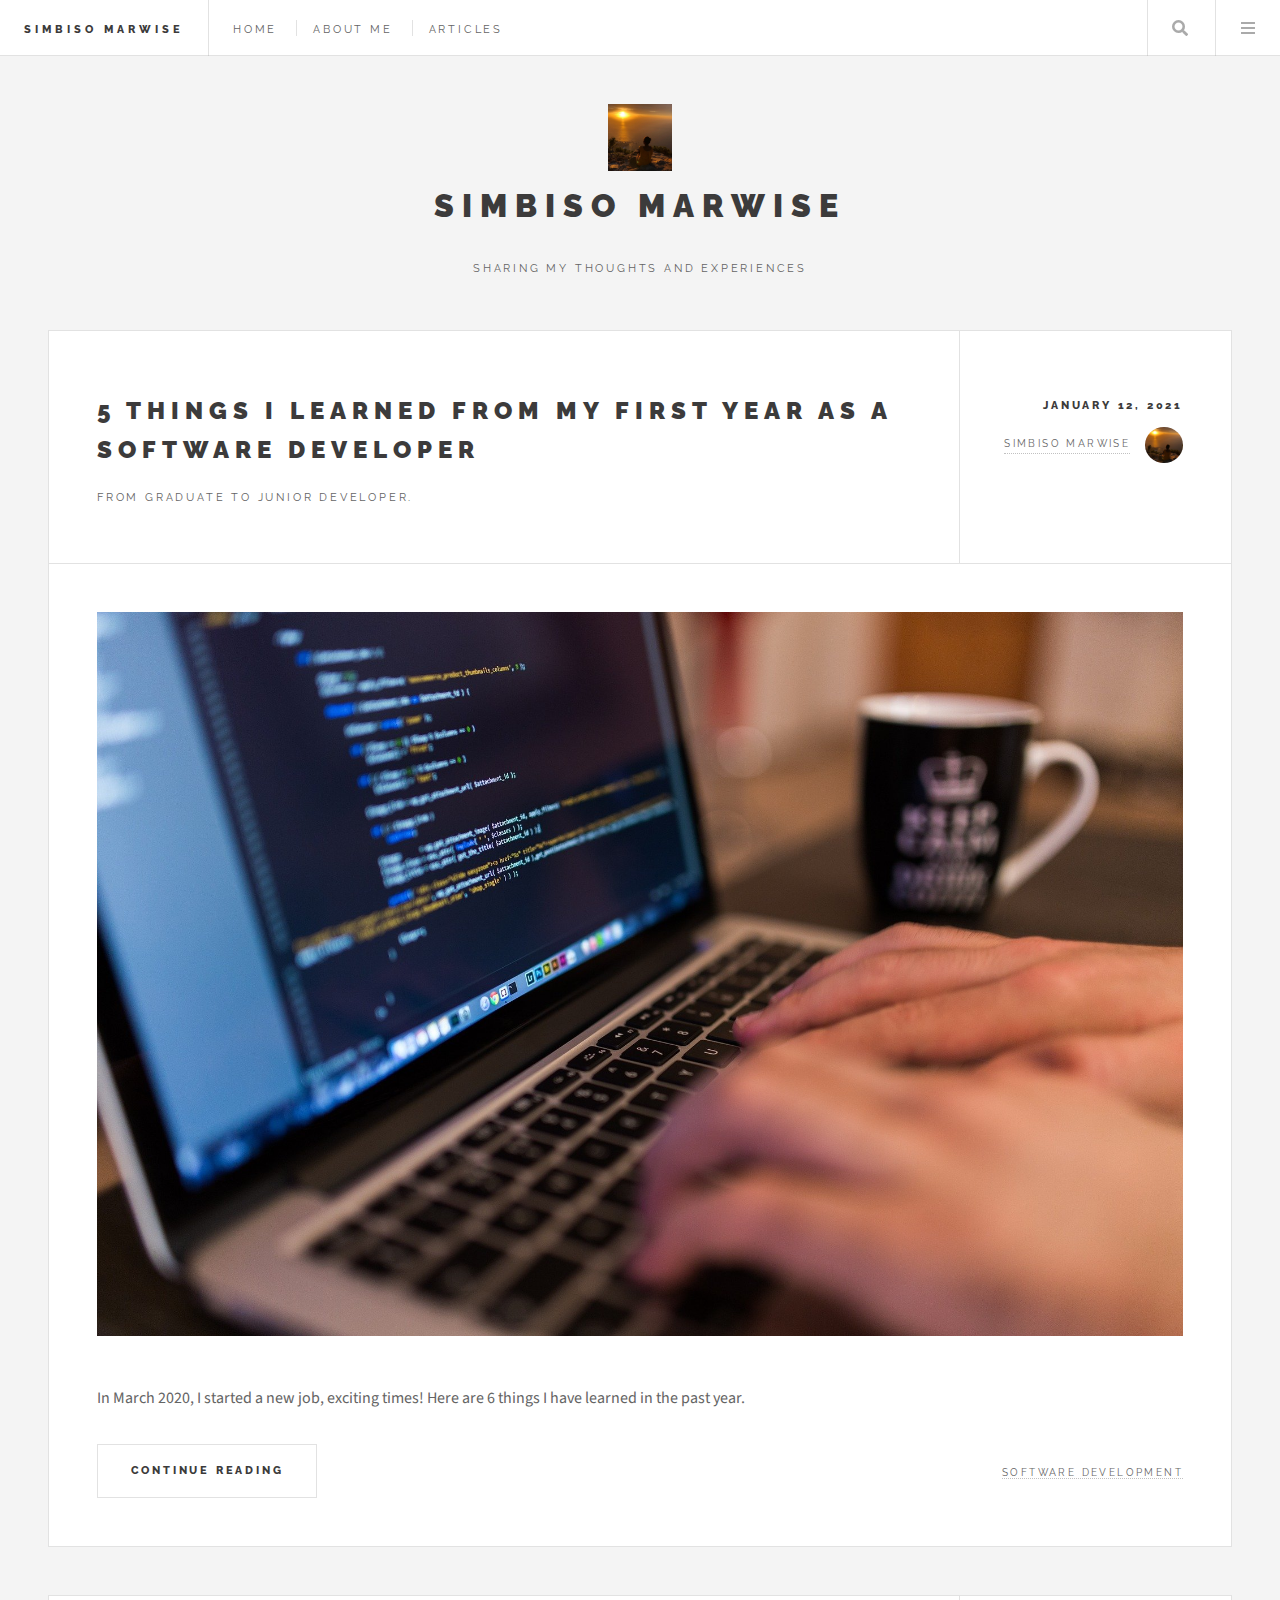
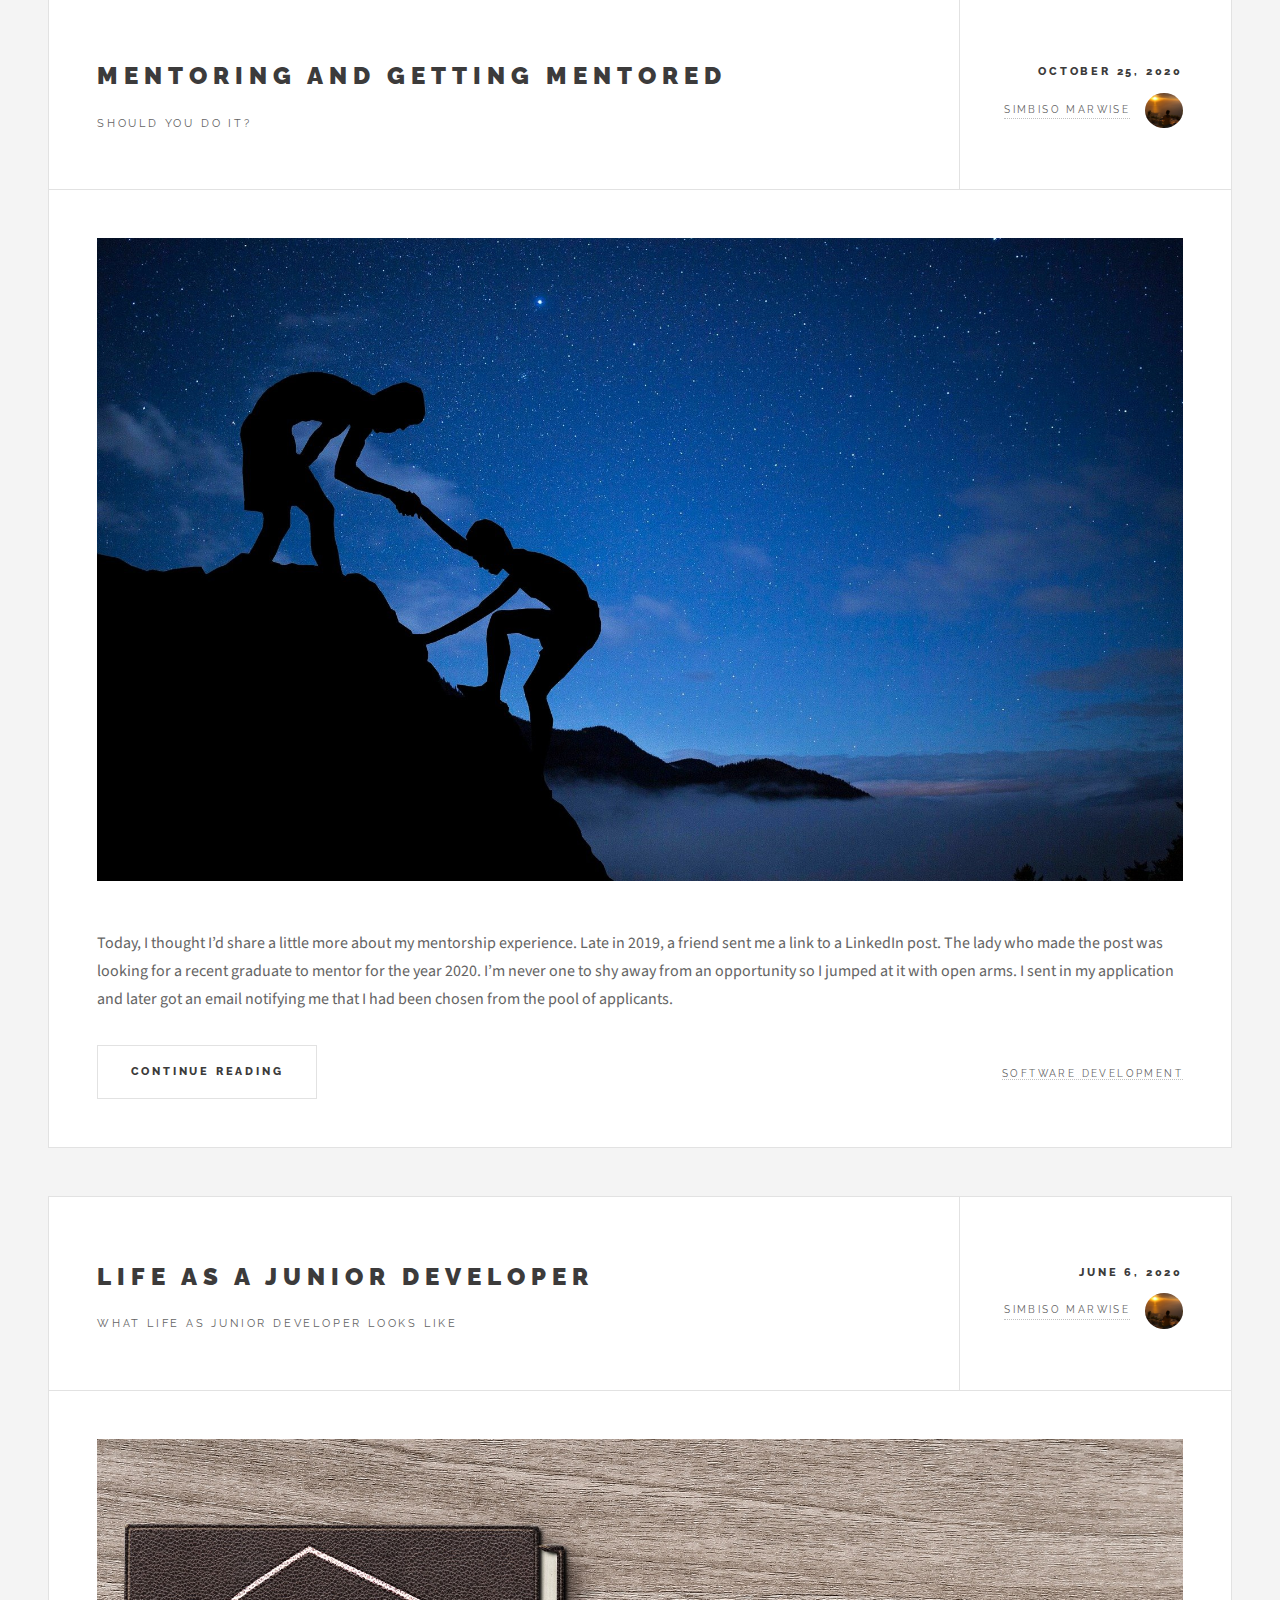
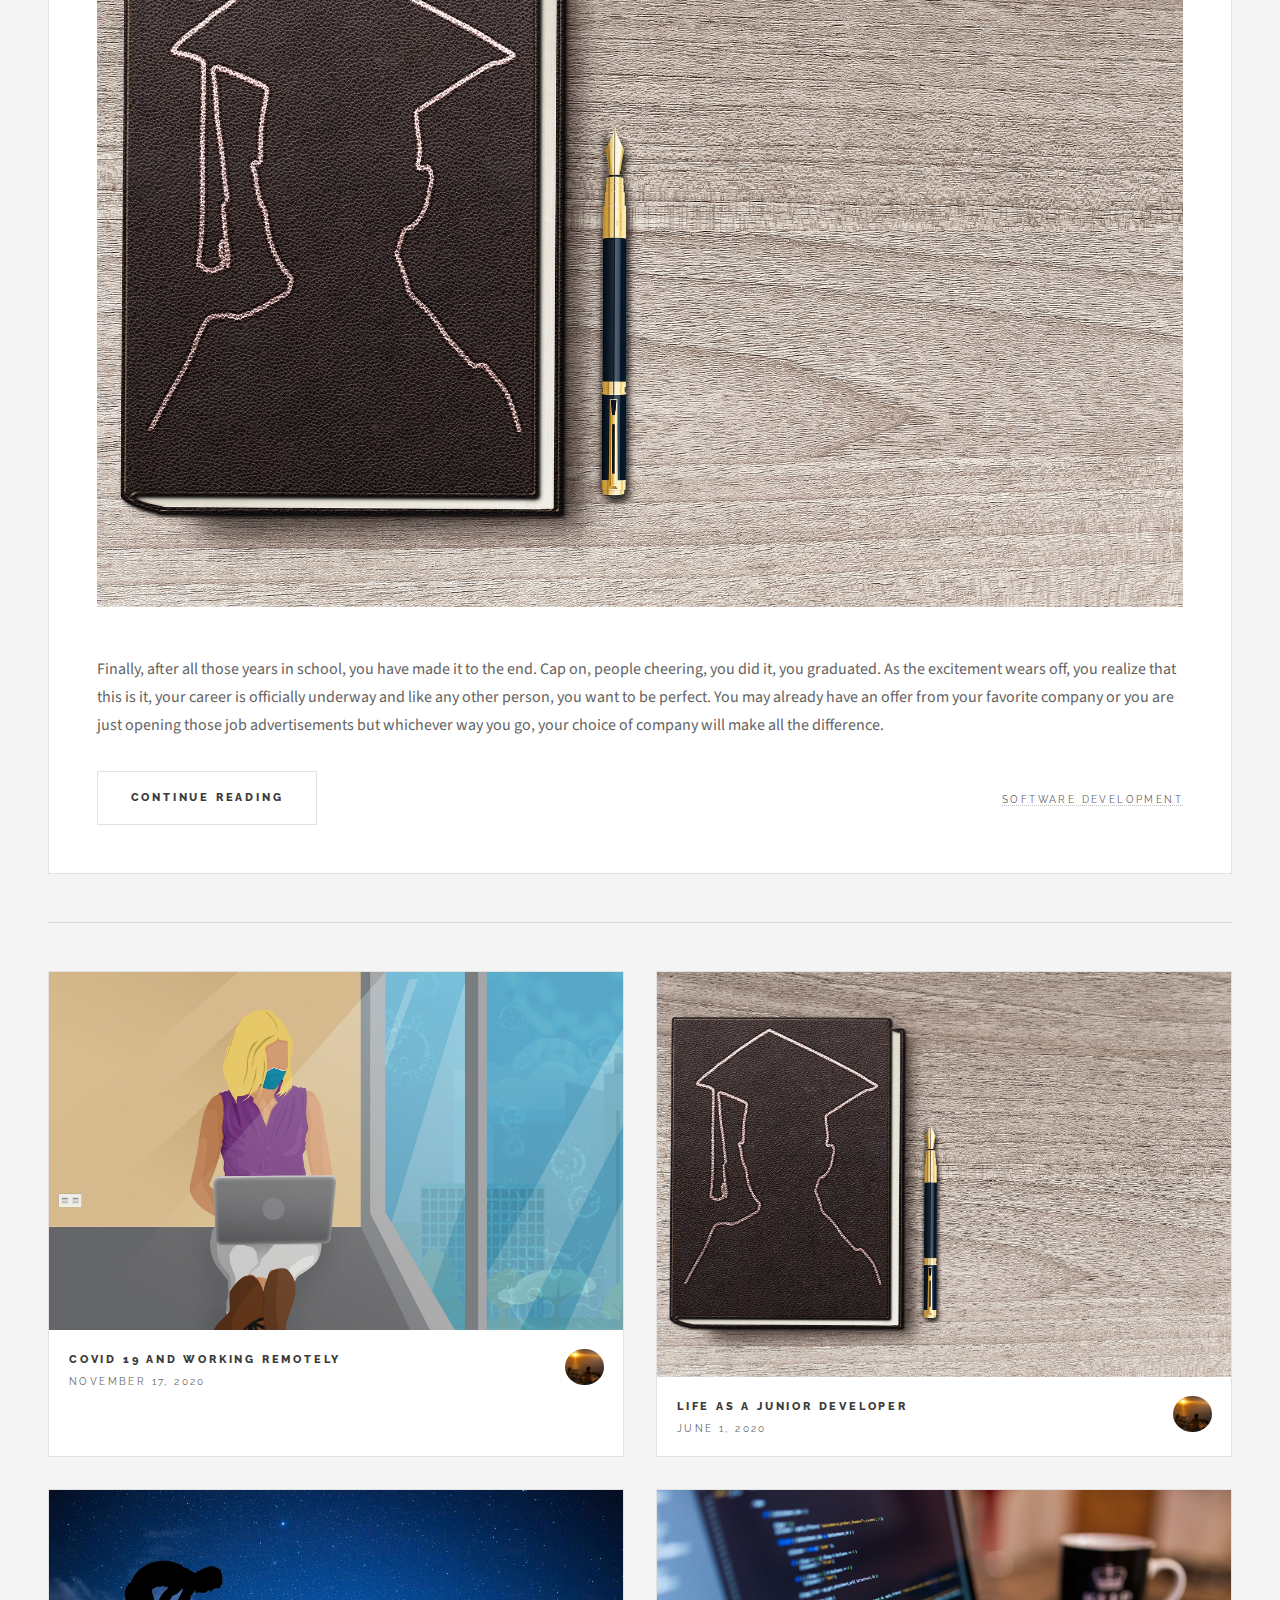
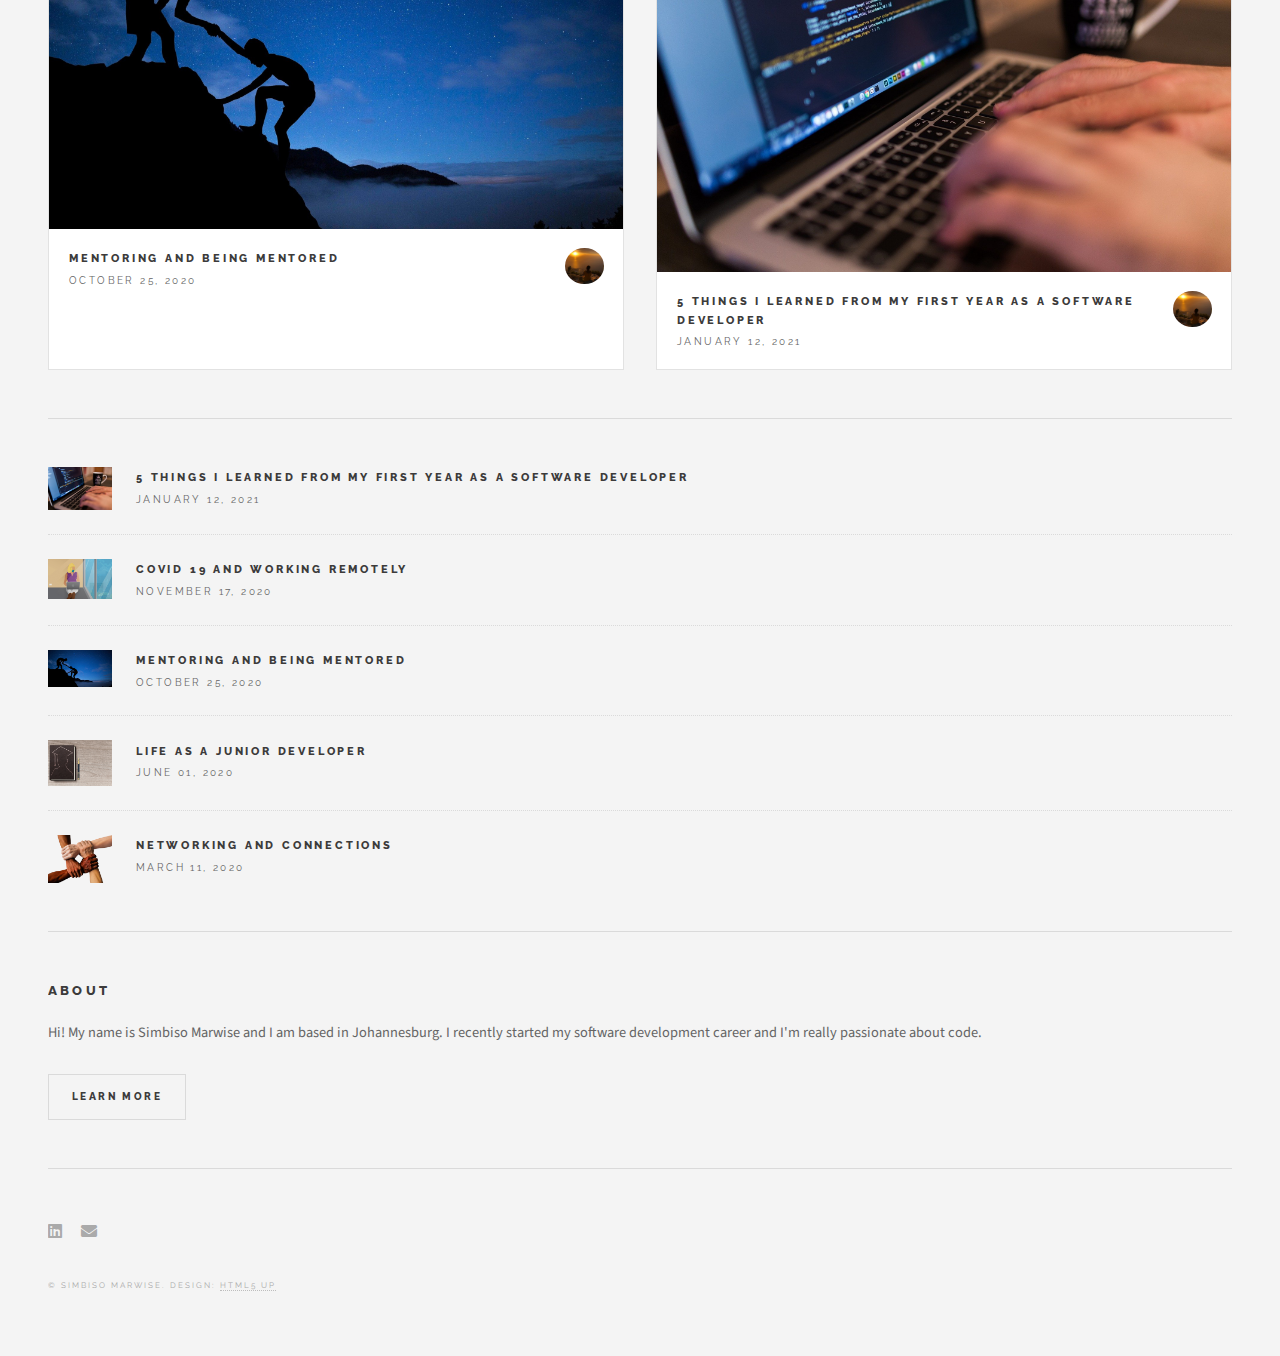
==== commit 06f12d76: "fixed about me section" ====
--- a/index.html
+++ b/index.html
@@ -69,9 +69,9 @@
 										<li><a href="20210112.html" class="button large">Continue Reading</a></li>
 									</ul>
 									<ul class="stats">
-										<li><a href="#">General</a></li>
-										<li><a href="#" class="icon solid fa-heart">28</a></li>
-										<li><a href="#" class="icon solid fa-comment">128</a></li>
+										<li><a href="#">Software Development</a></li>
+										<!-- <li><a href="#" class="icon solid fa-heart">28</a></li>
+										<li><a href="#" class="icon solid fa-comment">128</a></li> -->
 									</ul>
 								</footer>
 							</article>
@@ -95,9 +95,9 @@
 										<li><a href="20201025.html" class="button large">Continue Reading</a></li>
 									</ul>
 									<ul class="stats">
-										<li><a href="#">General</a></li>
-										<li><a href="#" class="icon solid fa-heart">28</a></li>
-										<li><a href="#" class="icon solid fa-comment">128</a></li>
+										<li><a href="#">Software Development</a></li>
+										<!-- <li><a href="#" class="icon solid fa-heart">28</a></li>
+										<li><a href="#" class="icon solid fa-comment">128</a></li> -->
 									</ul>
 								</footer>
 							</article>
@@ -121,9 +121,9 @@
 										<li><a href="20200601.html" class="button large">Continue Reading</a></li>
 									</ul>
 									<ul class="stats">
-										<li><a href="#">General</a></li>
-										<li><a href="#" class="icon solid fa-heart">28</a></li>
-										<li><a href="#" class="icon solid fa-comment">128</a></li>
+										<li><a href="#">Software Development</a></li>
+										<!-- <li><a href="#" class="icon solid fa-heart">28</a></li>
+										<li><a href="#" class="icon solid fa-comment">128</a></li> -->
 									</ul>
 								</footer>
 							</article>
--- a/assets/css/main.css
+++ b/assets/css/main.css
@@ -3415,7 +3415,7 @@
 	#intro .logo {
 		border-bottom: 0;
 		display: inline-block;
-		margin: 0 0 1em 0;
+		/* margin: 0 0 1em 0; */
 		overflow: hidden;
 		position: relative;
 		width: 4em;
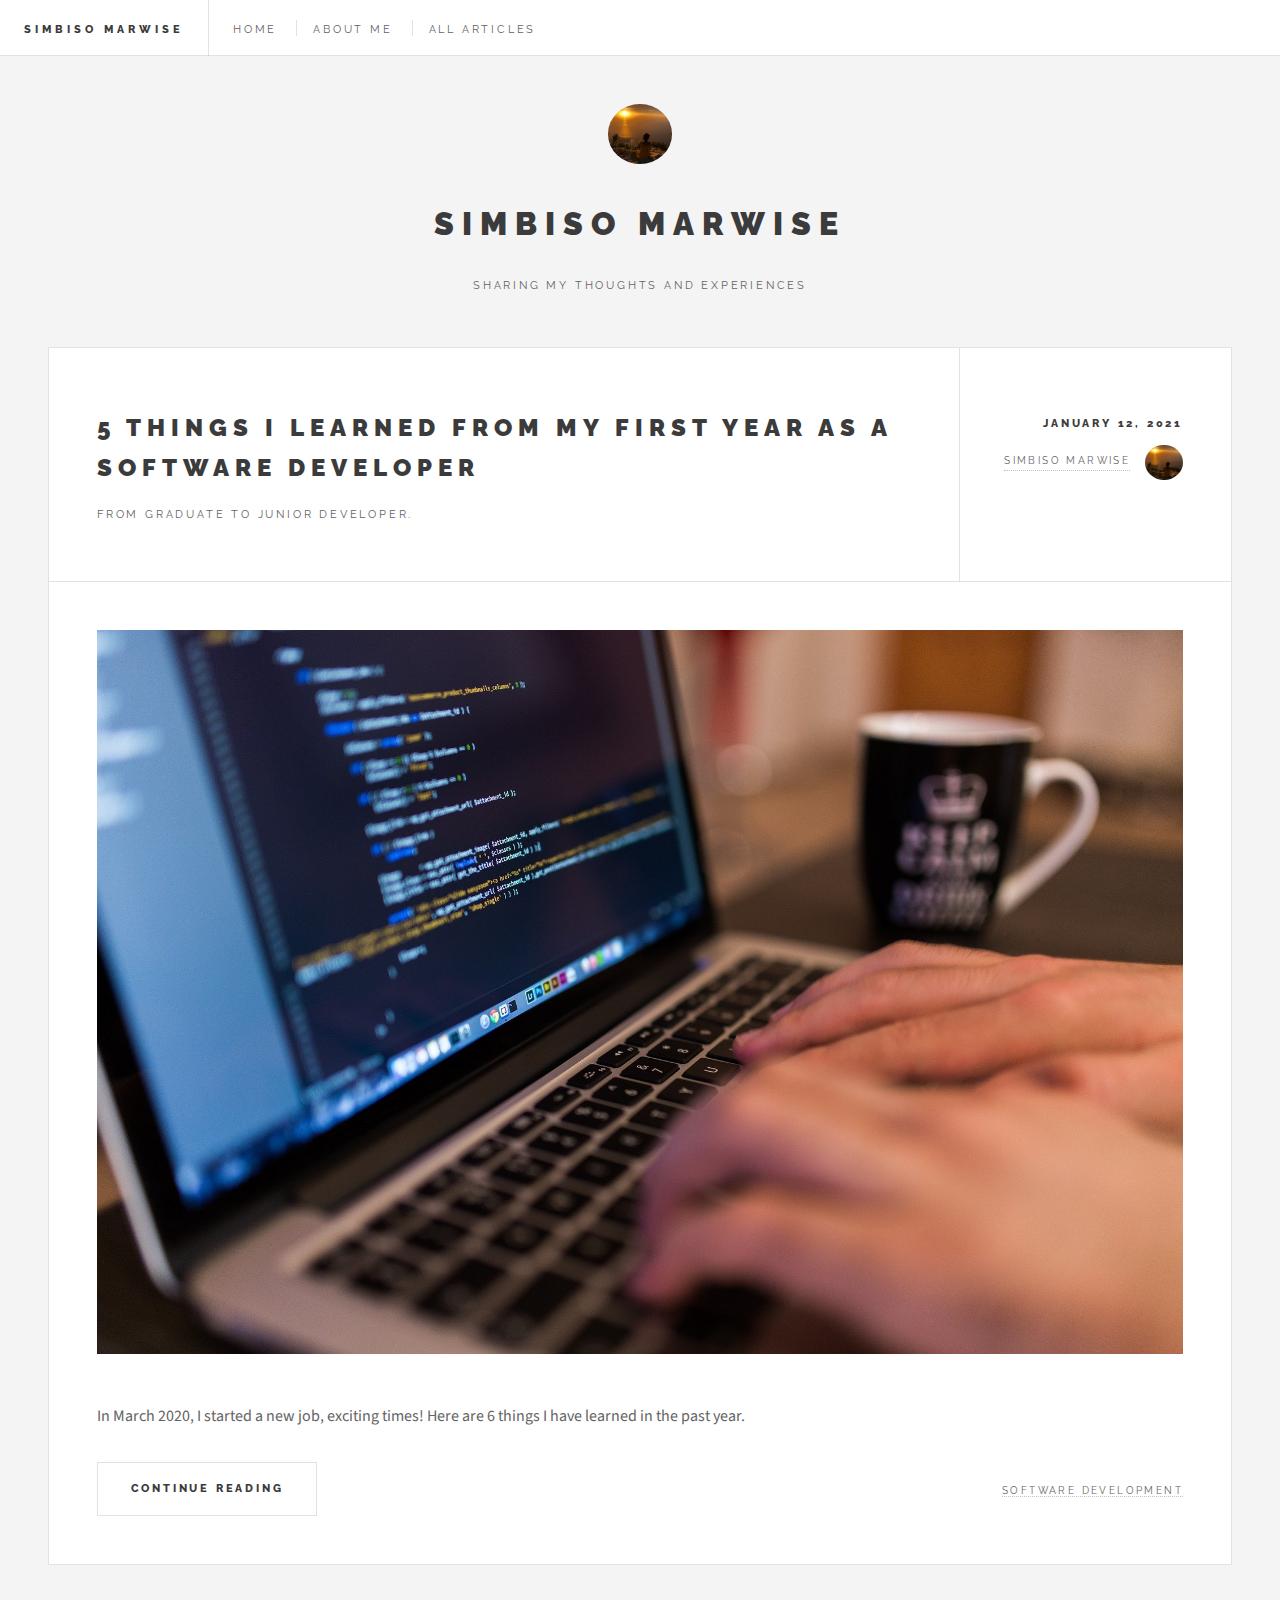
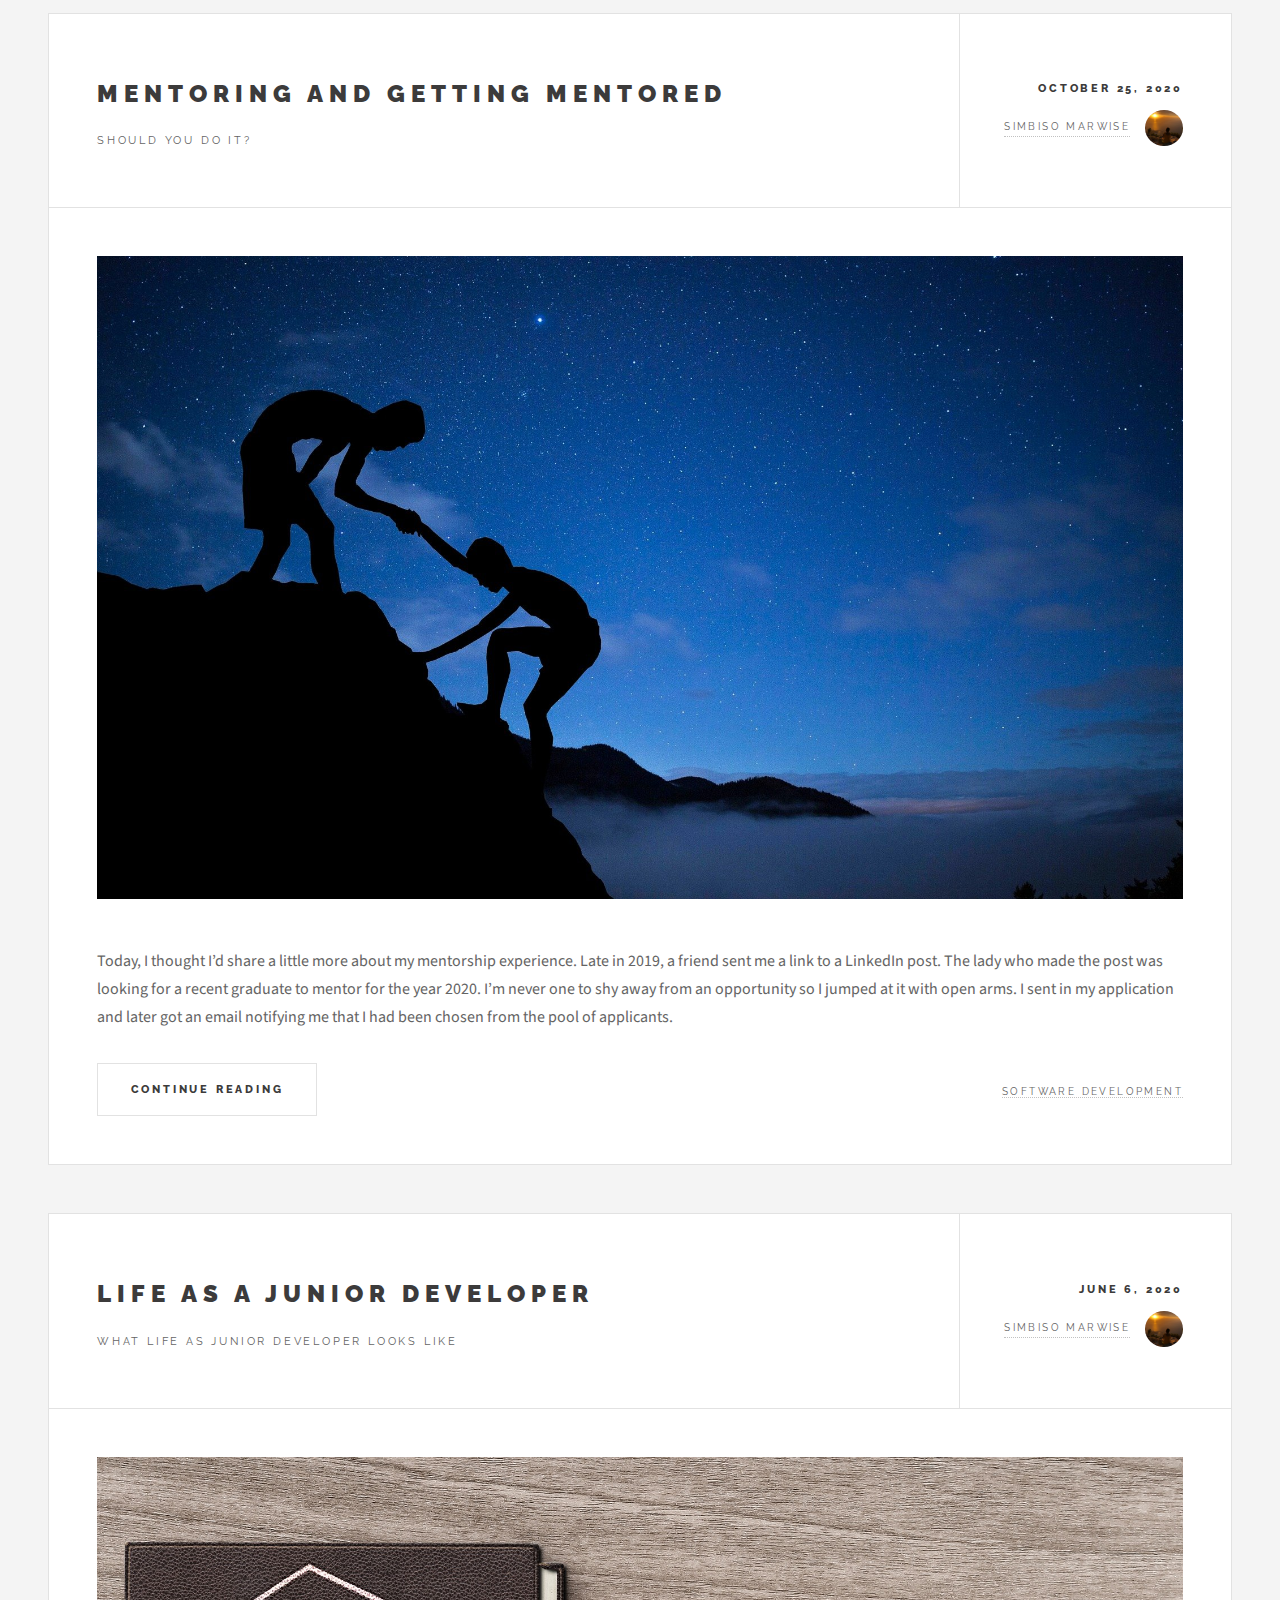
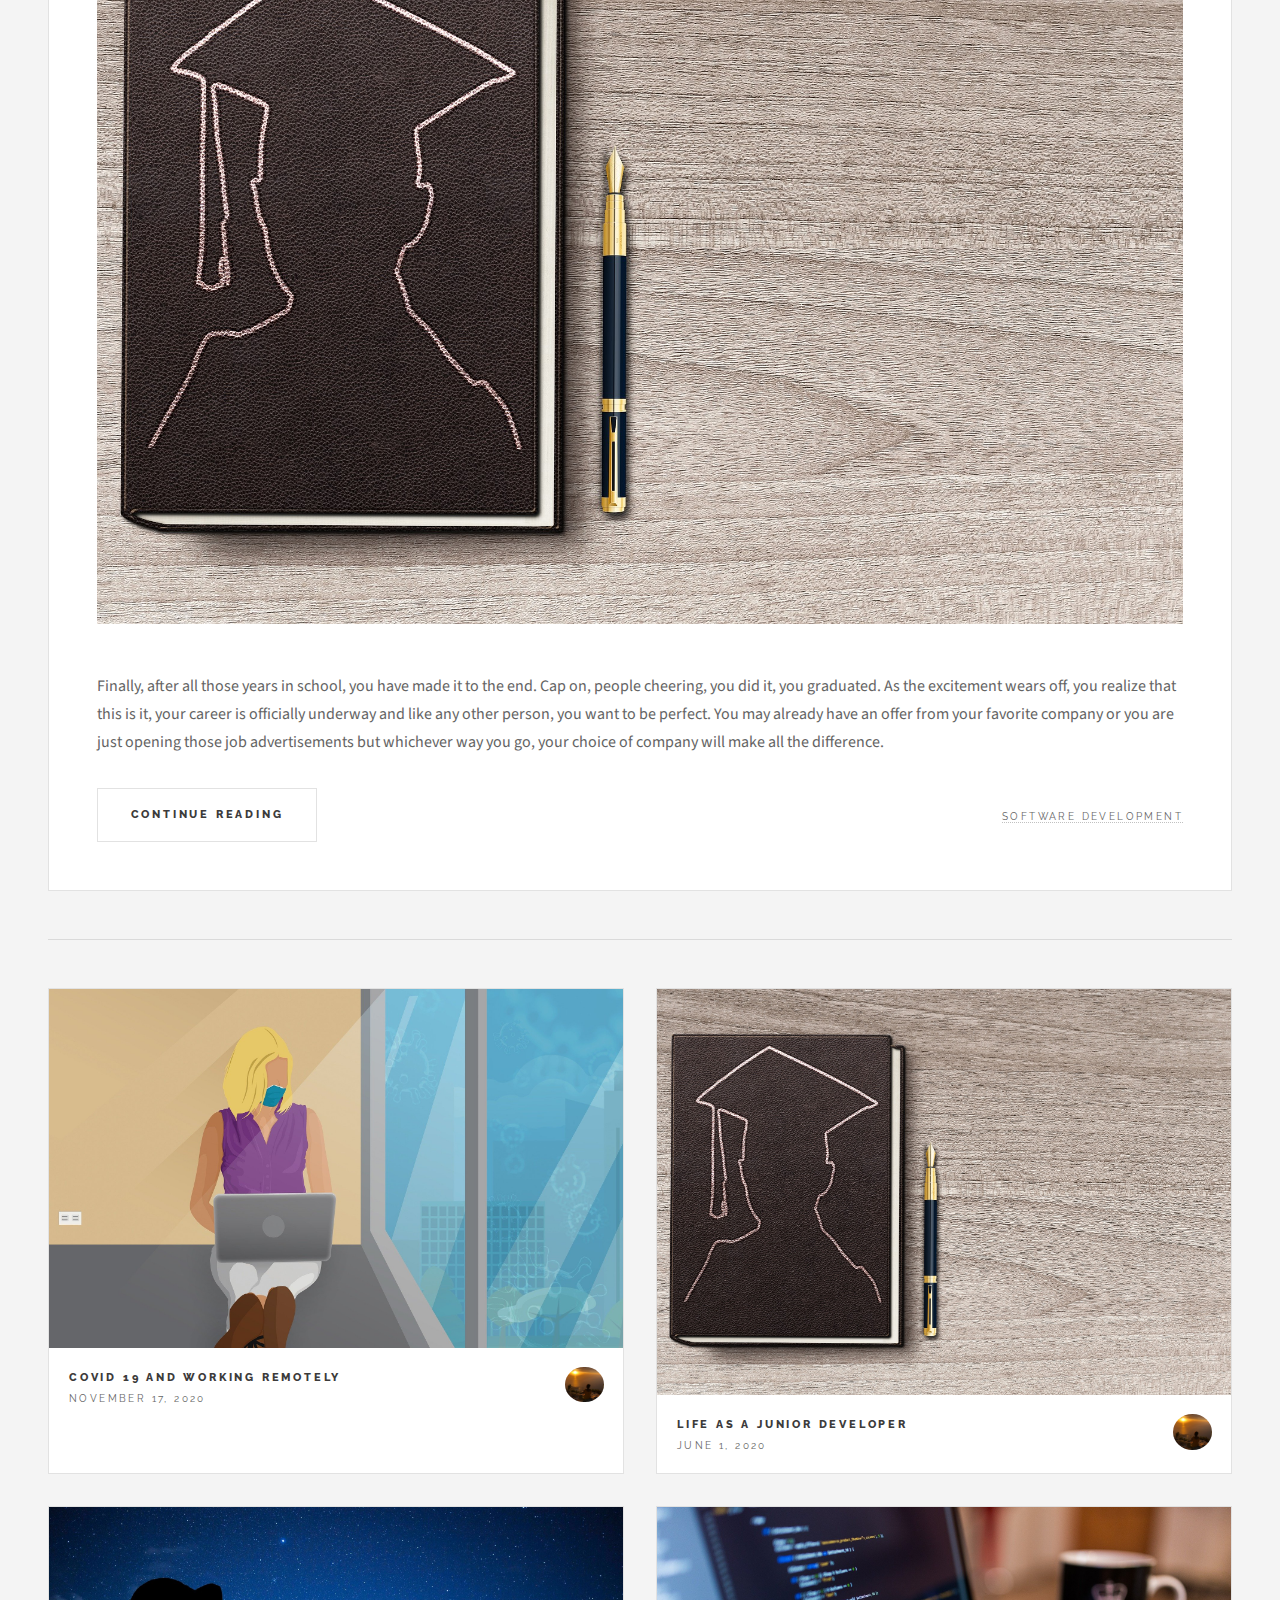
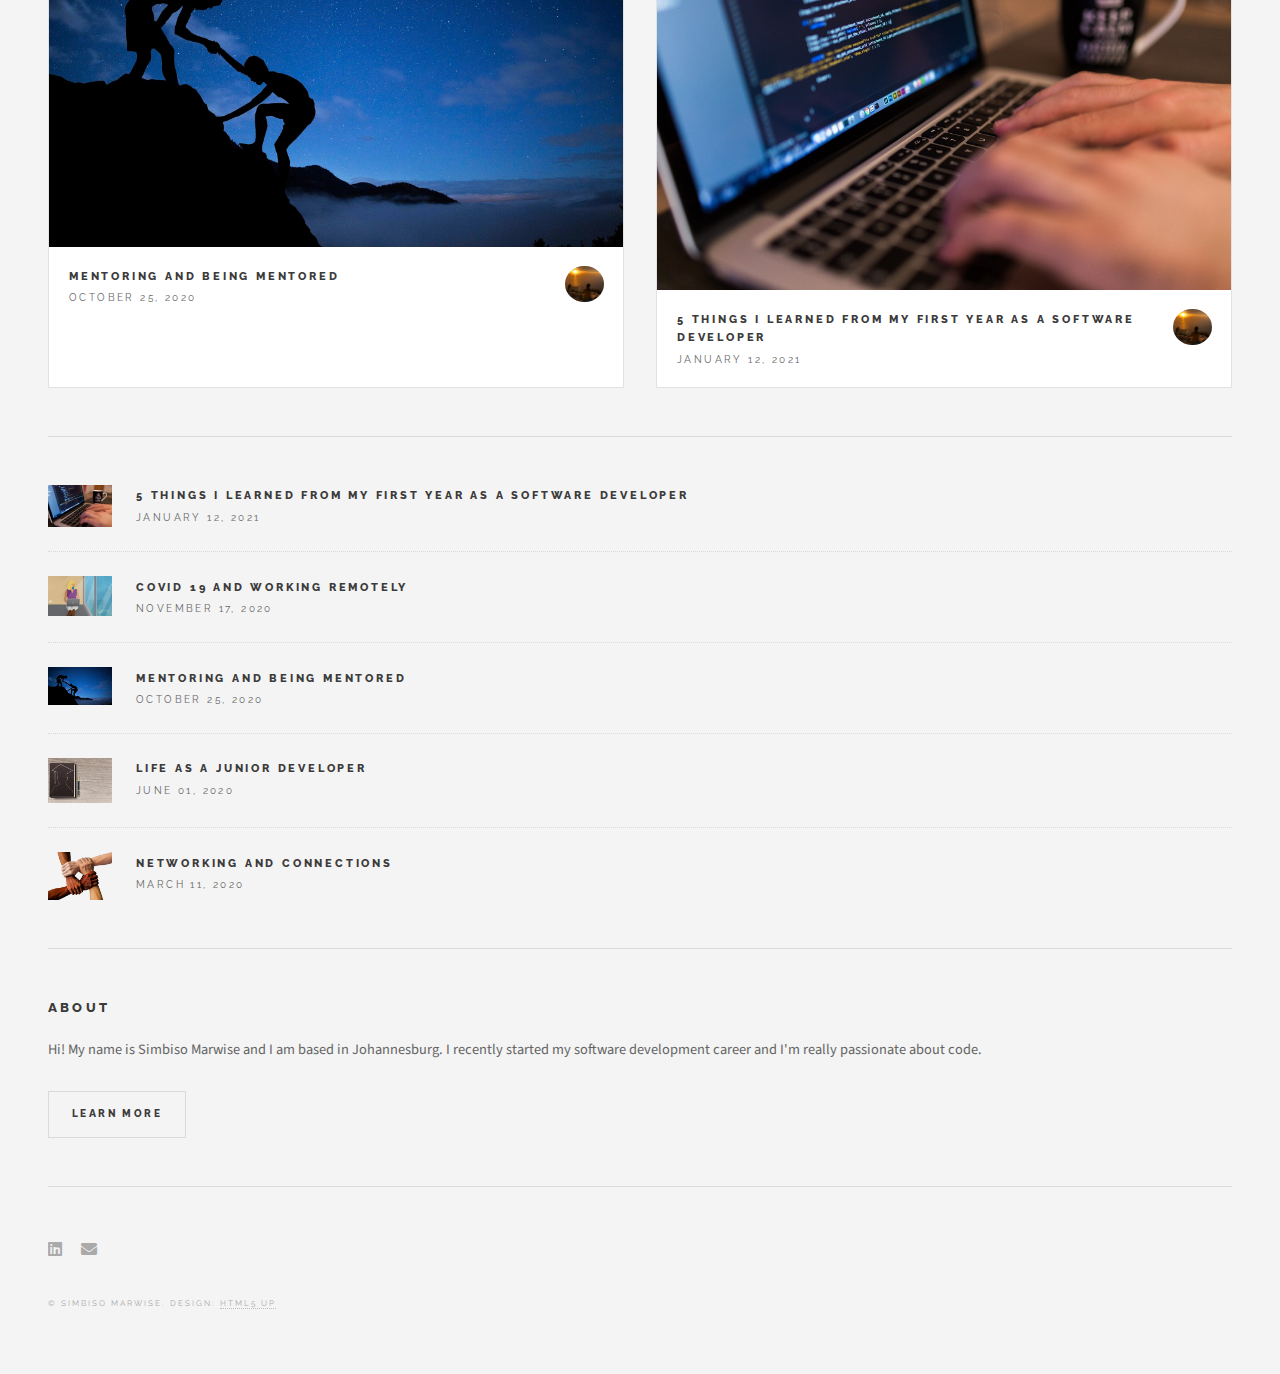
==== commit c69414ee: "removed menu" ====
--- a/index.html
+++ b/index.html
@@ -24,27 +24,12 @@
 							<ul>
 								<li><a href="index.html">Home</a></li>
 								<li><a href="about.html">About Me</a></li>
-								<li><a href="#">Articles</a></li>
+								<li><a href="#allarticles">All Articles</a></li>
 								<!-- <li><a href="#">Tempus</a></li>
 								<li><a href="#">Adipiscing</a></li> -->
 							</ul>
 						</nav>
-						<nav class="main">
-							<ul>
-								<li class="search">
-									<a class="fa-search" href="#search">Search</a>
-									<form id="search" method="get" action="#">
-										<input type="text" name="query" placeholder="Search" />
-									</form>
-								</li>
-								<li class="menu">
-									<a class="fa-bars" href="#menu">Menu</a>
-								</li>
-							</ul>
-						</nav>
 					</header>
-
-				<!-- Menu -->
 
 				<!-- Main -->
 					<div id="main">
@@ -454,7 +439,7 @@
 
 						<!-- Intro -->
 							<section id="intro">
-								<a href="about.html" class="logo"><img src="images/logo.jpg" alt="" /></a>
+								<a href="about.html" class="logo"><img src="images/logo.jpg"/></a>
 								<header>
 									<h2>Simbiso Marwise</h2>
 									<p>Sharing my thoughts and experiences</p>
@@ -508,7 +493,8 @@
 							</section>
 
 						<!-- Posts List -->
-							<section>
+						<a name="allarticles"></a>
+							<section >
 								<ul class="posts">
 									<li>
 										<article>
--- a/assets/css/main.css
+++ b/assets/css/main.css
@@ -3415,7 +3415,7 @@
 	#intro .logo {
 		border-bottom: 0;
 		display: inline-block;
-		/* margin: 0 0 1em 0; */
+		margin: 0 0 1em 0;
 		overflow: hidden;
 		position: relative;
 		width: 4em;
@@ -3436,9 +3436,10 @@
 		}
 
 		#intro .logo img {
-			display: block;
-			margin-left: -0.25em;
-			width: 4.5em;
+			/* display: block; */
+			/* margin-left: 0.25em; */
+			width: 4.0em;
+			border-radius: 50%;
 		}
 
 	#intro header h2 {
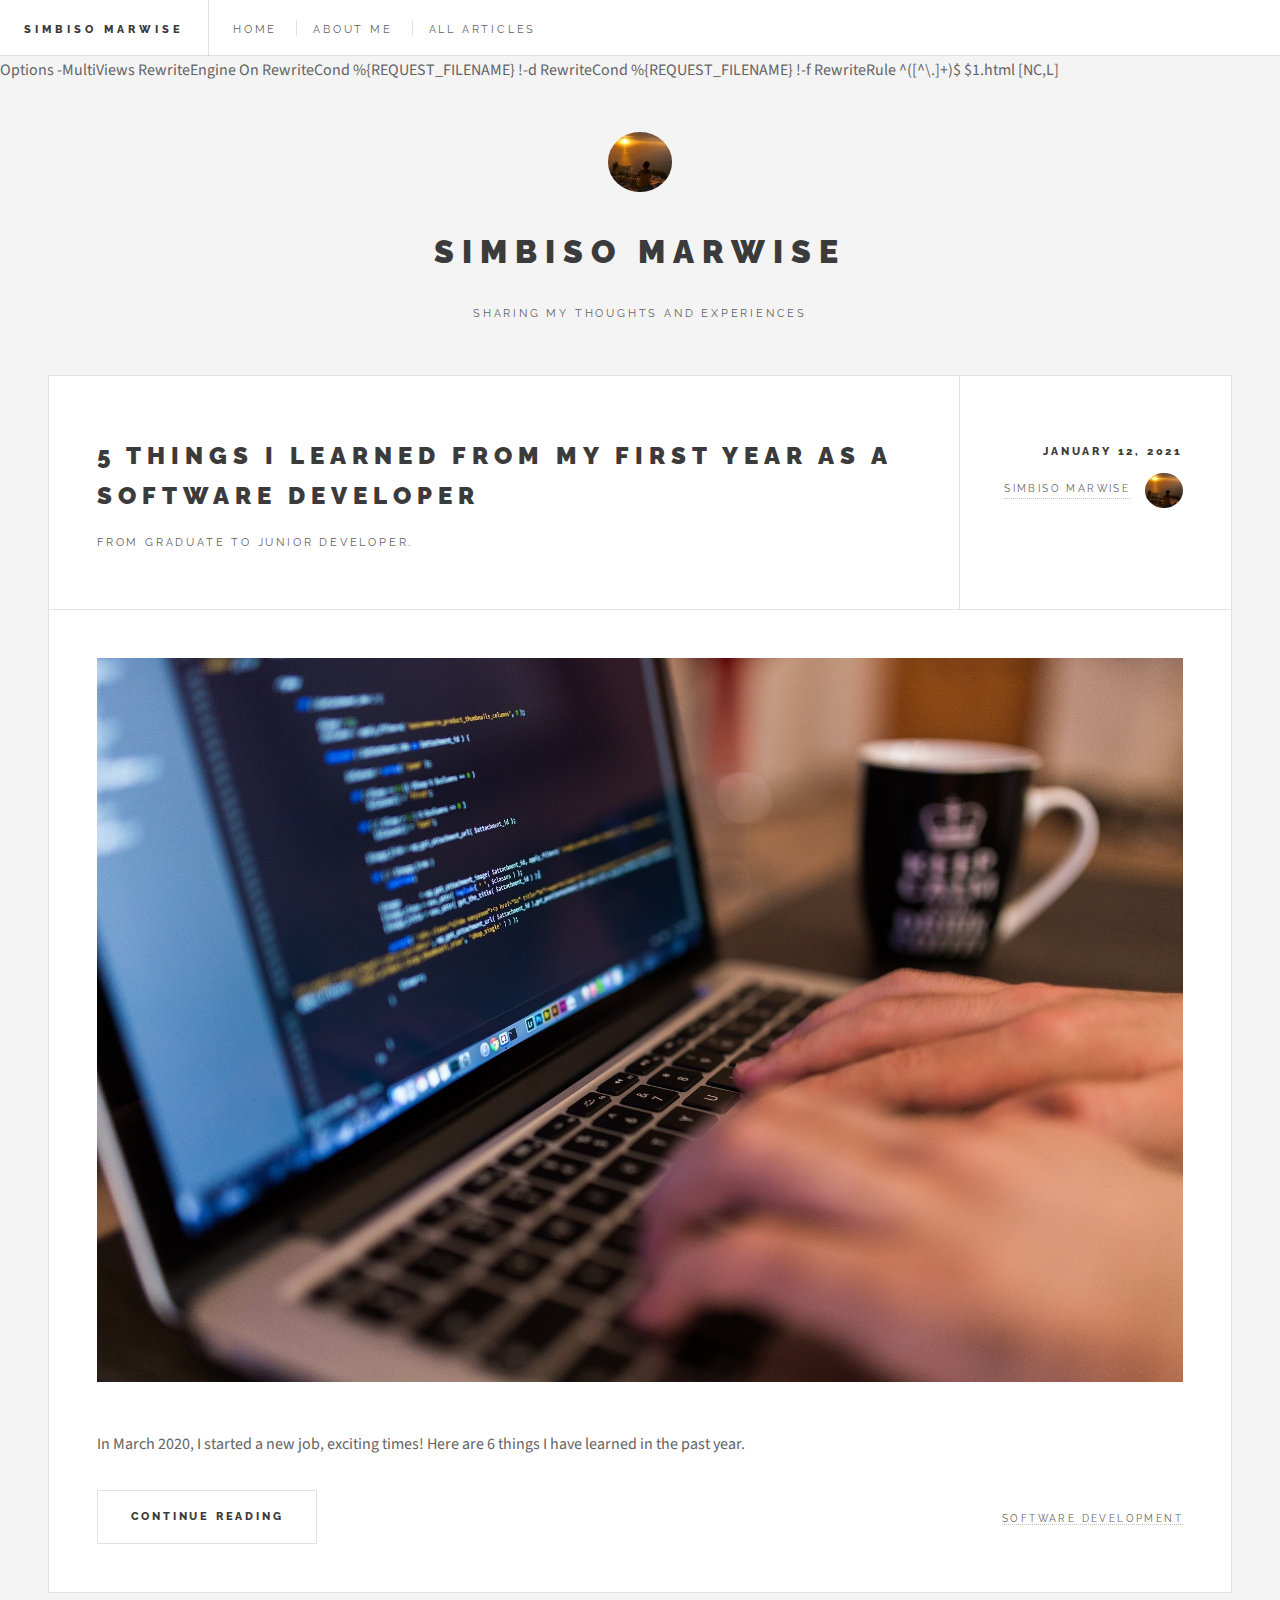
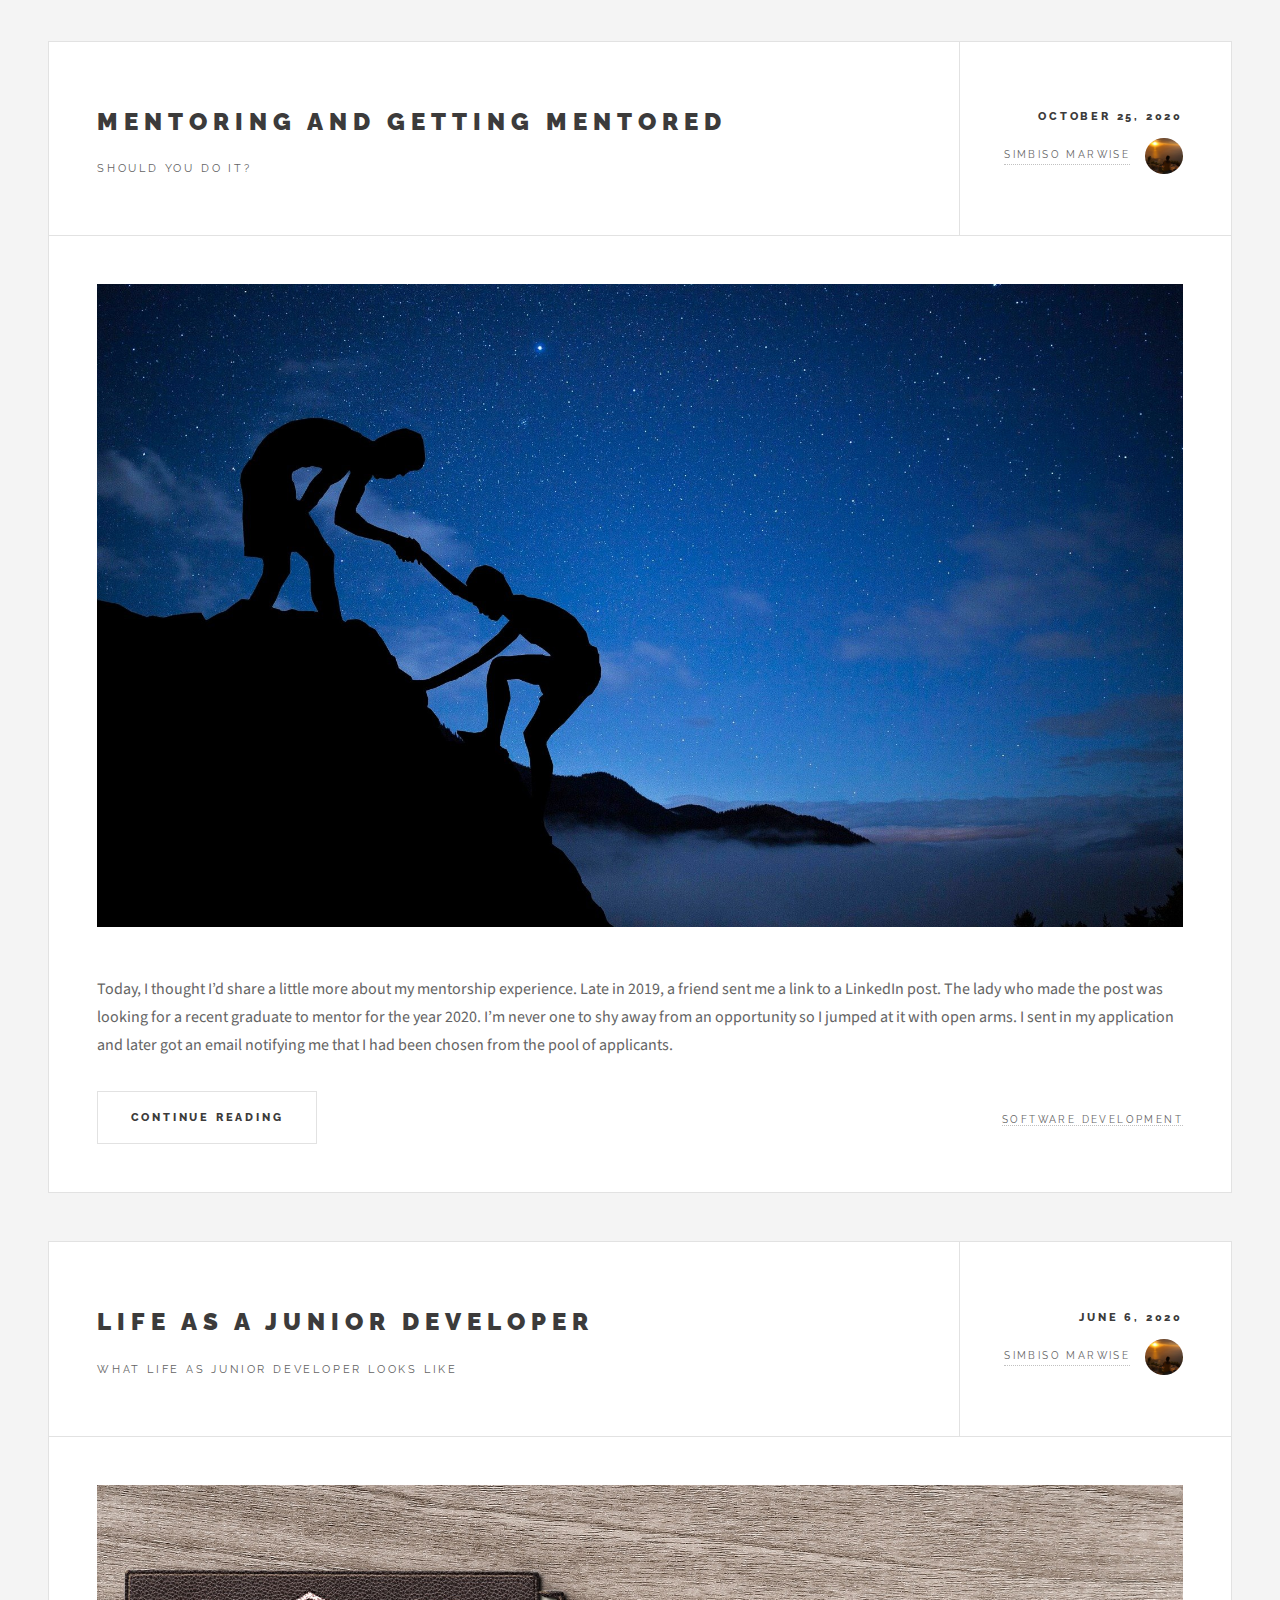
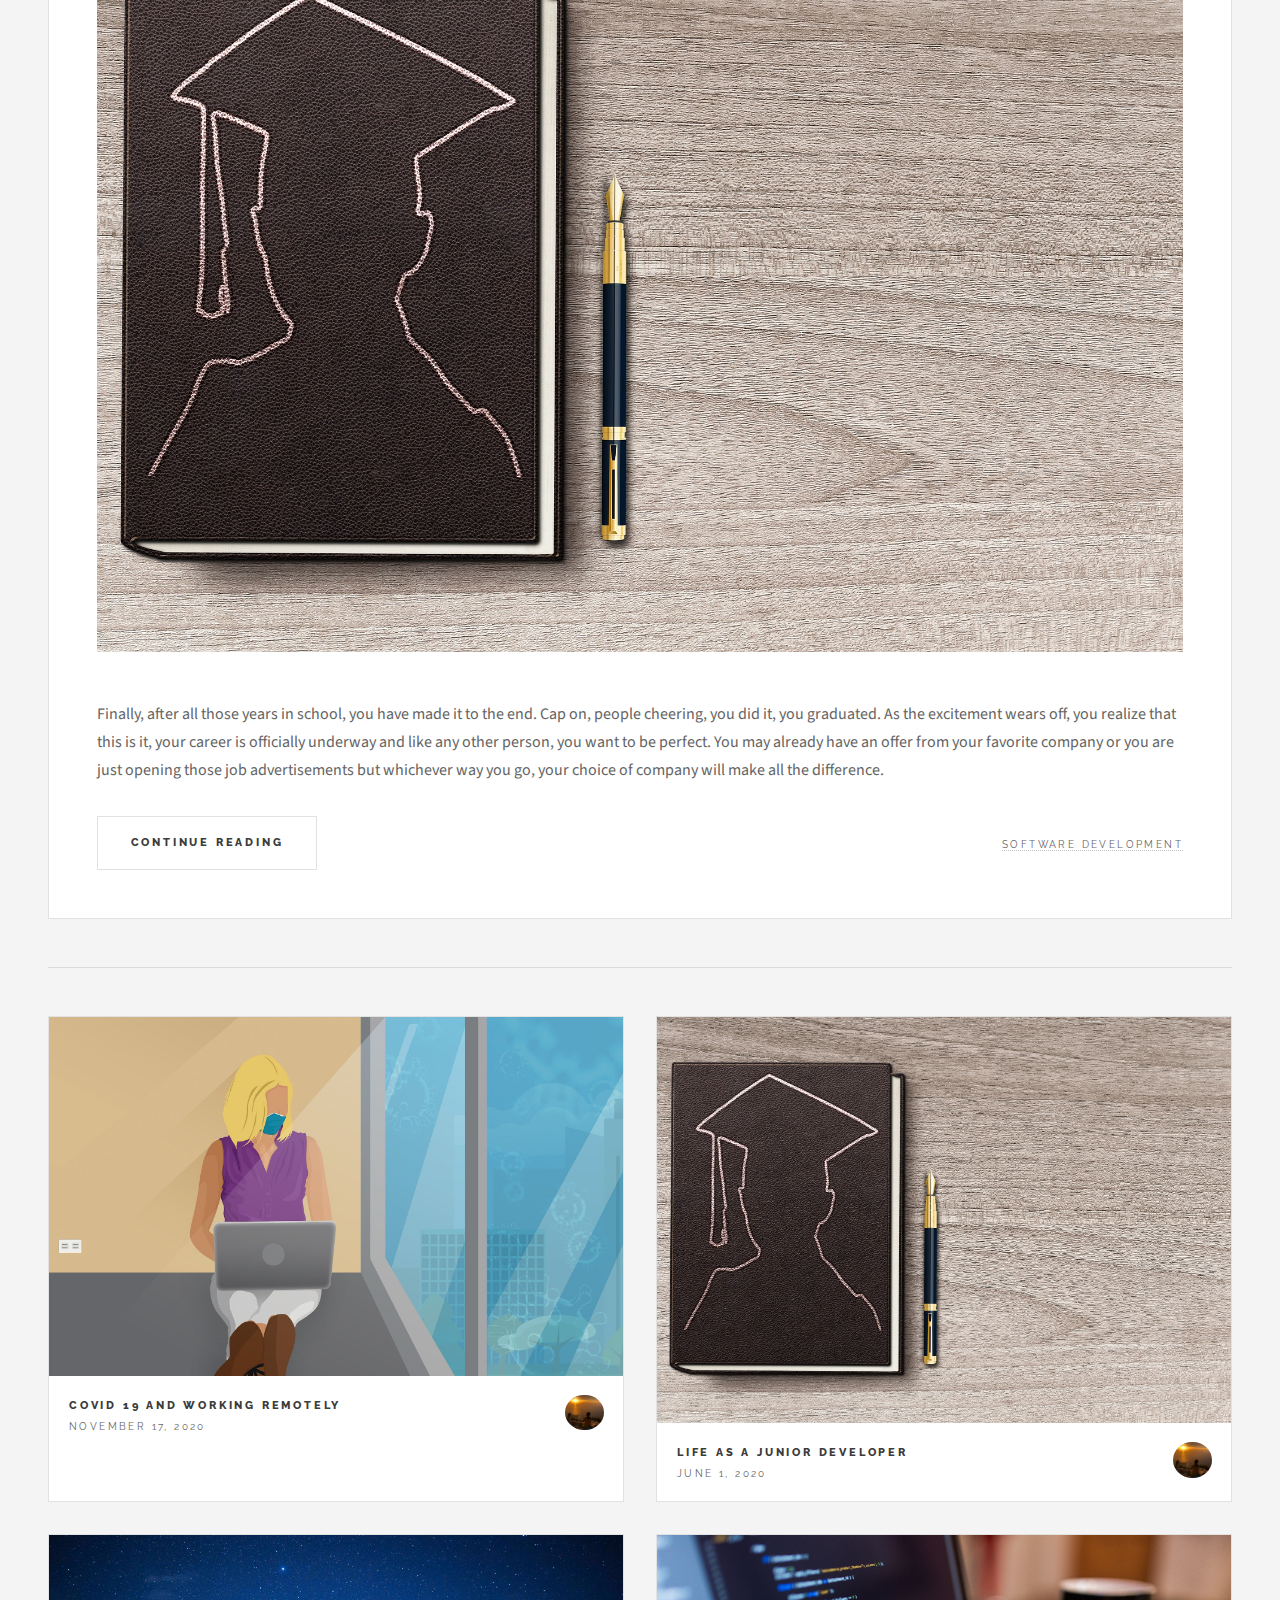
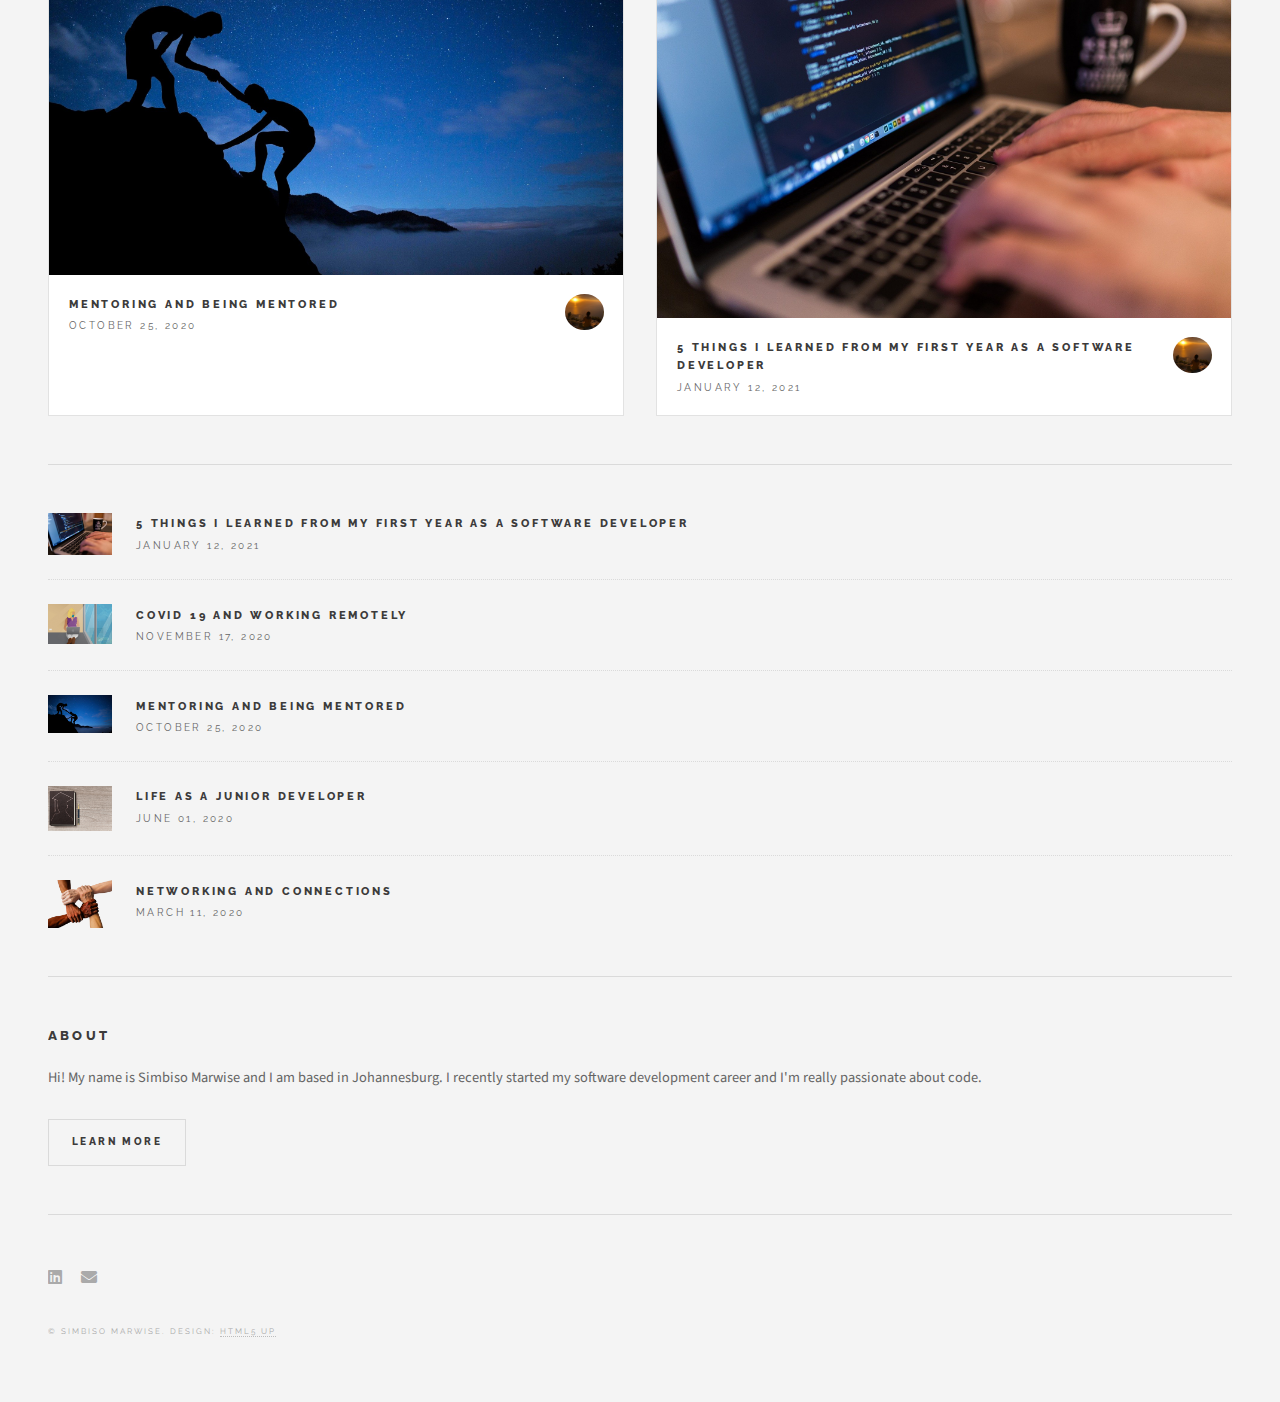
==== commit 4897de3b: "added projects" ====
--- a/index.html
+++ b/index.html
@@ -6,6 +6,14 @@
 	Free for personal and commercial use under the CCA 3.0 license (html5up.net/license)
 -->
 <html>
+	
+    <ifmodule mod_rewrite.c>
+        Options -MultiViews
+        RewriteEngine On
+        RewriteCond %{REQUEST_FILENAME} !-d
+        RewriteCond %{REQUEST_FILENAME} !-f
+        RewriteRule ^([^\.]+)$ $1.html [NC,L]
+     </ifmodule>
 	<head>
 		<title>Simbiso Marwise</title>
 		<meta charset="utf-8" />
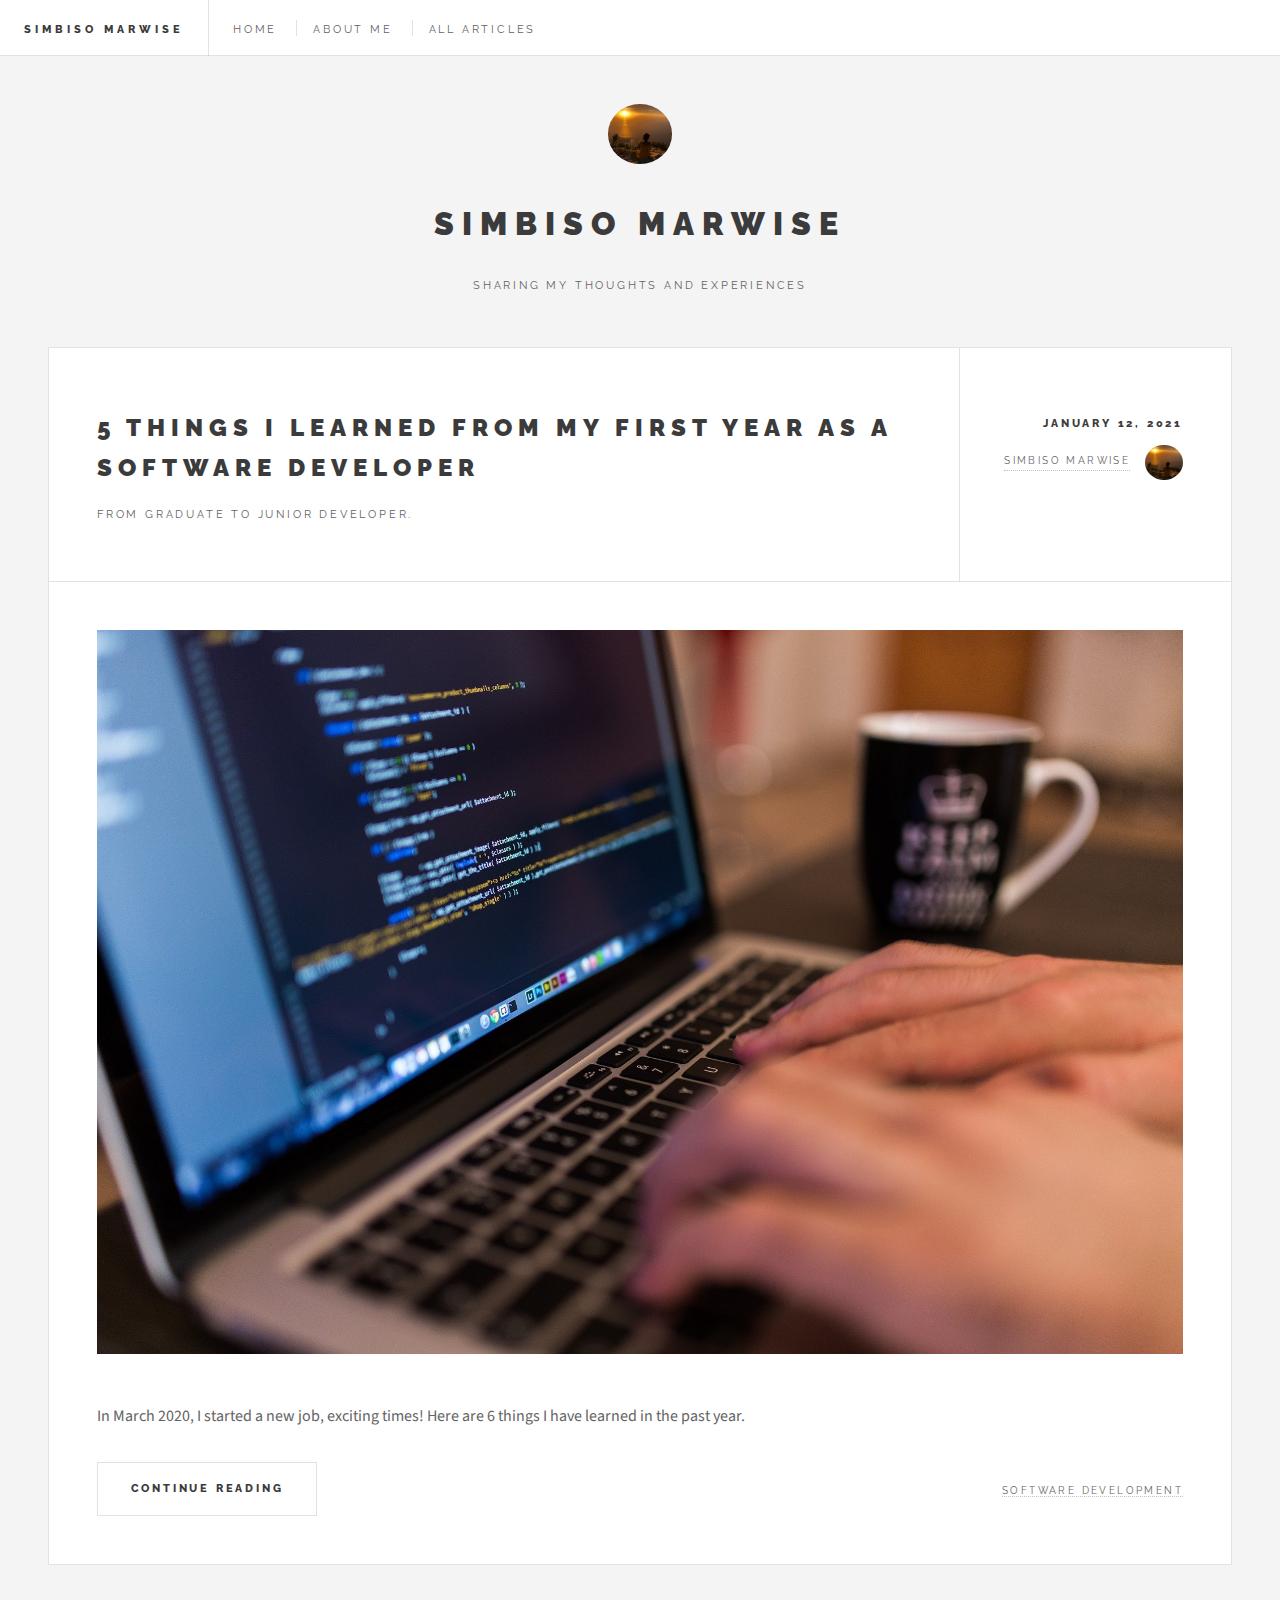
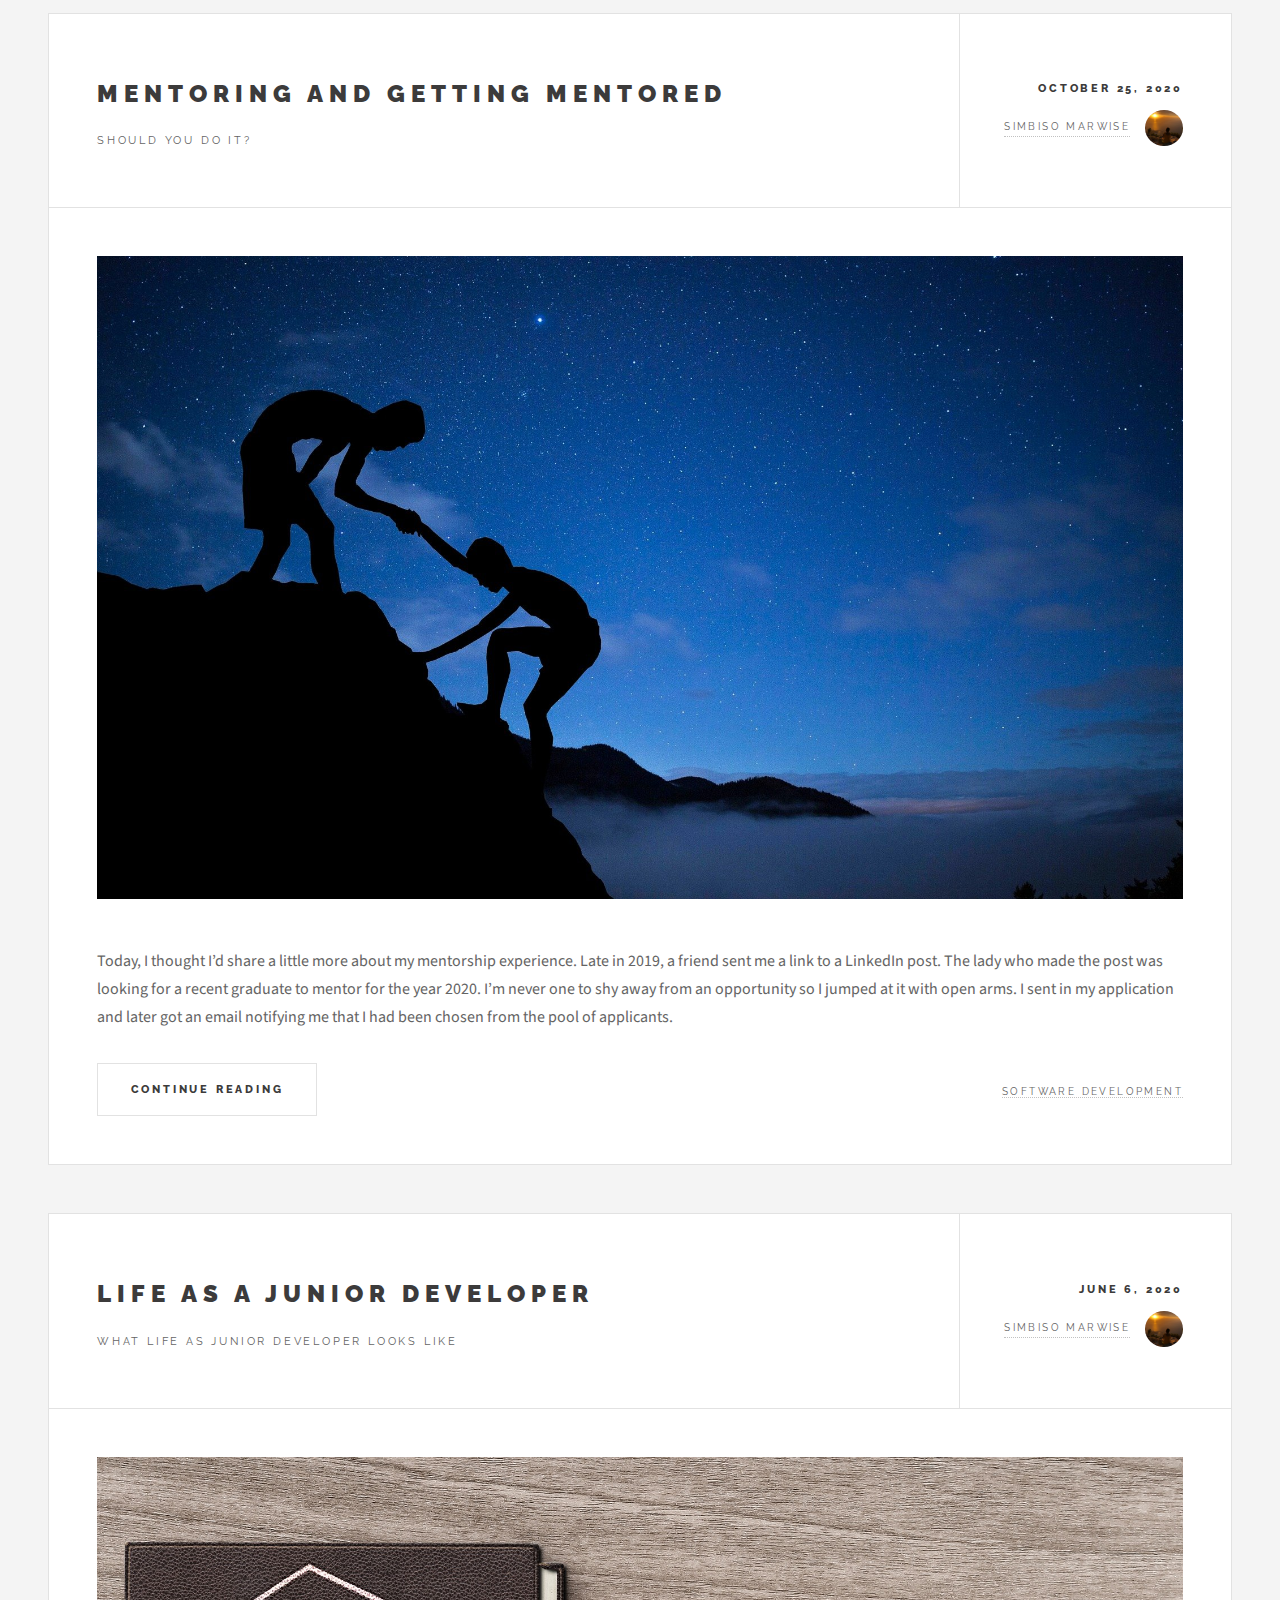
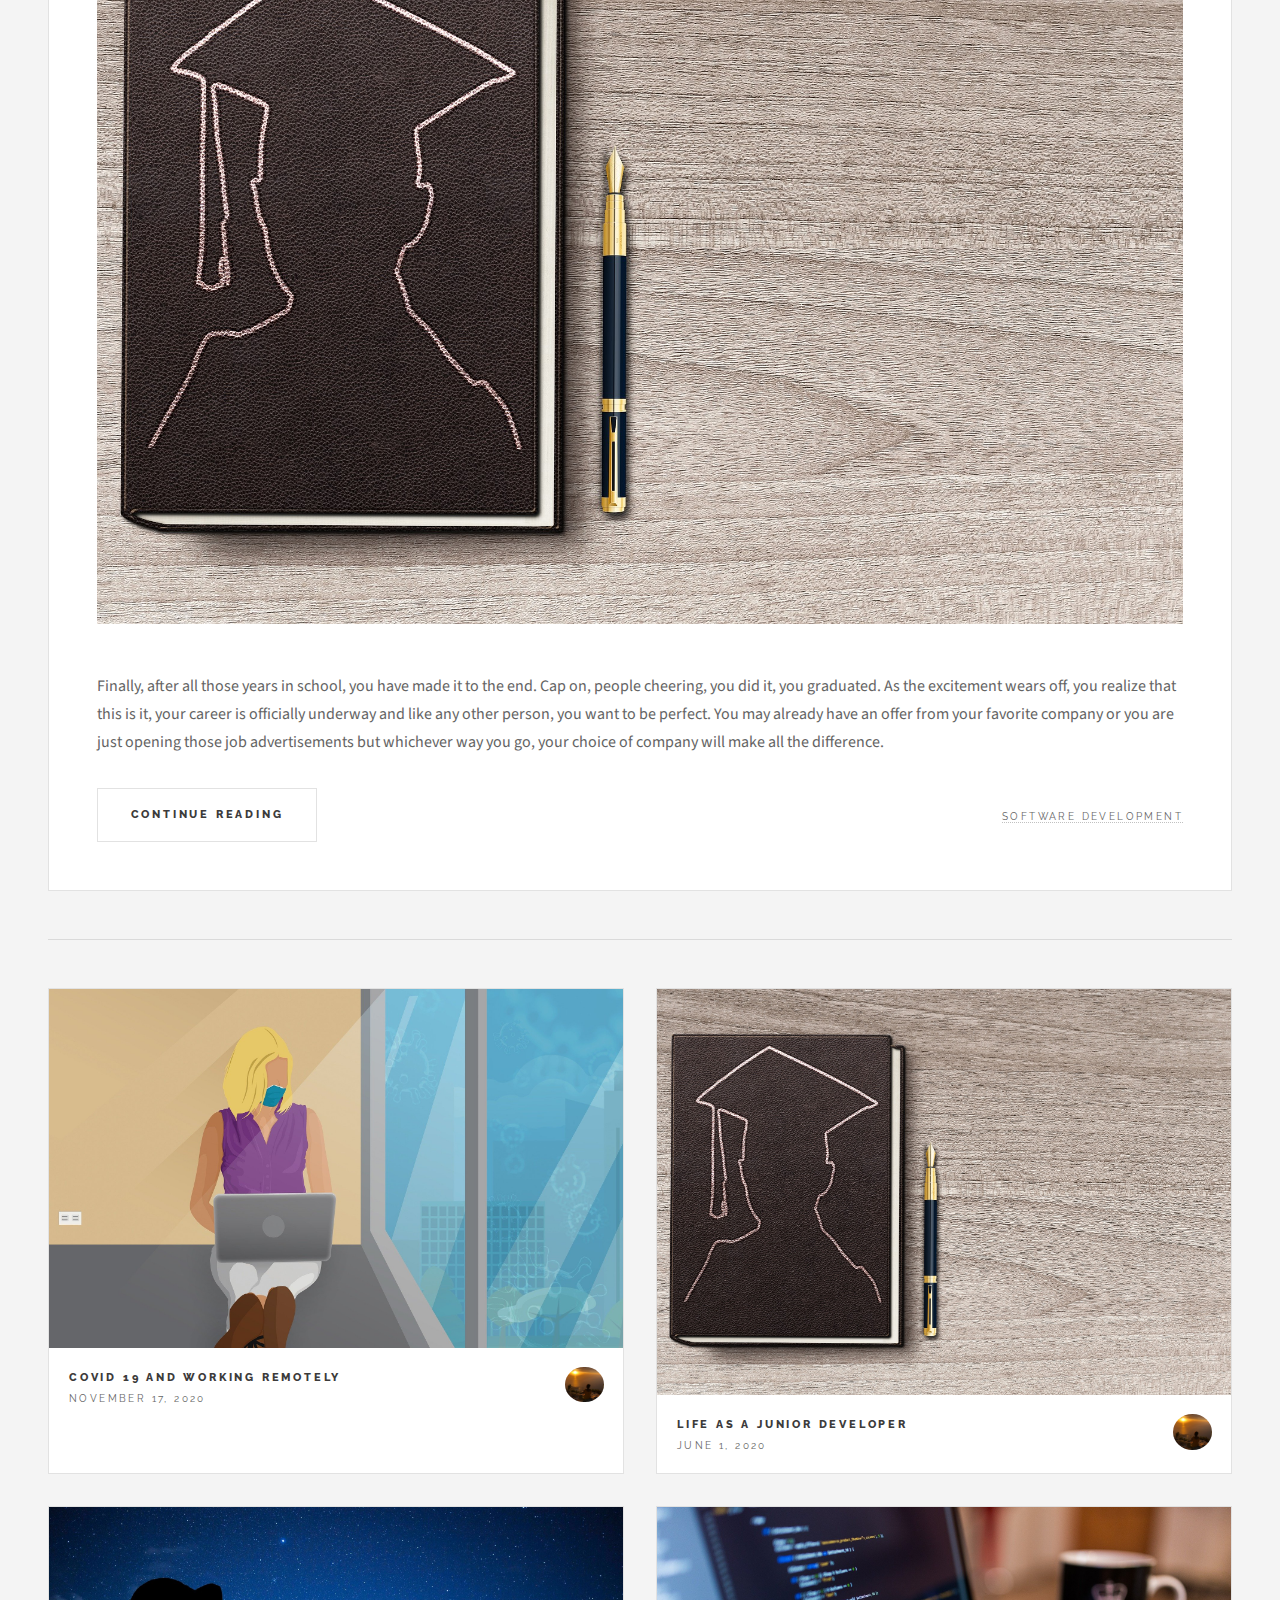
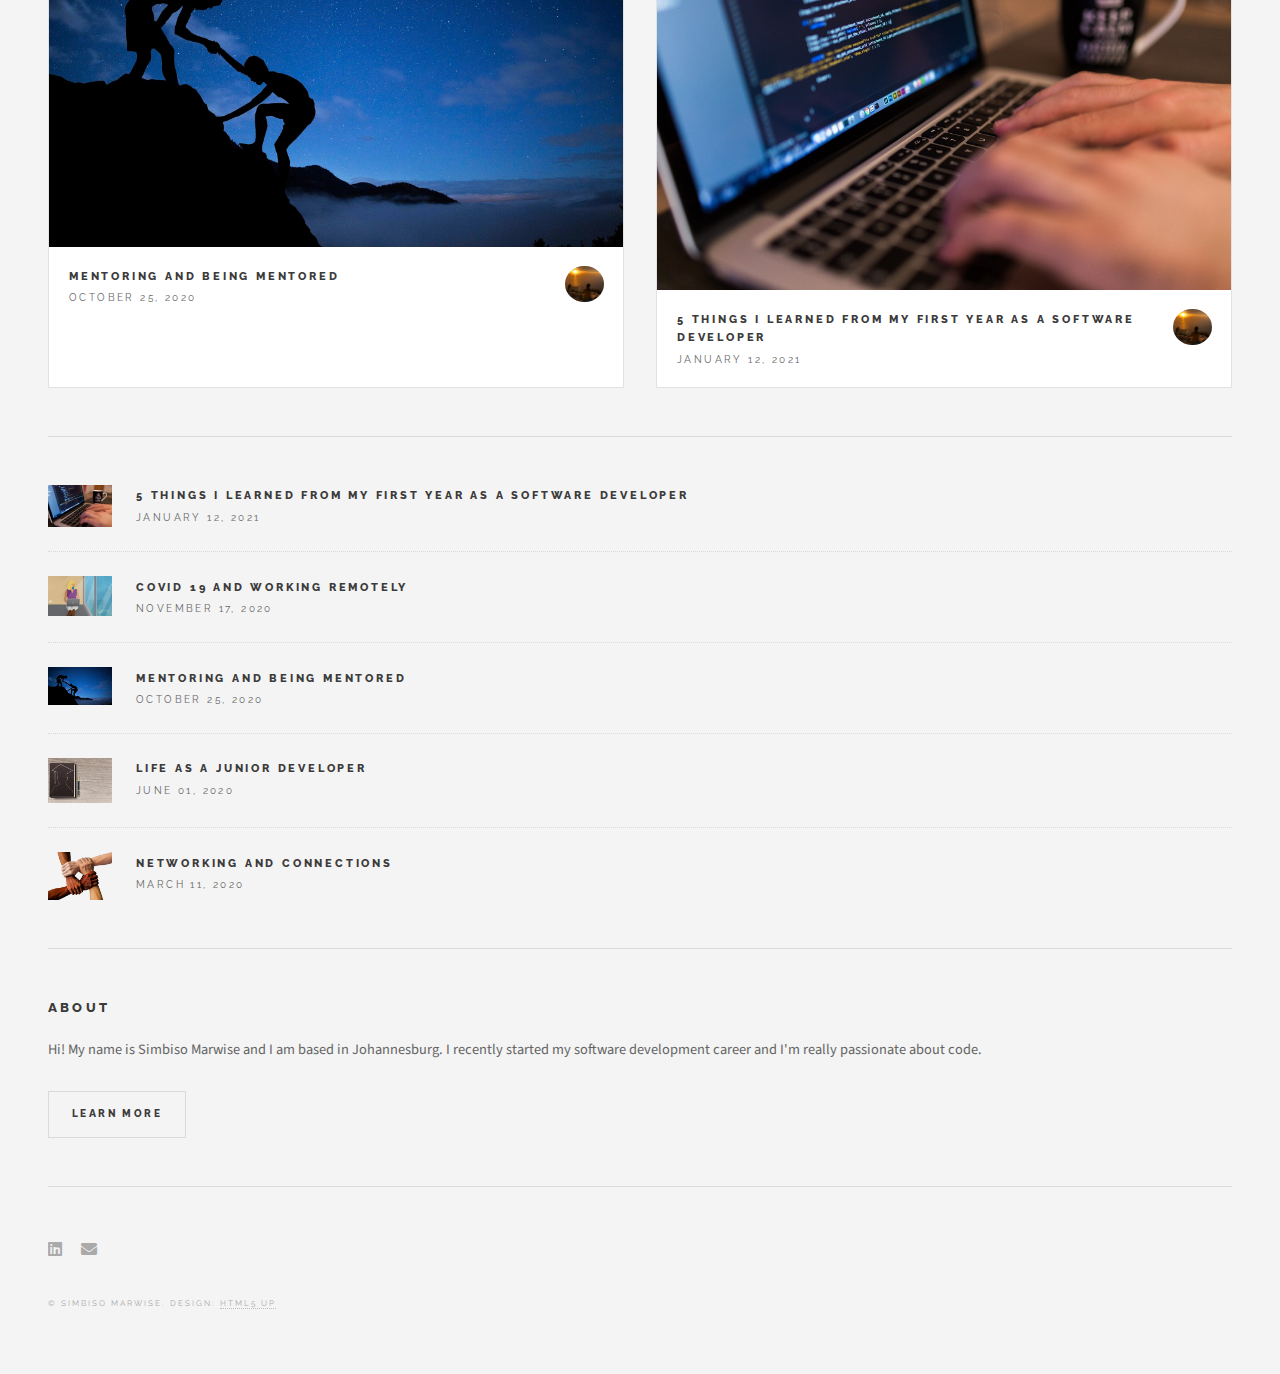
==== commit 8bc8ee37: "removed unformatted lines from index file" ====
--- a/index.html
+++ b/index.html
@@ -6,14 +6,6 @@
 	Free for personal and commercial use under the CCA 3.0 license (html5up.net/license)
 -->
 <html>
-	
-    <ifmodule mod_rewrite.c>
-        Options -MultiViews
-        RewriteEngine On
-        RewriteCond %{REQUEST_FILENAME} !-d
-        RewriteCond %{REQUEST_FILENAME} !-f
-        RewriteRule ^([^\.]+)$ $1.html [NC,L]
-     </ifmodule>
 	<head>
 		<title>Simbiso Marwise</title>
 		<meta charset="utf-8" />
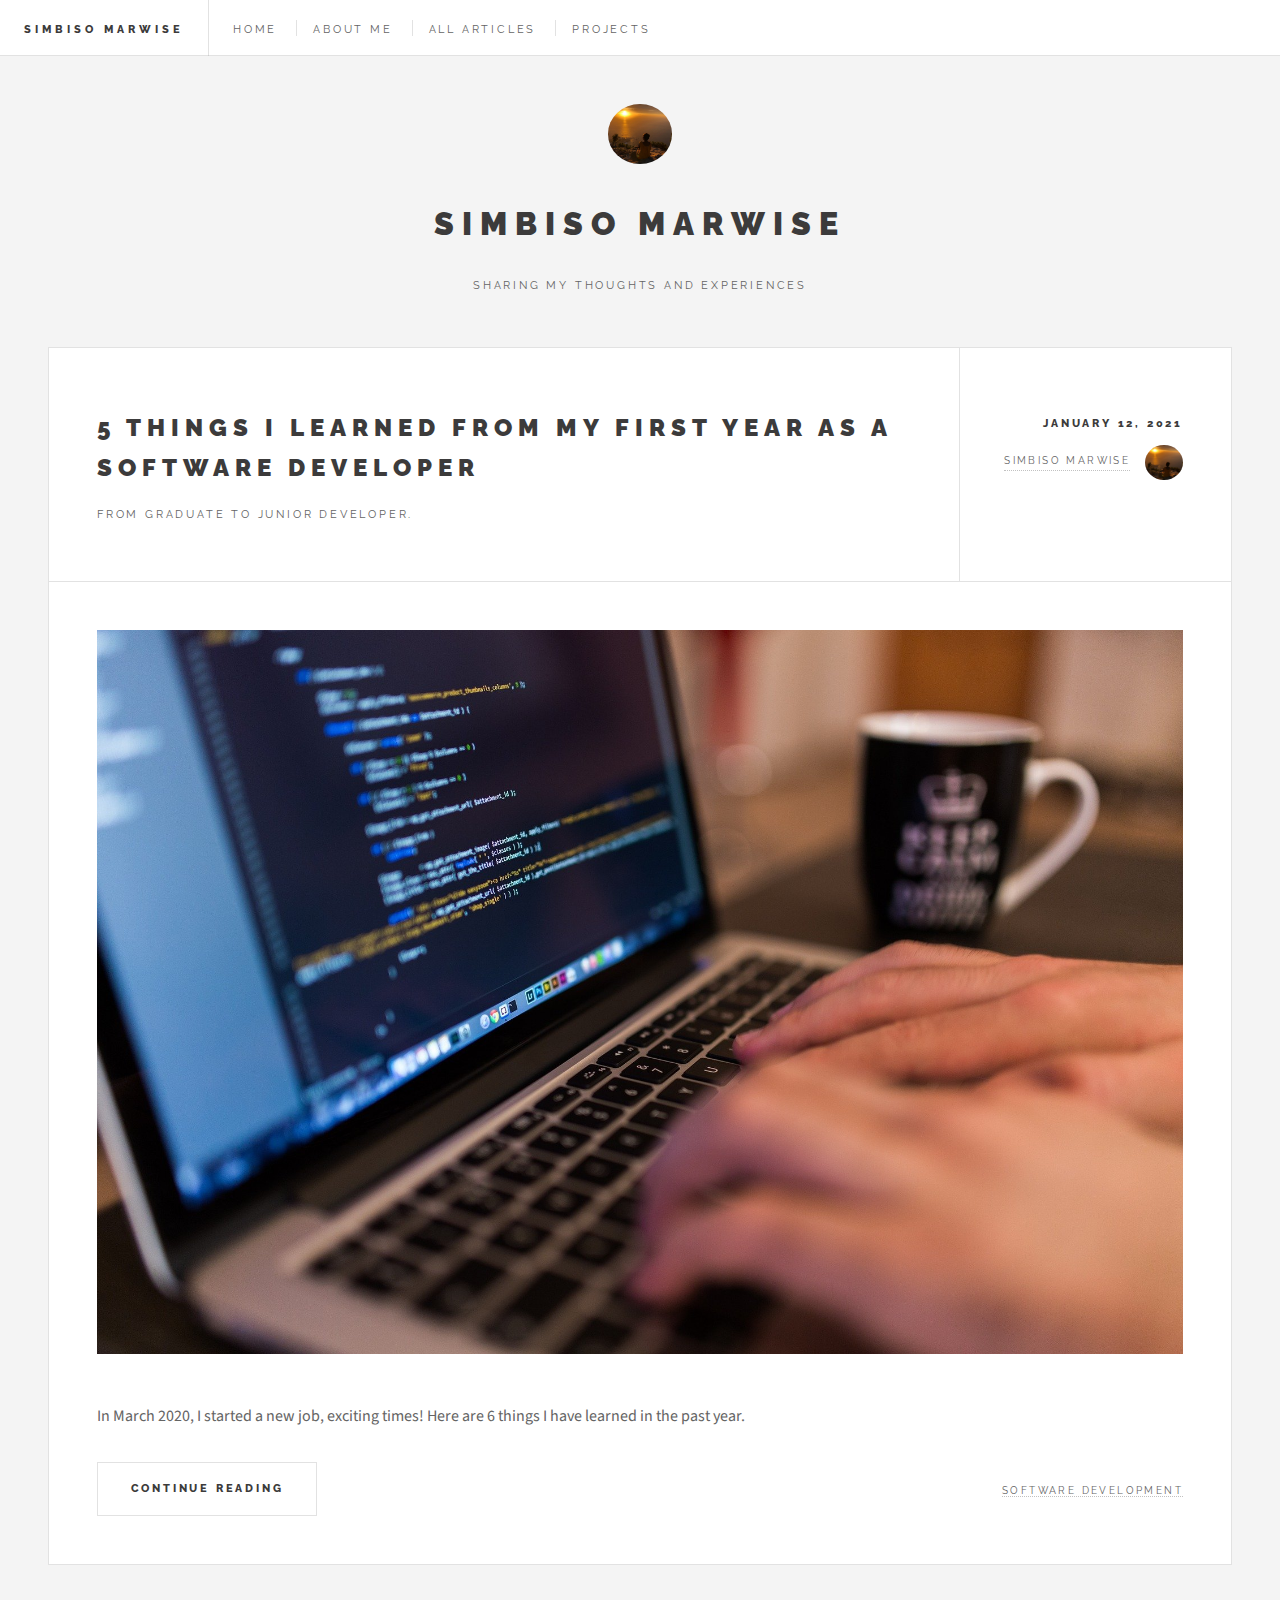
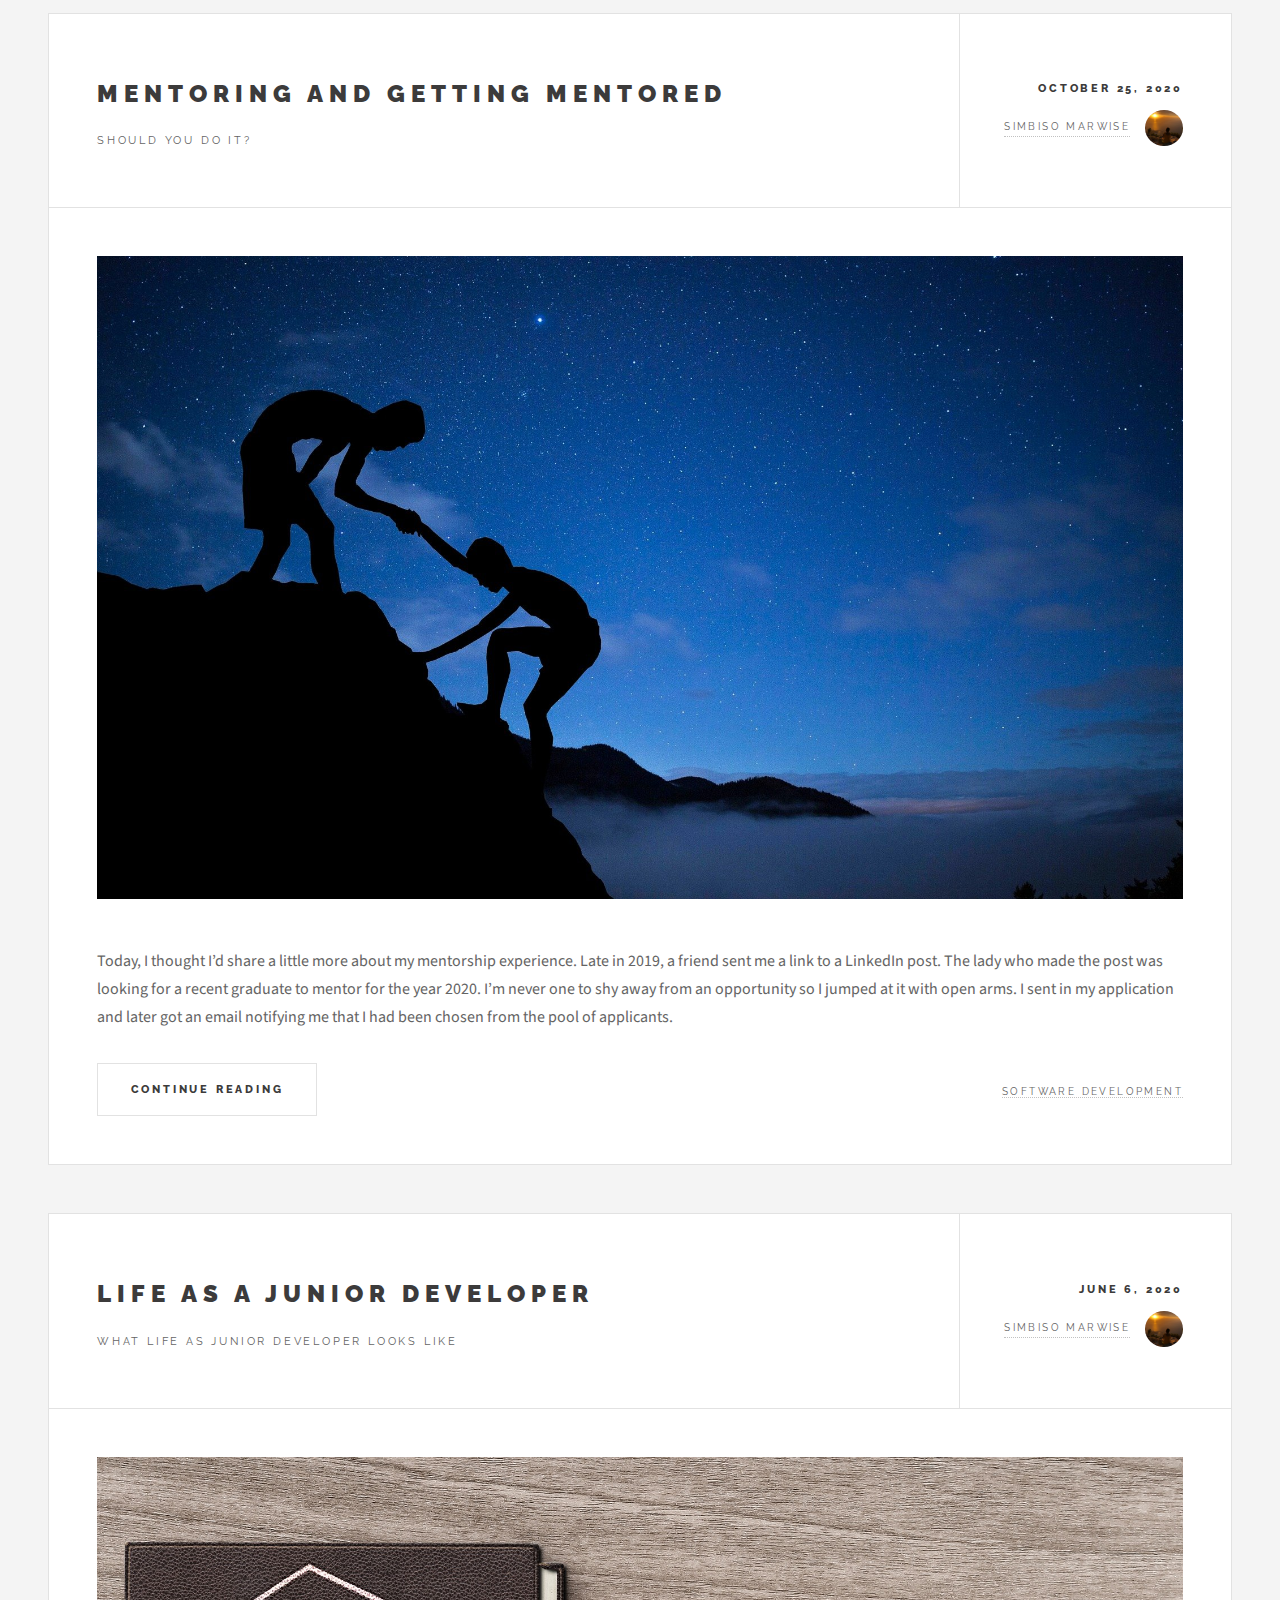
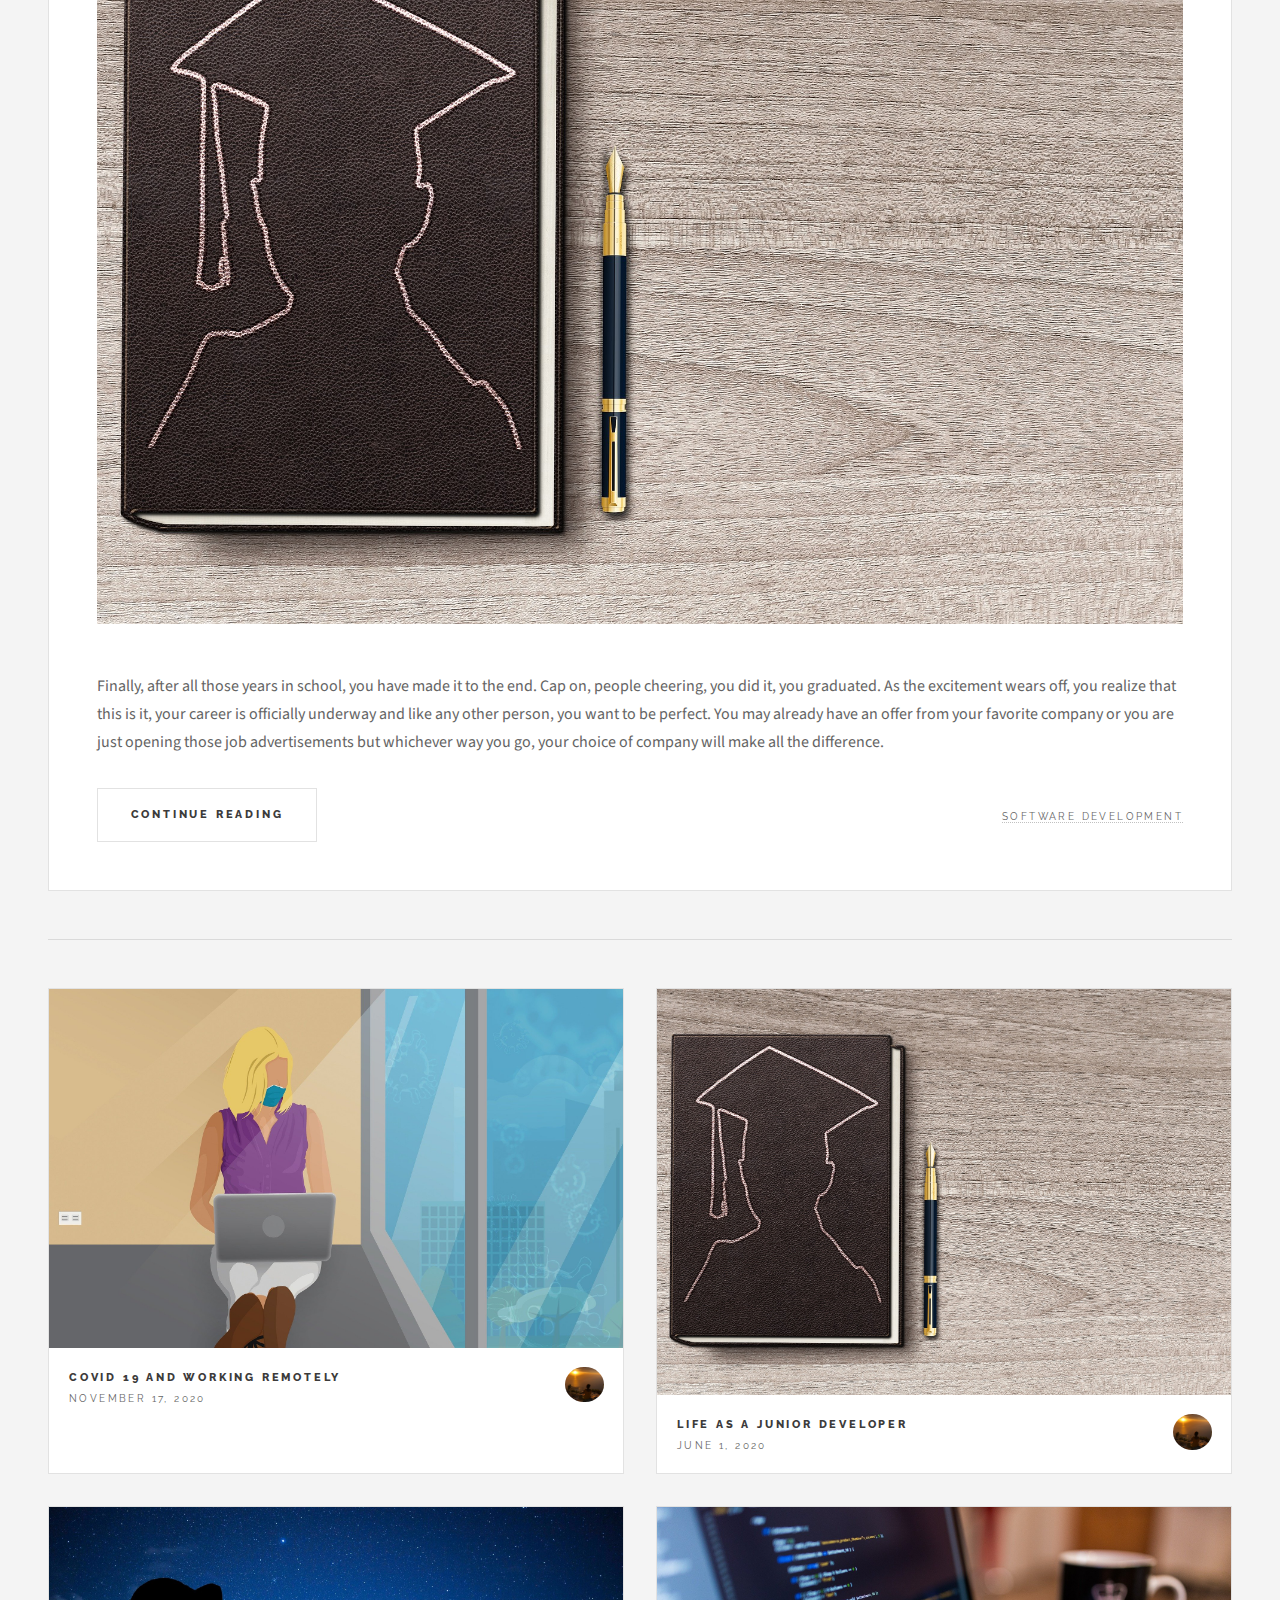
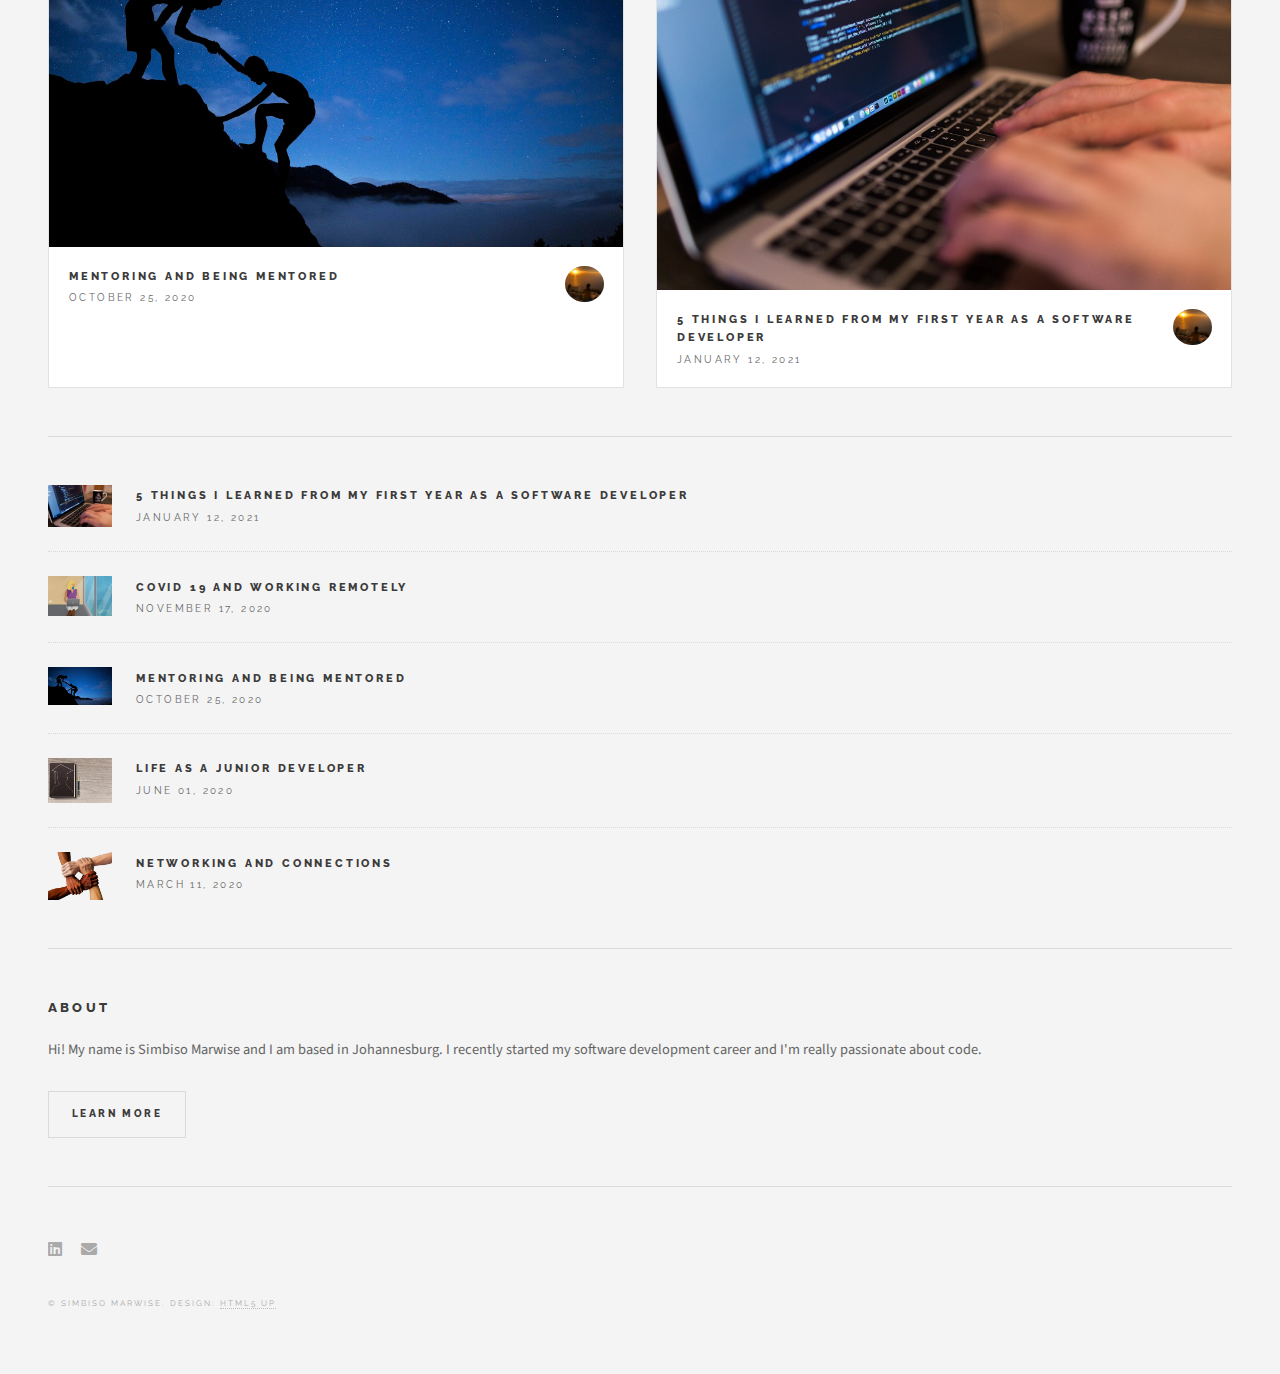
==== commit 00b7aaf1: "added nav to all pages" ====
--- a/index.html
+++ b/index.html
@@ -25,8 +25,8 @@
 								<li><a href="index.html">Home</a></li>
 								<li><a href="about.html">About Me</a></li>
 								<li><a href="#allarticles">All Articles</a></li>
-								<!-- <li><a href="#">Tempus</a></li>
-								<li><a href="#">Adipiscing</a></li> -->
+								<li><a href="projects.html">Projects</a></li>
+								<!-- <li><a href="#">Adipiscing</a></li> -->
 							</ul>
 						</nav>
 					</header>
